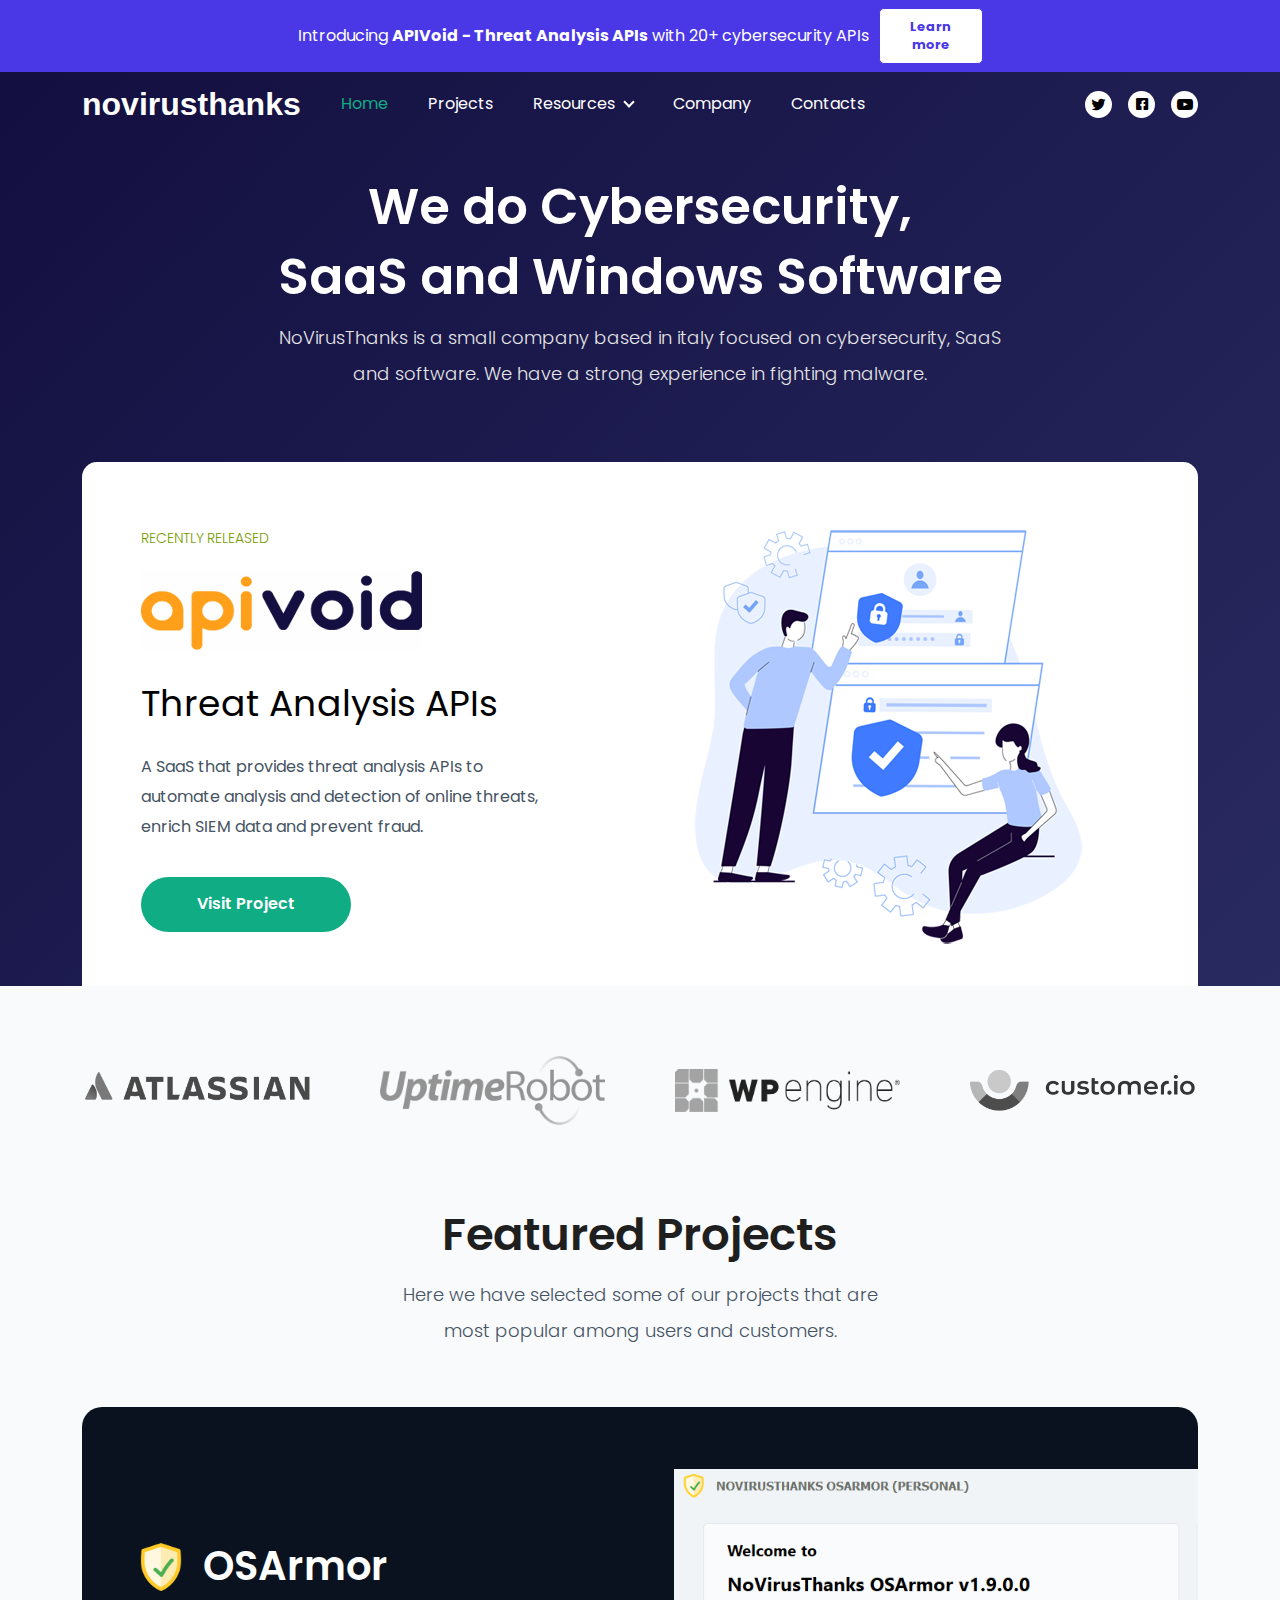
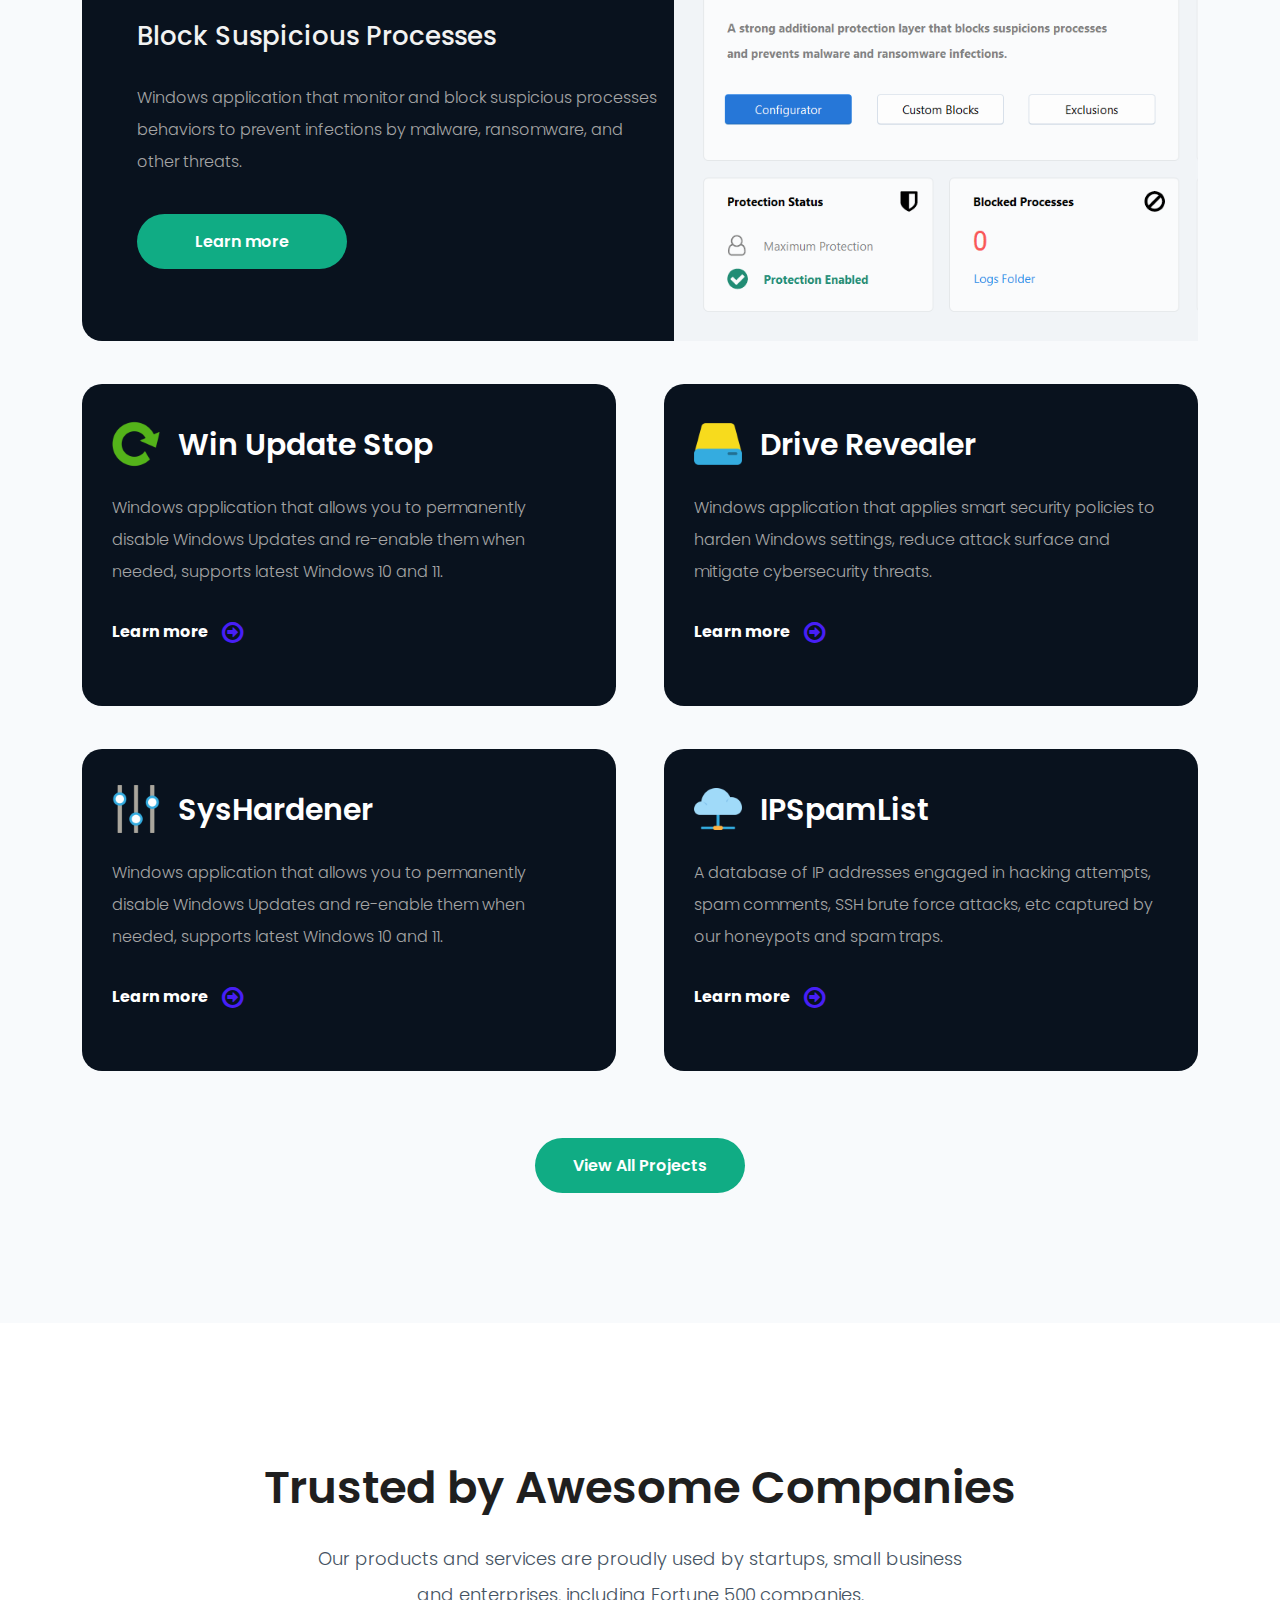
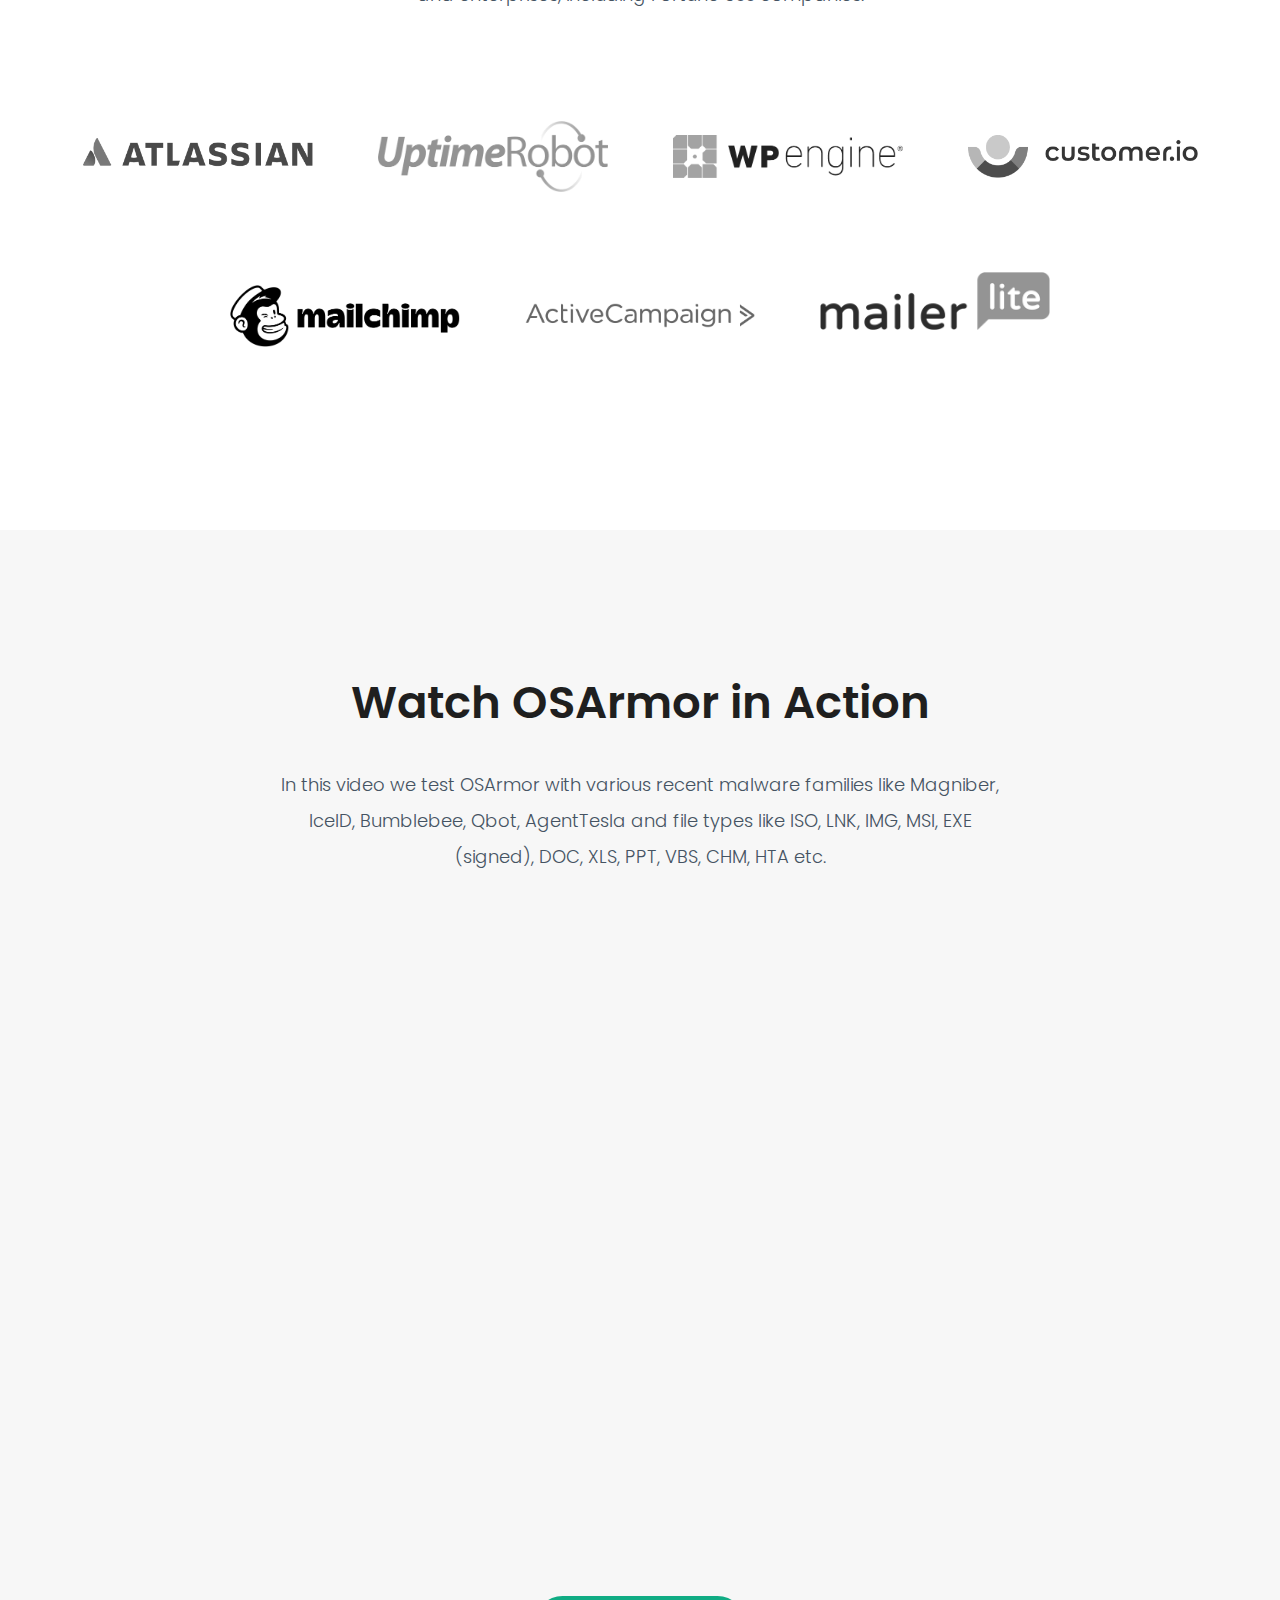
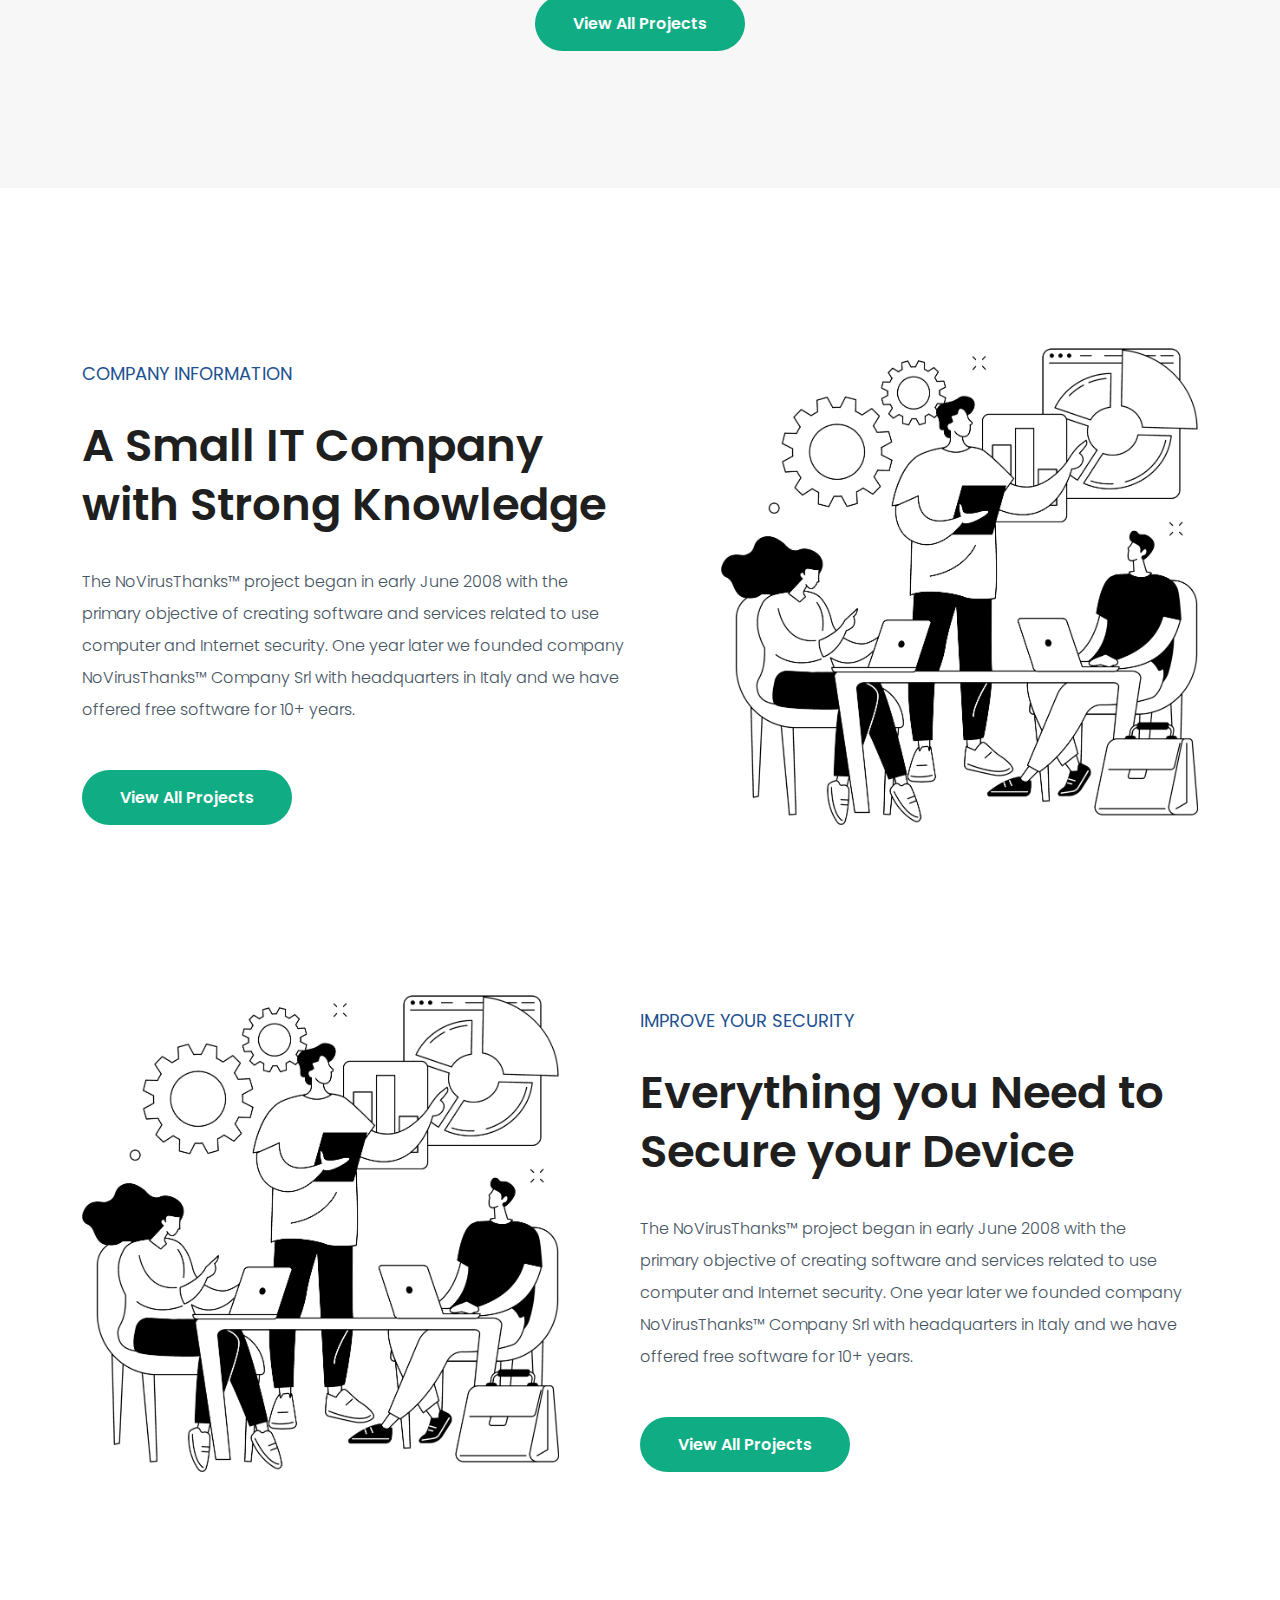
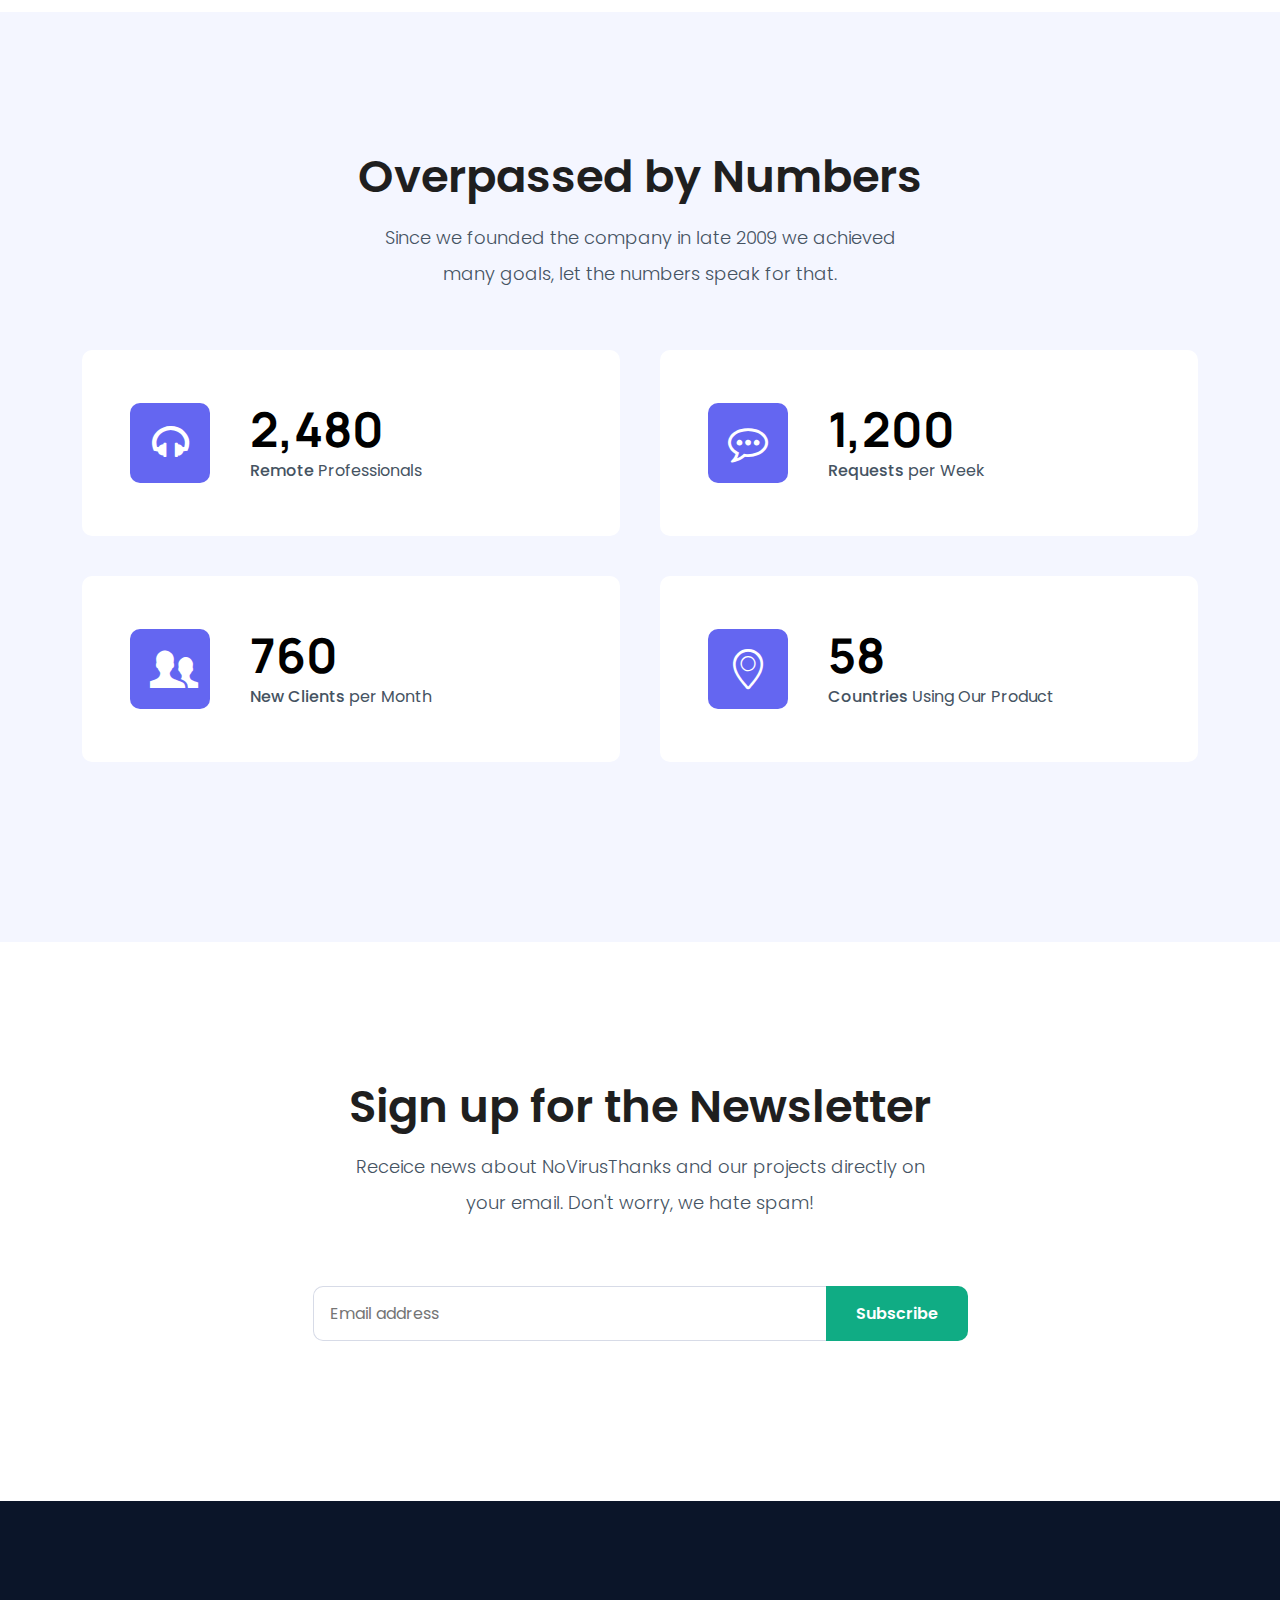
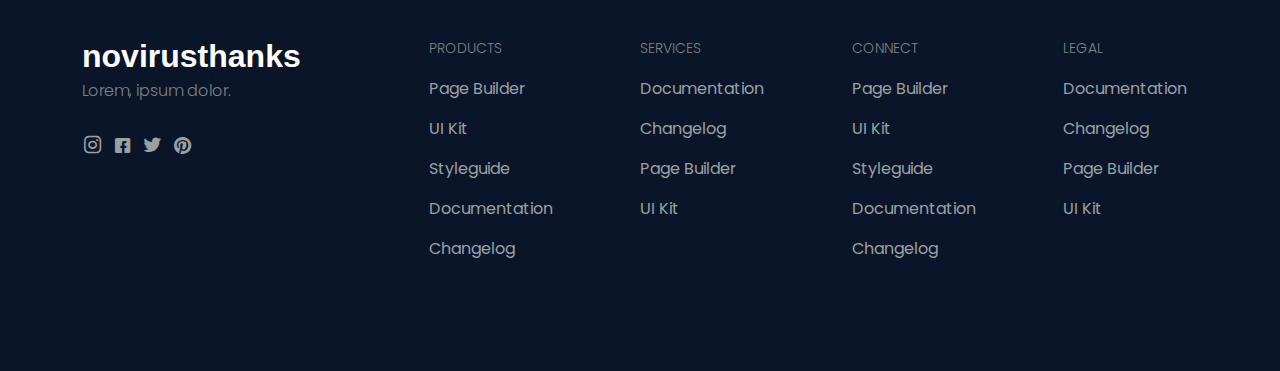
==== index.html @ 5b79ff04 "Initial commit" ====
<!DOCTYPE html>
<html lang="en">
  <head>
    <meta charset="utf-8" />
    <meta
      name="viewport"
      content="width=device-width, initial-scale=1, shrink-to-fit=no" />
    <title>NoVirusThanks</title>
    <link rel="preconnect" href="https://fonts.googleapis.com">
    <link rel="preconnect" href="https://fonts.gstatic.com" crossorigin>
    <link
      href="https://fonts.googleapis.com/css2?family=Poppins:wght@300;400;500;600;700&display=swap"
      rel="stylesheet">
    <link
      href="https://fonts.googleapis.com/css2?family=Manrope:wght@200;300;400;500;600;700;800&display=swap"
      rel="stylesheet">
    <link rel="stylesheet" href="assets/css/main.css" />
  </head>
  <body>
    <div class="top-bar">
      <p>Introducing <strong>APIVoid - Threat Analysis APIs</strong> with 20+
        cybersecurity APIs</p>
      <a href="#" class="btn">Learn more</a>
    </div>
    <nav class="navbar position-absolute">
      <div class="container">
        <a class="navbar-brand" href="#">novirusthanks</a>
        <button class="navbar-toggler" type="button"
          data-bs-toggle="collapse" id="navbar-toggler">
          <span></span>
          <span></span>
          <span></span>
        </button>
        <div class="collapse navbar-collapse">
          <div class="navbar-collapse-header">
            <h3 class="navbar-collapse-heading">Menu</h3>
            <div class="navbar-toggler">
              <span></span>
              <span></span>
            </div>
          </div>
          <ul class="navbar-nav">
            <li class="nav-item">
              <a class="nav-link active" aria-current="page" href="#">Home</a>
            </li>
            <li class="nav-item">
              <a class="nav-link" href="#">Projects</a>
            </li>
            <li class="nav-item dropdown">
              <a class="nav-link dropdown-toggle" href="#" role="button"
                data-bs-toggle="dropdown" aria-expanded="false">
                Resources
              </a>
              <ul class="dropdown-menu">
                <li><a class="dropdown-item" href="#">Action</a></li>
                <li><a class="dropdown-item" href="#">Another action</a></li>
                <li><a class="dropdown-item" href="#">Something else here</a></li>
              </ul>
            </li>
            <li class="nav-item">
              <a class="nav-link">Company</a>
            </li>
            <li class="nav-item">
              <a class="nav-link">Contacts</a>
            </li>
          </ul>
          <div class="social-icons">
            <a href="#" class="social-icon"><i class="icon icon-twitter">&#xf099;</i></a>
            <a href="#" class="social-icon"><i class="icon icon-facebook-rect">&#xf301;</i></a>
            <a href="#" class="social-icon"><i
                class="icon icon-youtube-play">&#xf16a;</i></a>
          </div>
        </div>
      </div>
    </nav>
    <section class="hero">
      <div class="container">
        <div class="hero-info">
          <h1 class="section-title">We do Cybersecurity,<br> SaaS and Windows
            Software</h1>
          <p class="section-description">NoVirusThanks is a small company based
            in italy focused on
            cybersecurity, SaaS and software. We have a strong experience in
            fighting malware.</p>
        </div>
        <div class="apivoid-box">
          <div class="apivoid-box-info">
            <span class="apivoid-box-top-text">Recently Released</span>
            <h2 class="apivoid-box-title">
              <img src="assets/images/projects-logos/apivoid.png" alt="apivoid">
            </h2>
            <h3 class="apivoid-box-subtitle">Threat Analysis APIs</h3>
            <p class="apivoid-box-description">A SaaS that provides threat
              analysis APIs to
              automate analysis and detection of online threats,
              enrich SIEM data and prevent fraud.</p>
            <a href="#" class="btn-view-projects">Visit Project</a>
          </div>
          <div class="apivoid-box-image">
            <img src="assets/images/illustration02.png"
              alt="apivoid image">
          </div>
        </div>
      </div>
    </section>
    <section class="logos">
      <div class="container">
        <div class="logos-images">
          <img src="assets/images/trusted-by/atlassian.png" alt>
          <img src="assets/images/trusted-by/uptimerobot.png" alt>
          <img src="assets/images/trusted-by/wpengine.png" alt>
          <img src="assets/images/trusted-by/customer-io.png" alt>
        </div>
      </div>
    </section>
    <section class="featured-projects">
      <div class="container">
        <h2 class="section-title">Featured Projects</h2>
        <p class="section-description">Here we have selected some of our
          projects that are most popular
          among users and customers.</p>
        <div class="projects">
          <div class="project big-project">
            <div class="project-info">
              <h3 class="project-title"><span class="project-title-icon"><img
                    src="assets/images/projects-icons/osarmor.png"
                    alt></span> OSArmor</h3>
              <h4 class="project-subtitle">Block Suspicious Processes</h4>
              <p class="project-description">Windows application that monitor
                and block suspicious
                processes behaviors to prevent infections by malware,
                ransomware, and other threats.</p>
              <a href="#" class="btn-learn-more">Learn more</a>
            </div>
            <div class="project-image">
              <img src="assets/images/apps-screenshots/osarmor.png"
                alt="osarmor">
            </div>
          </div>
          <div class="project">
            <h3 class="project-title"><span class="project-title-icon"><img
                  src="assets/images/projects-icons/refresh.png"
                  alt></span> Win Update Stop</h3>
            <p class="project-description">Windows application that allows you
              to permanently disable Windows Updates and re-enable them when
              needed, supports latest Windows 10 and 11.</p>
            <a href="#" class="btn-learn-more">Learn more <span
                class="arrow-icon">
                <i class="icon icon-right-circled2">&#xf18e;</i></span></a>
          </div>
          <div class="project">
            <h3 class="project-title"><span class="project-title-icon"><img
                  src="assets/images/projects-icons/hard-disk.png"
                  alt></span> Drive Revealer</h3>
            <p class="project-description">Windows application that applies
              smart security policies to harden Windows settings, reduce attack
              surface and mitigate cybersecurity threats.</p>
            <a href="#" class="btn-learn-more">Learn more <span
                class="arrow-icon">
                <i class="icon icon-right-circled2">&#xf18e;</i></span></a>
          </div>
          <div class="project">
            <h3 class="project-title"><span class="project-title-icon"><img
                  src="assets/images/projects-icons/syshardener.png"
                  alt></span> SysHardener</h3>
            <p class="project-description">Windows application that allows you
              to permanently disable Windows Updates and re-enable them when
              needed, supports latest Windows 10 and 11.</p>
            <a href="#" class="btn-learn-more">Learn more <span
                class="arrow-icon">
                <i class="icon icon-right-circled2">&#xf18e;</i></span></a>
          </div>
          <div class="project">
            <h3 class="project-title"><span class="project-title-icon"><img
                  src="assets/images/projects-icons/ipspamlist.png"
                  alt></span> IPSpamList</h3>
            <p class="project-description">A database of IP addresses engaged in
              hacking attempts, spam comments, SSH brute force attacks, etc
              captured by our honeypots and spam traps.</p>
            <a href="#" class="btn-learn-more">Learn more <span
                class="arrow-icon">
                <i class="icon icon-right-circled2">&#xf18e;</i></span></a>
          </div>
        </div>
        <div class="btn-wrapper">
          <a href="#" class="btn-view-projects">View All Projects</a>
        </div>
      </div>
    </section>
    <section class="trusted-by">
      <div class="container">
        <h2 class="section-title">Trusted by Awesome Companies</h2>
        <p class="section-description">Our products and services are proudly
          used by startups, small business and enterprises, including Fortune
          500 companies.</p>
        <div class="trusted-by-images">
          <div class="image"><img
              src="assets/images/trusted-by/atlassian.png" alt></div>
          <div class="image"><img
              src="assets/images/trusted-by/uptimerobot.png" alt></div>
          <div class="image"><img
              src="assets/images/trusted-by/wpengine.png" alt></div>
          <div class="image"><img
              src="assets/images/trusted-by/customer-io.png" alt></div>
          <div class="image"><img
              src="assets/images/trusted-by/mailchimp.png" alt></div>
          <div class="image"><img
              src="assets/images/trusted-by/active-campaign.png" alt></div>
          <div class="image mailer-image"><img
              src="assets/images/trusted-by/mailerlite.png" alt></div>
        </div>
      </div>
    </section>
    <section class="watch-osarmor">
      <div class="container">
        <h2 class="section-title">Watch OSArmor in Action</h2>
        <p class="section-description">In this video we test OSArmor with
          various recent malware families like Magniber, IceID, Bumblebee, Qbot,
          AgentTesla and file types like ISO, LNK, IMG, MSI, EXE (signed), DOC,
          XLS, PPT, VBS, CHM, HTA etc.</p>
        <div class="video">
          <iframe width="560" height="315"
            src="https://www.youtube.com/embed/kdtHxUqDNMc?si=26BjaUyqpzTuBvZC"
            title="YouTube video player" frameborder="0"
            allow="accelerometer; autoplay; clipboard-write; encrypted-media; gyroscope; picture-in-picture; web-share"
            allowfullscreen></iframe>
        </div>
        <div class="btn-wrapper">
          <a href="#" class="btn-view-projects">View All Projects</a>
        </div>
      </div>
    </section>
    <section class="company-information">
      <div class="container">
        <div class="company-information-row">
          <div class="company-info">
            <span class="company-info-top-text">Company Information</span>
            <h3 class="company-info-title">A Small IT Company with Strong
              Knowledge</h3>
            <p class="company-info-description">The NoVirusThanks&trade; project
              began in early June 2008 with
              the
              primary
              objective of creating software and services related to use
              computer
              and Internet security. One year later we founded company
              NoVirusThanks&trade; Company Srl with headquarters in Italy and we
              have
              offered free software for 10+ years.</p>
            <a href="#" class="btn-view-projects">View All Projects</a>
          </div>
          <div class="company-info-image">
            <img src="assets/images/company-information-image.png"
              alt="Company Information">
          </div>
        </div>
        <div class="company-information-row">
          <div class="company-info-image">
            <img src="assets/images/company-information-image.png"
              alt="Company Information">
          </div>
          <div class="company-info">
            <span class="company-info-top-text">Improve your security</span>
            <h3 class="company-info-title">Everything you Need to Secure your
              Device</h3>
            <p class="company-info-description">The NoVirusThanks&trade; project
              began in early June 2008 with
              the
              primary
              objective of creating software and services related to use
              computer
              and Internet security. One year later we founded company
              NoVirusThanks&trade; Company Srl with headquarters in Italy and we
              have
              offered free software for 10+ years.</p>
            <a href="#" class="btn-view-projects">View All Projects</a>
          </div>
        </div>
      </div>
    </section>
    <section class="overpassed">
      <div class="container">
        <h2 class="section-title">Overpassed by Numbers</h2>
        <p class="section-description">Since we founded the company in late 2009
          we achieved many goals, let the numbers speak for that.</p>
        <div class="overpassed-numbers">
          <div class="overpassed-number">
            <div class="overpassed-number-icon"><i class="icon icon-headphones">&#xe801;</i></div>
            <div class="overpassed-number-info">
              <div class="overpassed-number-title">2,480</div>
              <div class="overpassed-number-subtitle"><strong>Remote</strong>
                Professionals</div>
            </div>
          </div>
          <div class="overpassed-number">
            <div class="overpassed-number-icon"><i
                class="icon icon-commenting-o">&#xf27b;</i></div>
            <div class="overpassed-number-info">
              <div class="overpassed-number-title">1,200</div>
              <div class="overpassed-number-subtitle"><strong>Requests</strong>
                per Week</div>
            </div>
          </div>
          <div class="overpassed-number">
            <div class="overpassed-number-icon"><i class="icon icon-users">&#xf064;</i></div>
            <div class="overpassed-number-info">
              <div class="overpassed-number-title">760</div>
              <div class="overpassed-number-subtitle"><strong>New Clients</strong>
                per Month</div>
            </div>
          </div>
          <div class="overpassed-number">
            <div class="overpassed-number-icon"><i class="icon icon-location">&#xe800;</i></div>
            <div class="overpassed-number-info">
              <div class="overpassed-number-title">58</div>
              <div class="overpassed-number-subtitle"><strong>Countries</strong>
                Using Our Product</div>
            </div>
          </div>
        </div>
      </div>
    </section>
    <section class="newsletter">
      <div class="container">
        <h2 class="section-title">Sign up for the Newsletter</h2>
        <p class="section-description">Receice news about NoVirusThanks and our
          projects directly on your email. Don't worry, we hate spam!</p>
        <form novalidate>
          <div class="input-group">
            <input type="email" placeholder="Email address">
            <button type="submit" class="btn-subscribe">Subscribe</button>
          </div>
        </form>
      </div>
    </section>
    <footer>
      <div class="container">
        <div class="footer-cols">
          <div class="footer-col about-footer">
            <a href="#" class="about-footer-logo">novirusthanks</a>
            <p class="about-footer-description">Lorem, ipsum dolor.</p>
            <div class="social-icons">
              <a href="#" class="social-icon"><i class="icon icon-instagram">&#xf16d;</i></a>
              <a href="#" class="social-icon"><i class="icon icon-facebook-rect">&#xf301;</i></a>
              <a href="#" class="social-icon"><i class="icon icon-twitter">&#xf099;</i></a>
              <a href="#" class="social-icon"><i
                  class="icon icon-pinterest-circled">&#xf0d2;</i></a>
            </div>
          </div>
          <div class="footer-col">
            <h4 class="footer-col-title">Products</h4>
            <ul>
              <li><a href="#">Page Builder</a></li>
              <li><a href="#">UI Kit</a></li>
              <li><a href="#">Styleguide</a></li>
              <li><a href="#">Documentation</a></li>
              <li><a href="#">Changelog</a></li>
            </ul>
          </div>
          <div class="footer-col">
            <h4 class="footer-col-title">Services</h4>
            <ul>
              <li><a href="#">Documentation</a></li>
              <li><a href="#">Changelog</a></li>
              <li><a href="#">Page Builder</a></li>
              <li><a href="#">UI Kit</a></li>
            </ul>
          </div>
          <div class="footer-col">
            <h4 class="footer-col-title">Connect</h4>
            <ul>
              <li><a href="#">Page Builder</a></li>
              <li><a href="#">UI Kit</a></li>
              <li><a href="#">Styleguide</a></li>
              <li><a href="#">Documentation</a></li>
              <li><a href="#">Changelog</a></li>
            </ul>
          </div>
          <div class="footer-col">
            <h4 class="footer-col-title">Legal</h4>
            <ul>
              <li><a href="#">Documentation</a></li>
              <li><a href="#">Changelog</a></li>
              <li><a href="#">Page Builder</a></li>
              <li><a href="#">UI Kit</a></li>
            </ul>
          </div>
        </div>
      </div>
    </footer>
    <script src="assets/js/main.js"></script>
  </body>
</html>
---- assets/css/main.css ----
:root {
  --main-color: #10ac84;
  --main-color-hover: #0d7158;
}

.container {
  width: 100%;
  padding-right: 0.75rem;
  padding-left: 0.75rem;
  margin-right: auto;
  margin-left: auto;
}

@media (min-width: 576px) {
  .container {
    max-width: 540px;
  }
}
@media (min-width: 768px) {
  .container {
    max-width: 720px;
  }
}
@media (min-width: 992px) {
  .container {
    max-width: 960px;
  }
}
@media (min-width: 1200px) {
  .container {
    max-width: 1140px;
  }
}
.top-bar {
  text-align: center;
  display: flex;
  justify-content: center;
  align-items: center;
  flex-wrap: wrap;
  padding: 8px 0;
  background-color: #4a37e5;
  color: #fff;
  gap: 10px;
}
.top-bar p {
  margin: 0;
}
.top-bar a {
  text-decoration: none !important;
  padding: 9px 12px;
  background-color: #fff;
  color: #4a37e5 !important;
  border-radius: 5px;
  font-weight: 700;
  line-height: 18px;
  font-size: 13px;
  width: 104px;
  border: 1px solid;
  transition: all 0.3s ease-in-out;
}
.top-bar a:hover {
  border-color: #fff;
  background-color: transparent;
  color: #fff !important;
}
@media (max-width: 992px) {
  .top-bar {
    padding: 10px 0;
  }
  .top-bar p {
    font-size: 14px;
  }
}
@media (max-width: 768px) {
  .top-bar {
    flex-direction: column;
  }
}

.navbar {
  position: relative;
  display: flex;
  flex-wrap: nowrap;
  align-items: center;
  justify-content: flex-start;
  padding: 16px 0;
  background-color: transparent;
  width: 100%;
  left: 0;
}
.navbar.position-absolute {
  position: absolute;
}
.navbar.navbar-stuck {
  background-color: #0c1620;
  position: sticky;
  top: 0;
  z-index: 9999999;
}
.navbar .container {
  display: flex;
  flex-wrap: inherit;
  align-items: center;
  justify-content: space-between;
}
.navbar .navbar-brand {
  display: block;
  font-family: "Corbel", sans-serif;
  font-weight: bold;
  font-size: 32px;
  color: #fff !important;
  text-decoration: none !important;
  white-space: nowrap;
  line-height: 32px;
  margin-right: 40px;
}
.navbar .navbar-toggler {
  width: 40px;
  height: 28px;
  position: relative;
  cursor: pointer;
  z-index: 100;
  background-color: transparent;
  border: none;
  display: none;
}
.navbar .navbar-toggler span {
  background: #fff;
  display: block;
  position: absolute;
  height: 2px;
  transform: rotate(0deg);
  transition: all 0.25s cubic-bezier(0.22, 0.61, 0.36, 1);
  opacity: 1;
  width: 100%;
  left: 0;
  cursor: pointer;
}
.navbar .navbar-toggler span:nth-child(1) {
  top: 0px;
}
.navbar .navbar-toggler span:nth-child(2) {
  top: 12px;
}
.navbar .navbar-toggler span:nth-child(3) {
  top: 24px;
}
@media (prefers-reduced-motion: reduce) {
  .navbar .navbar-toggler {
    transition: none;
  }
}
.navbar .navbar-collapse {
  display: flex !important;
  flex-basis: auto;
  flex-grow: 1;
  align-items: center;
}
.navbar .navbar-collapse .navbar-collapse-header {
  display: none;
}
.navbar .navbar-collapse .navbar-nav {
  display: flex;
  padding-left: 0;
  margin-bottom: 0;
  list-style: none;
  gap: 40px;
  flex-direction: row;
}
.navbar .navbar-collapse .navbar-nav .nav-item {
  display: flex;
  align-items: center;
  justify-content: center;
  position: relative;
}
.navbar .navbar-collapse .navbar-nav .nav-item.dropdown .dropdown-menu {
  display: none;
  min-width: 10rem;
  padding: 0.5rem 0;
  position: absolute;
  left: 0;
  top: 100%;
  margin-top: 0.125rem;
  font-size: 0;
  list-style-type: none;
  overflow: hidden;
  border-radius: 0.375rem;
  background-color: #0b1529;
  background-clip: padding-box;
  border: 1px solid rgba(255, 255, 255, 0.15);
  transition: all 0.2s ease-in-out;
}
.navbar .navbar-collapse .navbar-nav .nav-item.dropdown .dropdown-menu li .dropdown-item {
  padding: 0.25rem 1rem;
  clear: both;
  font-weight: 400;
  color: #dee2e6 !important;
  text-align: inherit;
  white-space: nowrap;
  background-color: transparent;
  border: 0;
  display: inline-block;
  text-decoration: none !important;
  width: 100%;
  font-size: 1rem;
}
.navbar .navbar-collapse .navbar-nav .nav-item.dropdown .dropdown-menu li .dropdown-item:hover {
  background-color: rgb(32, 50, 73) !important;
  color: #dee2e6;
}
.navbar .navbar-collapse .navbar-nav .nav-item.dropdown:hover .dropdown-menu {
  display: block;
}
.navbar .navbar-collapse .navbar-nav .nav-item .nav-link {
  display: block;
  line-height: 1.4;
  color: #fff !important;
  font-size: 16px;
  text-decoration: none !important;
  background: none;
  transition: color 0.15s ease-in-out, background-color 0.15s ease-in-out, border-color 0.15s ease-in-out;
}
.navbar .navbar-collapse .navbar-nav .nav-item .nav-link.active, .navbar .navbar-collapse .navbar-nav .nav-item .nav-link.show, .navbar .navbar-collapse .navbar-nav .nav-item .nav-link:hover {
  color: var(--main-color) !important;
}
@media (prefers-reduced-motion: reduce) {
  .navbar .navbar-collapse .navbar-nav .nav-item .nav-link {
    transition: none;
  }
}
.navbar .navbar-collapse .navbar-nav .nav-item .nav-link.dropdown-toggle {
  position: relative;
  display: inline-flex;
  padding-right: 18px;
  align-items: center;
  justify-content: space-between;
}
.navbar .navbar-collapse .navbar-nav .nav-item .nav-link.dropdown-toggle:hover::after {
  transform: rotate(-135deg);
  top: 9px;
}
.navbar .navbar-collapse .navbar-nav .nav-item .nav-link.dropdown-toggle::after {
  content: "";
  border-bottom-style: solid;
  border-bottom-width: 2px;
  border-right-style: solid;
  border-right-width: 2px;
  display: inline-block;
  height: 8px;
  right: 0px;
  position: absolute;
  top: 5.5px;
  width: 8px;
  transform: rotate(45deg);
  transition: all 0.2s ease-in-out;
}
.navbar .navbar-collapse .social-icons {
  display: flex;
  justify-content: center;
  align-items: center;
  margin-left: auto;
  gap: 16px;
}
.navbar .navbar-collapse .social-icons .social-icon {
  display: flex;
  justify-content: center;
  align-items: center;
  width: 27px;
  height: 27px;
  background-color: #ffffff;
  border-radius: 50%;
  text-decoration: none !important;
  color: #000 !important;
  transition: all 0.2s ease-in-out;
}
.navbar .navbar-collapse .social-icons .social-icon:hover {
  color: var(--main-color) !important;
}
@media (max-width: 992px) {
  .navbar .navbar-brand {
    font-size: 26px;
  }
  .navbar .navbar-toggler {
    width: 30px;
  }
  .navbar .navbar-collapse {
    flex-basis: 100%;
    flex-direction: column;
    background-color: #000;
    position: fixed;
    right: -100%;
    top: 0px;
    bottom: 0;
    width: 300px;
    max-width: 350px;
    padding: 30px 0;
    animation: slide-out-right 200ms forwards;
    z-index: 99999;
  }
  .navbar .navbar-collapse .navbar-collapse-header {
    display: flex;
    align-items: center;
    justify-content: space-between;
    padding: 0px 30px 16px 30px;
    border-bottom: 1px solid;
  }
  .navbar .navbar-collapse .navbar-collapse-header .navbar-collapse-heading {
    margin-bottom: 0;
    color: #fff;
  }
  .navbar .navbar-collapse .navbar-collapse-header .navbar-toggler {
    width: 25px;
  }
  .navbar .navbar-collapse .navbar-collapse-header .navbar-toggler span:nth-child(1) {
    top: 12px;
    transform: rotate(135deg);
  }
  .navbar .navbar-collapse .navbar-collapse-header .navbar-toggler span:nth-child(2) {
    top: 12px;
    transform: rotate(-135deg);
  }
  .navbar .navbar-collapse .navbar-nav {
    flex-direction: column;
    align-items: flex-start !important;
    gap: 25px;
    margin: 40px 0;
    padding: 0 30px;
  }
  .navbar .navbar-collapse .navbar-nav .nav-item {
    width: 100%;
    justify-content: flex-start;
  }
  .navbar .navbar-collapse .navbar-nav .nav-item.dropdown {
    flex-direction: column;
    justify-content: flex-start !important;
    align-items: flex-start !important;
  }
  .navbar .navbar-collapse .navbar-nav .nav-item.dropdown .dropdown-menu {
    position: static !important;
    border-radius: 0;
    border: none;
    width: 100%;
    background-color: transparent;
  }
  .navbar .navbar-collapse .navbar-nav .nav-item.dropdown .dropdown-menu li .dropdown-item {
    padding: 0;
  }
  .navbar .navbar-collapse .navbar-nav .nav-item.dropdown .dropdown-menu li .dropdown-item:hover {
    background-color: transparent !important;
    color: var(--main-color) !important;
  }
  .navbar .navbar-collapse .navbar-nav .nav-item.dropdown:hover .dropdown-menu {
    display: block;
  }
  .navbar .navbar-collapse .navbar-nav .nav-item .nav-link.active, .navbar .navbar-collapse .navbar-nav .nav-item .nav-link.show, .navbar .navbar-collapse .navbar-nav .nav-item .nav-link:hover {
    color: var(--main-color) !important;
  }
  .navbar .navbar-collapse .navbar-nav .nav-item .nav-link.dropdown-toggle {
    position: relative;
    display: inline-flex;
    padding-right: 18px;
    align-items: center;
    justify-content: space-between;
  }
  .navbar .navbar-collapse .navbar-nav .nav-item .nav-link.dropdown-toggle:hover::after {
    transform: rotate(-135deg);
    top: 9px;
  }
  .navbar .navbar-collapse .social-icons {
    justify-content: flex-start;
    padding: 0 30px;
  }
  .navbar .navbar-collapse.show {
    animation: slide-in-right 200ms forwards;
    display: block !important;
    overflow-y: auto;
  }
  .navbar .navbar-toggler {
    display: block;
  }
}

@keyframes slide-in-right {
  0% {
    right: -100%;
  }
  100% {
    right: 0px;
  }
}
@keyframes slide-out-right {
  0% {
    right: 0px;
  }
  100% {
    right: -100%;
  }
}
footer {
  background-color: #0b1529;
  color: #fff;
  padding: 140px 0 90px 0;
}
footer .footer-cols {
  display: flex;
  justify-content: space-between;
  flex-wrap: wrap;
  gap: 60px;
}
footer .footer-cols .footer-col {
  flex: 0 0 135px;
  max-width: 135px;
  width: 100%;
}
footer .footer-cols .footer-col.about-footer {
  flex: 0 0 270px;
  max-width: 270px;
}
footer .footer-cols .footer-col.about-footer .about-footer-logo {
  display: block;
  font-family: "Corbel", sans-serif;
  font-weight: bold;
  font-size: 32px;
  color: #fff !important;
  text-decoration: none !important;
  margin-bottom: 4px;
  line-height: 30px;
}
footer .footer-cols .footer-col.about-footer .about-footer-description {
  font-size: 16px;
  font-weight: 300;
  color: #7d8388;
  margin-bottom: 18px;
}
footer .footer-cols .footer-col.about-footer .social-icons {
  display: flex;
  align-items: center;
  gap: 10px;
}
footer .footer-cols .footer-col.about-footer .social-icons .social-icon {
  color: #99a1a5 !important;
  text-decoration: none !important;
  font-size: 20px;
}
footer .footer-cols .footer-col.about-footer .social-icons .social-icon:hover {
  color: var(--main-color) !important;
}
footer .footer-cols .footer-col-title {
  font-size: 14px;
  font-weight: 300;
  color: #7d8388;
  text-transform: uppercase;
  margin-bottom: 16px;
}
footer .footer-cols .footer-col ul {
  list-style: none;
  padding: 0;
  display: flex;
  justify-content: center;
  flex-direction: column;
  gap: 8px;
}
footer .footer-cols .footer-col ul li a {
  font-size: 16px;
  font-weight: 400;
  color: #99a1a5 !important;
  text-decoration: none !important;
}
footer .footer-cols .footer-col ul li a:hover {
  color: var(--main-color) !important;
}
@media (max-width: 1200px) {
  footer .footer-cols .footer-col.about-footer {
    flex: 0 0 100%;
    max-width: 100%;
  }
}
@media (max-width: 768px) {
  footer .footer-cols {
    justify-content: flex-start;
  }
}

.icon {
  font-family: "fontello";
  font-style: normal;
  font-weight: normal;
  speak: never;
  display: inline-block;
  text-decoration: inherit;
  width: 1em;
  text-align: center;
  font-variant: normal;
  text-transform: none;
  line-height: 1em;
  -webkit-font-smoothing: antialiased;
  -moz-osx-font-smoothing: grayscale;
}

@font-face {
  font-family: "fontello";
  src: url("../fonts/fontello.eot");
  src: url("../fonts/fontello.eot#iefix") format("embedded-opentype"), url("../fonts/fontello.woff") format("woff"), url("../fonts/fontello.ttf") format("truetype"), url("../fonts/fontello.svg#fontello") format("svg");
  font-weight: normal;
  font-style: normal;
}
@font-face {
  font-family: "Corbel";
  src: url("../fonts/CORBEL.ttf");
  src: url("../fonts/CORBELB.ttf") format("truetype");
  font-weight: normal;
  font-style: normal;
}
*,
::after,
::before {
  box-sizing: border-box;
}

[role=button] {
  cursor: pointer;
}

article,
aside,
dialog,
figcaption,
figure,
footer,
header,
hgroup,
main,
nav,
section {
  display: block;
}

ol ol,
ol ul,
ul ol,
ul ul {
  margin-bottom: 0;
}

dl,
ol,
ul {
  margin-top: 0;
  margin-bottom: 1rem;
}

ol,
ul {
  padding-left: 2rem;
}

h1,
h2,
h3,
h4,
h5,
h6,
.h1,
.h2,
.h3,
.h4,
.h5,
.h6 {
  margin-bottom: 0.5rem;
  font-family: inherit;
  font-weight: 500;
  line-height: 1.1;
  color: inherit;
}

h1,
h2,
h3,
h4,
h5,
h6 {
  margin-top: 0;
  margin-bottom: 0.5rem;
}

.h5,
h5 {
  font-size: 1.25rem;
}

img {
  vertical-align: middle;
  border-style: none;
}

p {
  margin-top: 0;
  margin-bottom: 1rem;
}

a {
  color: #3939d0 !important;
  text-decoration: underline !important;
  cursor: pointer;
}

a,
area,
button,
[role=button],
input,
label,
select,
summary,
textarea {
  touch-action: manipulation;
}

body {
  margin: 0;
  font-family: "Poppins", sans-serif;
  font-size: 1rem;
  font-weight: normal;
  line-height: 2;
  color: #575757;
  background-color: #fff;
  overflow-x: hidden;
}

[type=button]:not(:disabled),
[type=reset]:not(:disabled),
[type=submit]:not(:disabled),
button:not(:disabled) {
  cursor: pointer;
}

[type=button],
[type=reset],
[type=submit],
button {
  -webkit-appearance: button;
}

button,
select {
  text-transform: none;
}

button,
input,
optgroup,
select,
textarea {
  margin: 0;
  font-family: inherit;
  font-size: inherit;
  line-height: inherit;
}

button {
  border-radius: 0;
}

.btn-wrapper {
  display: flex;
  justify-content: center;
  align-items: center;
}

.btn-view-projects, .newsletter .input-group .btn-subscribe, .featured-projects .projects .project.big-project .project-info .btn-learn-more {
  display: inline-flex;
  align-items: center;
  justify-content: center;
  text-align: center;
  border-radius: 50px;
  width: 210px;
  padding: 8px 20px;
  font-size: 1rem;
  font-weight: 600;
  line-height: 1.25;
  text-decoration: none !important;
  vertical-align: middle;
  height: 55px;
  cursor: pointer;
  -webkit-user-select: none;
     -moz-user-select: none;
          user-select: none;
  transition: color 0.15s ease-in-out, background-color 0.15s ease-in-out, border-color 0.15s ease-in-out, box-shadow 0.15s ease-in-out;
  background-color: var(--main-color);
  color: #fff !important;
  border: none;
}
.btn-view-projects:hover, .newsletter .input-group .btn-subscribe:hover, .featured-projects .projects .project.big-project .project-info .btn-learn-more:hover {
  background-color: var(--main-color-hover);
}

.section-title {
  font-size: 45px;
  font-weight: 600;
  color: #1f1f1f;
  margin-bottom: 18px;
  text-align: center;
}
@media (max-width: 992px) {
  .section-title {
    font-size: 32px;
    line-height: 1.4;
  }
}

.section-description {
  font-size: 18px;
  font-weight: 300;
  color: #455362;
  margin: 0 auto 58px auto;
  max-width: 520px;
  text-align: center;
}
@media (max-width: 992px) {
  .section-description {
    font-size: 15px;
  }
}

.hero {
  background: linear-gradient(-45deg, #0c2461, #0a3d62, #30336b, #130f40);
  background-size: 400% 400%;
  animation: gradient 15s ease infinite;
  color: #fff;
  padding-top: 100px;
}
.hero .hero-info {
  max-width: 725px;
  text-align: center;
  margin: auto;
}
.hero .hero-info h1.section-title {
  font-size: 50px;
  margin-bottom: 8px;
  color: inherit;
  line-height: 1.4;
}
.hero .hero-info p.section-description {
  margin-bottom: 70px;
  color: #e6e6e6;
  max-width: 100%;
}
.hero .apivoid-box {
  display: grid;
  grid-template-columns: repeat(2, 1fr);
  align-items: center;
  justify-content: flex-start;
  background-color: #fff;
  max-width: 1145px;
  border-radius: 15px 15px 0 0;
  padding: 63px 60px 36px 59px;
  color: #000;
  margin: auto;
}
.hero .apivoid-box .apivoid-box-info {
  padding-bottom: 18px;
}
.hero .apivoid-box .apivoid-box-info .apivoid-box-top-text {
  display: block;
  text-transform: uppercase;
  color: #769c02;
  margin-bottom: 28px;
  padding-top: 8px;
  font-size: 14px;
  font-weight: 300;
  line-height: 10px;
}
.hero .apivoid-box .apivoid-box-info .apivoid-box-title {
  margin-bottom: 34px;
}
.hero .apivoid-box .apivoid-box-info .apivoid-box-title img {
  max-width: 100%;
}
.hero .apivoid-box .apivoid-box-info .apivoid-box-subtitle {
  font-size: 36px;
  margin-bottom: 28px;
  font-weight: 400;
  color: #000;
}
.hero .apivoid-box .apivoid-box-info .apivoid-box-description {
  font-size: 16px;
  max-width: 405px;
  margin-bottom: 35px;
  color: #455362;
  line-height: 30px;
}
.hero .apivoid-box .apivoid-box-image {
  display: flex;
  align-items: flex-start;
  justify-content: center;
}
.hero .apivoid-box .apivoid-box-image img {
  max-width: 100%;
}
@media (max-width: 992px) {
  .hero .hero-info h1.section-title {
    font-size: 38px;
  }
  .hero .apivoid-box {
    grid-template-columns: repeat(auto-fit, minmax(300px, 1fr));
    gap: 40px;
    padding: 80px 16px 36px 16px;
  }
  .hero .apivoid-box .apivoid-box-info {
    order: 2;
    position: relative;
  }
  .hero .apivoid-box .apivoid-box-info .apivoid-box-top-text {
    margin-bottom: 14px;
  }
  .hero .apivoid-box .apivoid-box-info .apivoid-box-title {
    margin-bottom: 20px;
  }
  .hero .apivoid-box .apivoid-box-info .apivoid-box-title img {
    max-width: 200px;
  }
  .hero .apivoid-box .apivoid-box-info .apivoid-box-subtitle {
    font-size: 28px;
    margin-bottom: 18px;
  }
  .hero .apivoid-box .apivoid-box-info .apivoid-box-description {
    font-size: 15px;
    margin-bottom: 25px;
  }
  .hero .apivoid-box .apivoid-box-image img {
    max-height: 250px;
  }
}

.logos {
  padding: 70px 0 85px 0;
  background-color: #f8fafc;
}
.logos .logos-images {
  display: flex;
  justify-content: center;
  align-items: center;
  flex-wrap: wrap;
  gap: 70px;
}
.logos img {
  max-width: 225px;
  width: 100%;
  filter: grayscale(1);
  cursor: pointer;
}
.logos img:hover {
  filter: grayscale(0);
}

.featured-projects {
  padding: 0 0 130px 0;
  background-color: #f8fafc;
}
.featured-projects .projects {
  display: grid;
  grid-template-columns: repeat(auto-fit, minmax(350px, 1fr));
  gap: 43px 48px;
  margin-bottom: 67px;
}
.featured-projects .projects .project {
  background-color: #09121e;
  padding: 36px 35px 58px 30px;
  border-radius: 20px;
}
.featured-projects .projects .project .project-title {
  display: flex;
  align-items: center;
  gap: 18px;
  font-size: 30px;
  font-weight: 600;
  color: #fff;
  margin-bottom: 24px;
}
.featured-projects .projects .project .project-title .project-title-icon {
  width: 48px;
  height: 48px;
  display: inline-block;
}
.featured-projects .projects .project .project-title .project-title-icon img {
  max-width: 100% !important;
}
.featured-projects .projects .project .project-description {
  font-size: 16px;
  font-weight: 300;
  color: #a5a5a5;
  margin-bottom: 28px;
}
.featured-projects .projects .project .btn-learn-more {
  font-size: 16px;
  font-weight: bold;
  color: #fff !important;
  text-decoration: none !important;
  display: inline-flex;
  align-items: center;
  gap: 12px;
  position: relative;
}
.featured-projects .projects .project .btn-learn-more .arrow-icon {
  color: #471ff6;
  font-size: 25px;
  display: flex;
  justify-content: center;
  align-items: center;
  transition: all 0.2s ease-in;
}
.featured-projects .projects .project .btn-learn-more:hover .arrow-icon {
  transform: translateX(4px);
}
.featured-projects .projects .project.big-project {
  padding: 62px 0 0 55px;
  display: grid;
  grid-template-columns: repeat(auto-fit, minmax(350px, 1fr));
  grid-column: 1/3;
  gap: 12px;
}
.featured-projects .projects .project.big-project .project-info {
  display: flex;
  flex-direction: column;
  justify-content: center;
}
.featured-projects .projects .project.big-project .project-info .project-title {
  font-size: 40px;
  margin-bottom: 32px;
}
.featured-projects .projects .project.big-project .project-info .project-subtitle {
  font-size: 26px;
  color: #f2f2f2;
  margin-bottom: 32px;
}
.featured-projects .projects .project.big-project .project-info .project-description {
  margin-bottom: 36px;
}
.featured-projects .projects .project.big-project .project-image {
  position: relative;
}
.featured-projects .projects .project.big-project .project-image img {
  max-width: 100%;
  height: 472px;
  -o-object-fit: cover;
     object-fit: cover;
  -o-object-position: left;
     object-position: left;
}
@media (max-width: 992px) {
  .featured-projects .projects .project.big-project {
    padding: 36px 0px 58px 30px;
    grid-column: auto;
    gap: 40px;
  }
  .featured-projects .projects .project.big-project .project-info {
    order: 2;
  }
}

.trusted-by {
  padding: 140px 0 170px 0;
}
.trusted-by .section-title {
  margin-bottom: 28px;
}
.trusted-by .section-description {
  margin-bottom: 108px;
  max-width: 680px;
}
.trusted-by .trusted-by-images {
  display: flex;
  justify-content: center;
  align-items: center;
  flex-wrap: wrap;
  gap: 80px 65px;
}
.trusted-by .trusted-by-images .image {
  display: flex;
  align-items: center;
  justify-content: center;
  max-width: 230px;
  filter: grayscale(1);
  cursor: pointer;
}
.trusted-by .trusted-by-images .image img {
  width: 100%;
}
.trusted-by .trusted-by-images .image.mailer-image {
  padding-bottom: 30px;
}
.trusted-by .trusted-by-images .image:hover {
  filter: grayscale(0);
}

.watch-osarmor {
  padding: 148px 0 137px 0;
  background-color: #f7f7f7;
}
.watch-osarmor .section-title {
  margin-bottom: 40px;
}
.watch-osarmor .section-description {
  margin-bottom: 65px;
  max-width: 720px;
}
.watch-osarmor .video {
  margin-bottom: 65px;
}
.watch-osarmor .video iframe {
  width: 100%;
  height: 580px;
}

.company-information {
  padding: 160px 0 140px 0;
}
.company-information-row {
  display: grid;
  grid-template-columns: repeat(auto-fit, minmax(350px, 1fr));
}
.company-information-row:first-child {
  margin-bottom: 170px;
  justify-items: end;
}
.company-information-row .company-info-top-text {
  display: block;
  font-size: 18px;
  font-weight: 400;
  color: #1d5191;
  text-transform: uppercase;
  margin-bottom: 25px;
  padding-top: 8px;
}
.company-information-row .company-info-title {
  font-size: 45px;
  font-weight: 600;
  color: #1f1f1f;
  margin-bottom: 32px;
  line-height: 1.3;
}
.company-information-row .company-info-description {
  font-size: 16px;
  font-weight: 300;
  color: #455362;
  margin-bottom: 44px;
  max-width: 547px;
}
.company-information-row .company-info-image {
  max-width: 477px;
  max-height: 477px;
}
.company-information-row .company-info-image img {
  width: 100%;
  height: 100%;
}
@media (max-width: 1200px) {
  .company-information-row {
    gap: 50px;
  }
}
@media (max-width: 992px) {
  .company-information-row .company-info-image {
    margin: auto !important;
    max-width: 400px;
  }
  .company-information-row .company-info {
    order: 2;
    position: relative;
  }
  .company-information-row .company-info-top-text {
    font-size: 16px;
  }
  .company-information-row .company-info-title {
    font-size: 33px;
  }
  .company-information-row .company-info-description {
    font-size: 14px;
  }
}

.overpassed {
  background-color: #f4f6ff;
  padding: 140px 0 180px 0;
}
.overpassed .overpassed-numbers {
  display: grid;
  grid-template-columns: repeat(auto-fit, minmax(350px, 1fr));
  gap: 40px;
}
.overpassed .overpassed-numbers .overpassed-number {
  background-color: #fff;
  border-radius: 10px;
  padding: 53px 48px;
  display: flex;
  align-items: center;
  gap: 40px;
}
.overpassed .overpassed-numbers .overpassed-number-info {
  display: flex;
  align-items: flex-start;
  justify-content: center;
  flex-direction: column;
}
.overpassed .overpassed-numbers .overpassed-number-icon {
  display: flex;
  align-items: center;
  justify-content: center;
  width: 80px;
  height: 80px;
  background-color: #6466f1;
  color: #fff;
  border-radius: 10px;
  font-size: 40px;
}
.overpassed .overpassed-numbers .overpassed-number-title {
  font-size: 48px;
  font-weight: bold;
  font-family: "Manrope", sans-serif;
  margin-bottom: 8px;
  line-height: 1;
  color: #000;
}
.overpassed .overpassed-numbers .overpassed-number-subtitle {
  color: #455362;
  line-height: 1.2;
}
.overpassed .overpassed-numbers .overpassed-number-subtitle strong {
  font-weight: 500;
}

.newsletter {
  padding: 140px 0 160px 0;
}
.newsletter .section-description {
  margin-bottom: 65px;
  max-width: 580px;
}
.newsletter .input-group {
  display: flex;
  align-items: center;
  justify-content: center;
  width: 100%;
  max-width: 655px;
  margin: auto;
}
.newsletter .input-group input {
  padding: 16px;
  line-height: 23px;
  border: 1px solid #d7dbe7;
  border-right: 0;
  border-radius: 10px 0 0 10px;
  flex: 1;
  height: 55px;
}
.newsletter .input-group input:focus {
  outline: none;
}
.newsletter .input-group .btn-subscribe {
  border-radius: 0 10px 10px 0;
  width: auto;
  padding: 18px 30px;
}

@keyframes gradient {
  0% {
    background-position: 0% 50%;
  }
  50% {
    background-position: 100% 50%;
  }
  100% {
    background-position: 0% 50%;
  }
}/*# sourceMappingURL=main.css.map */
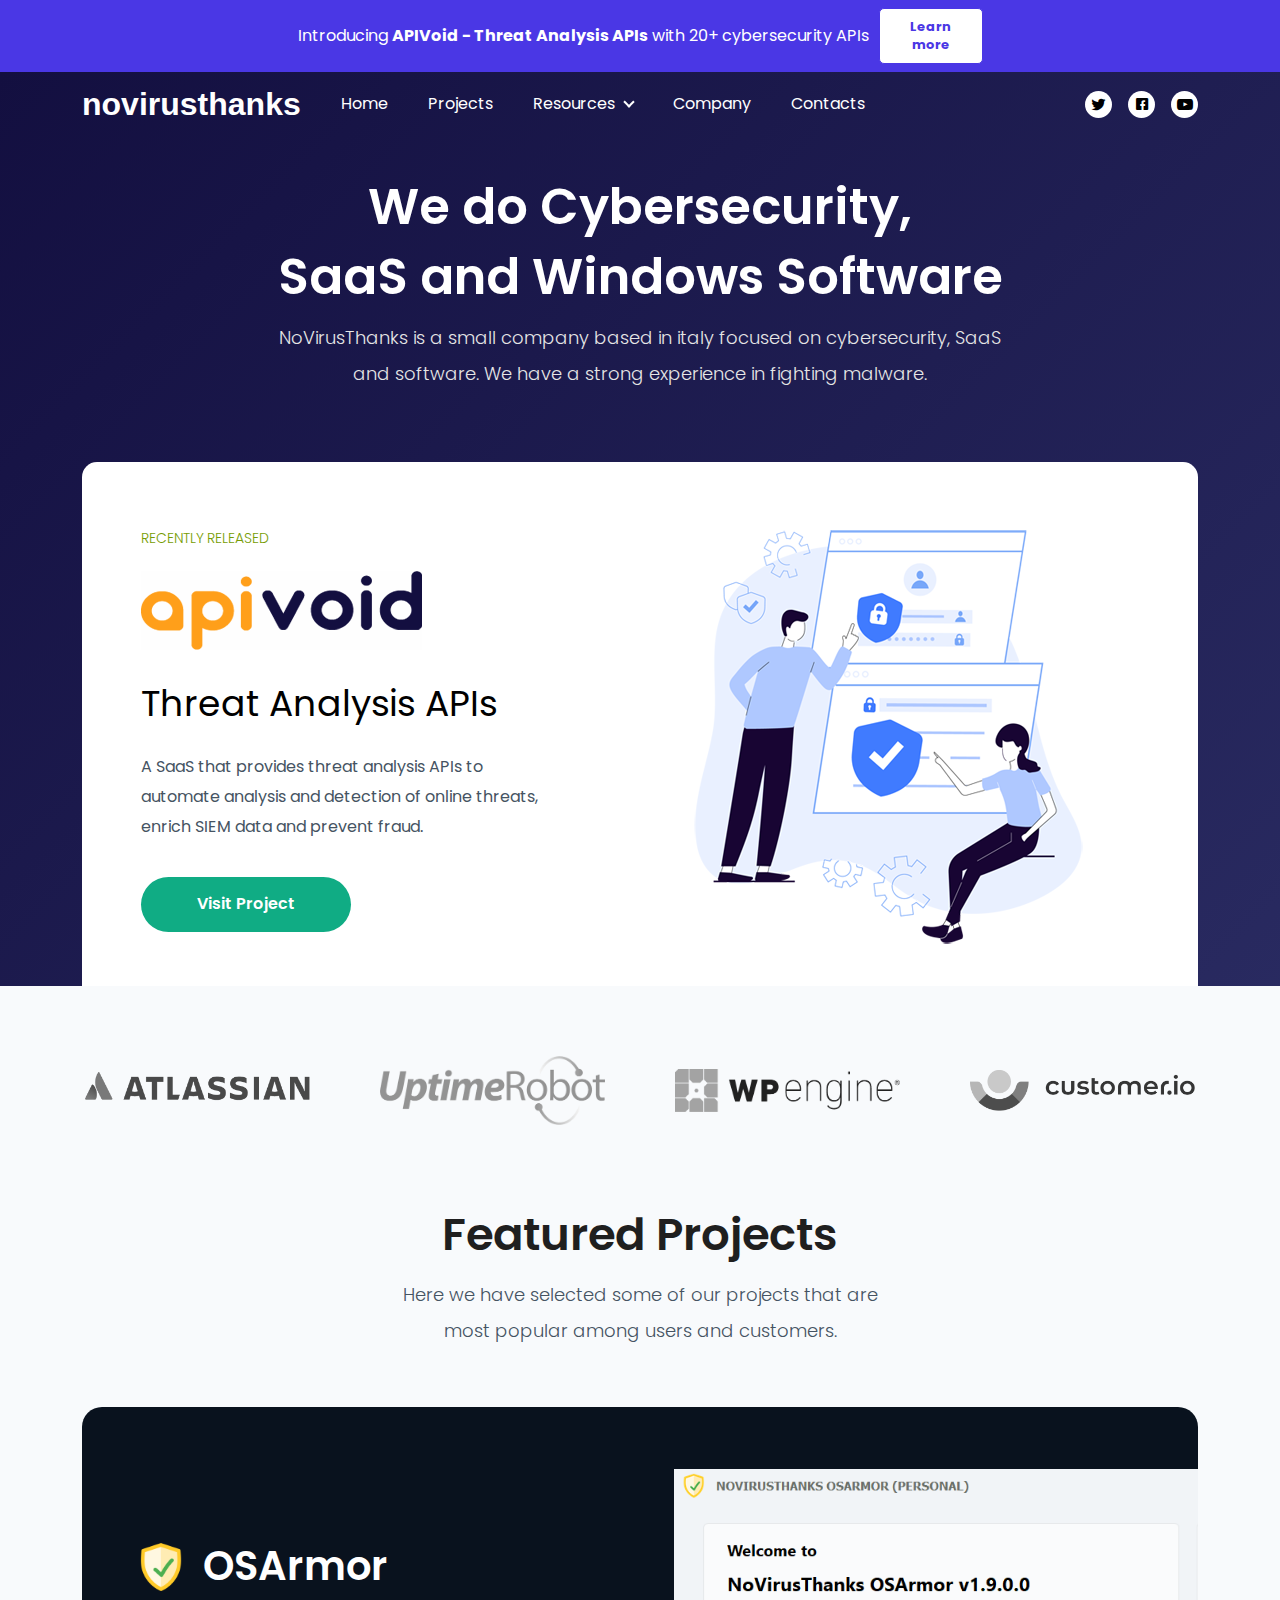
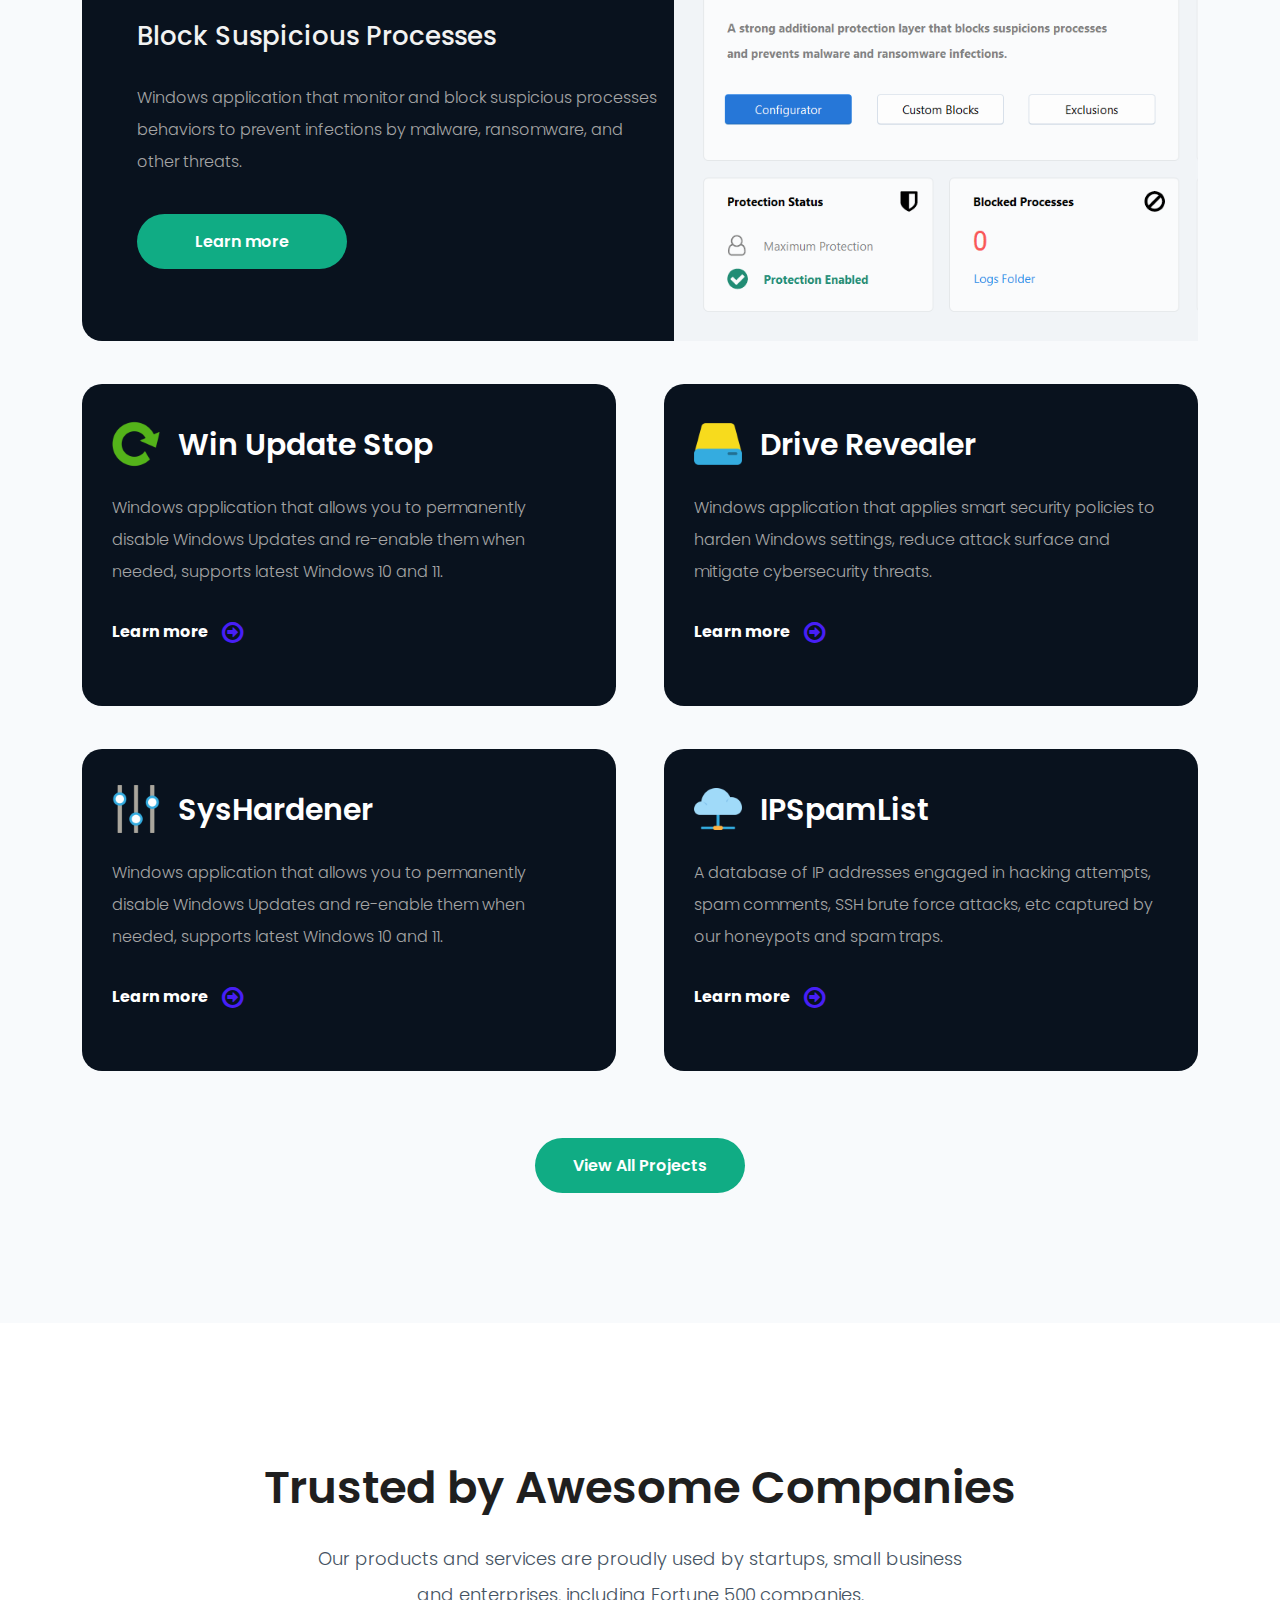
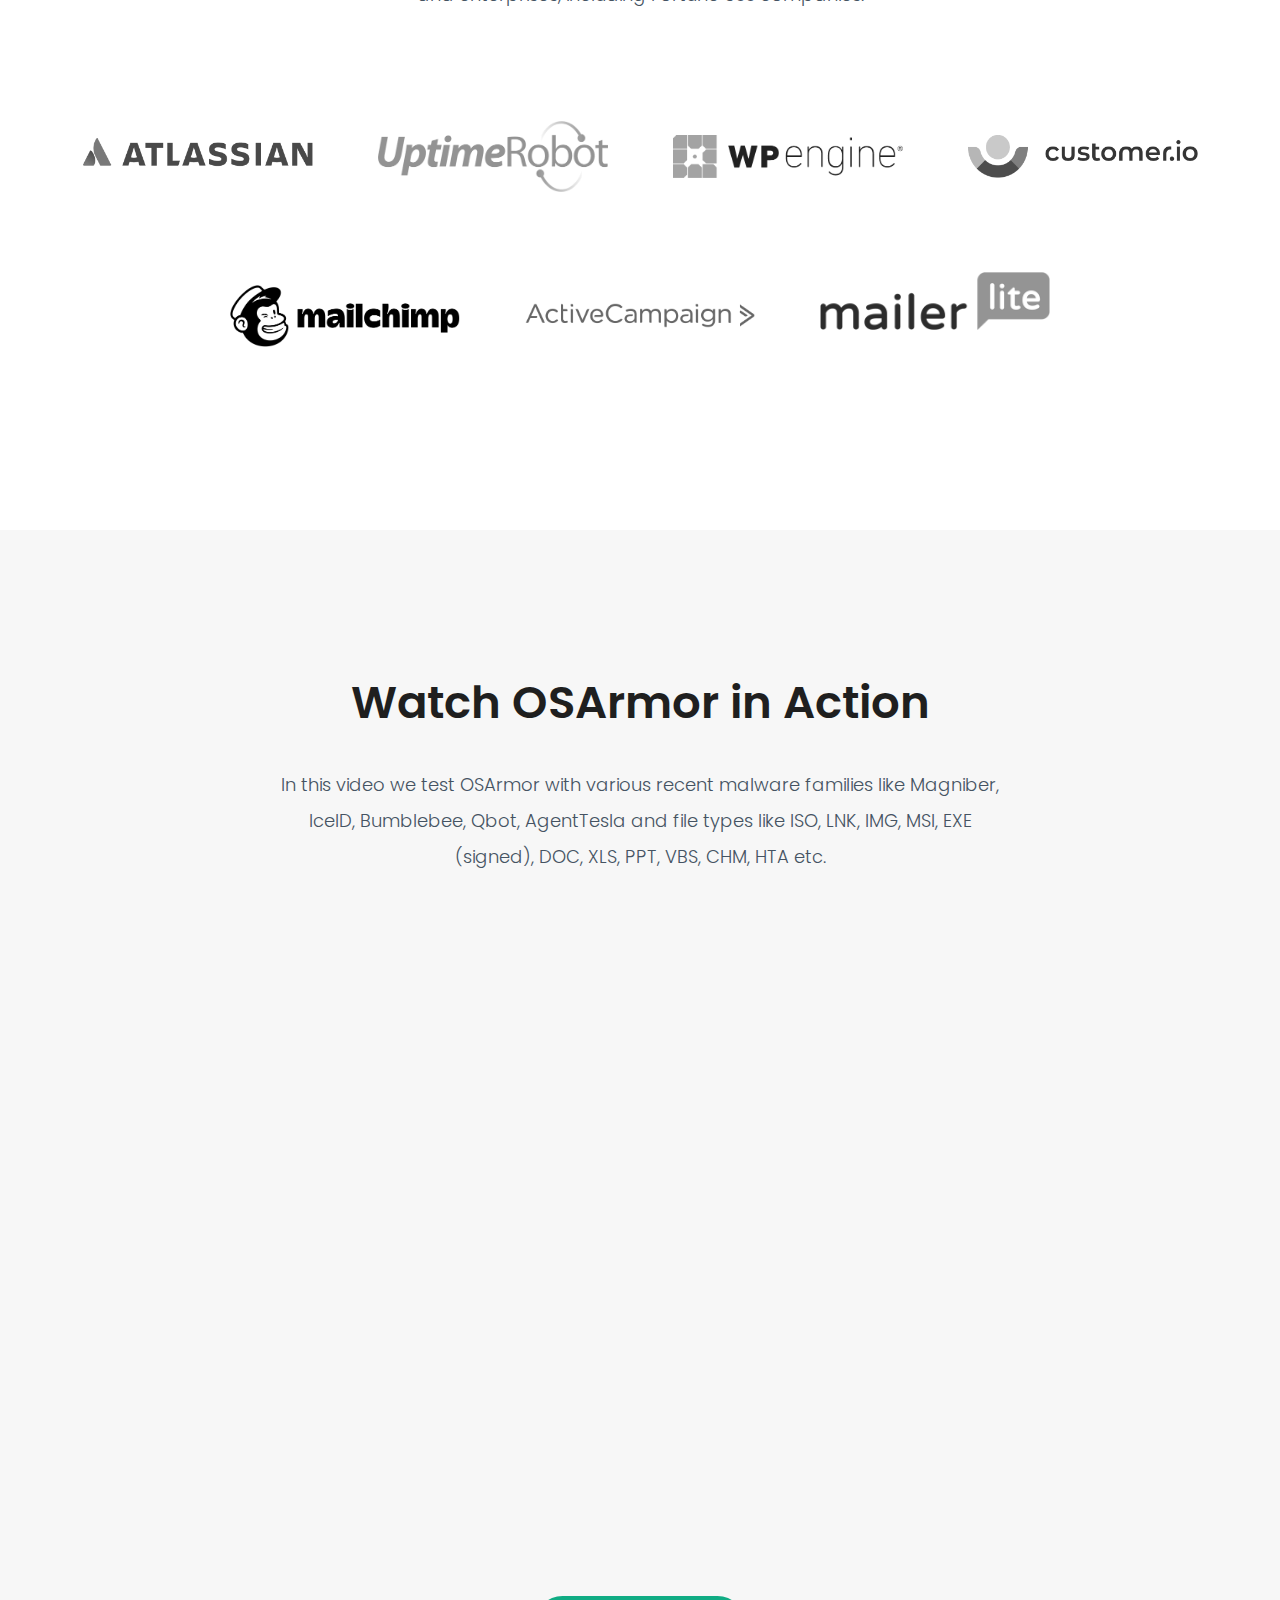
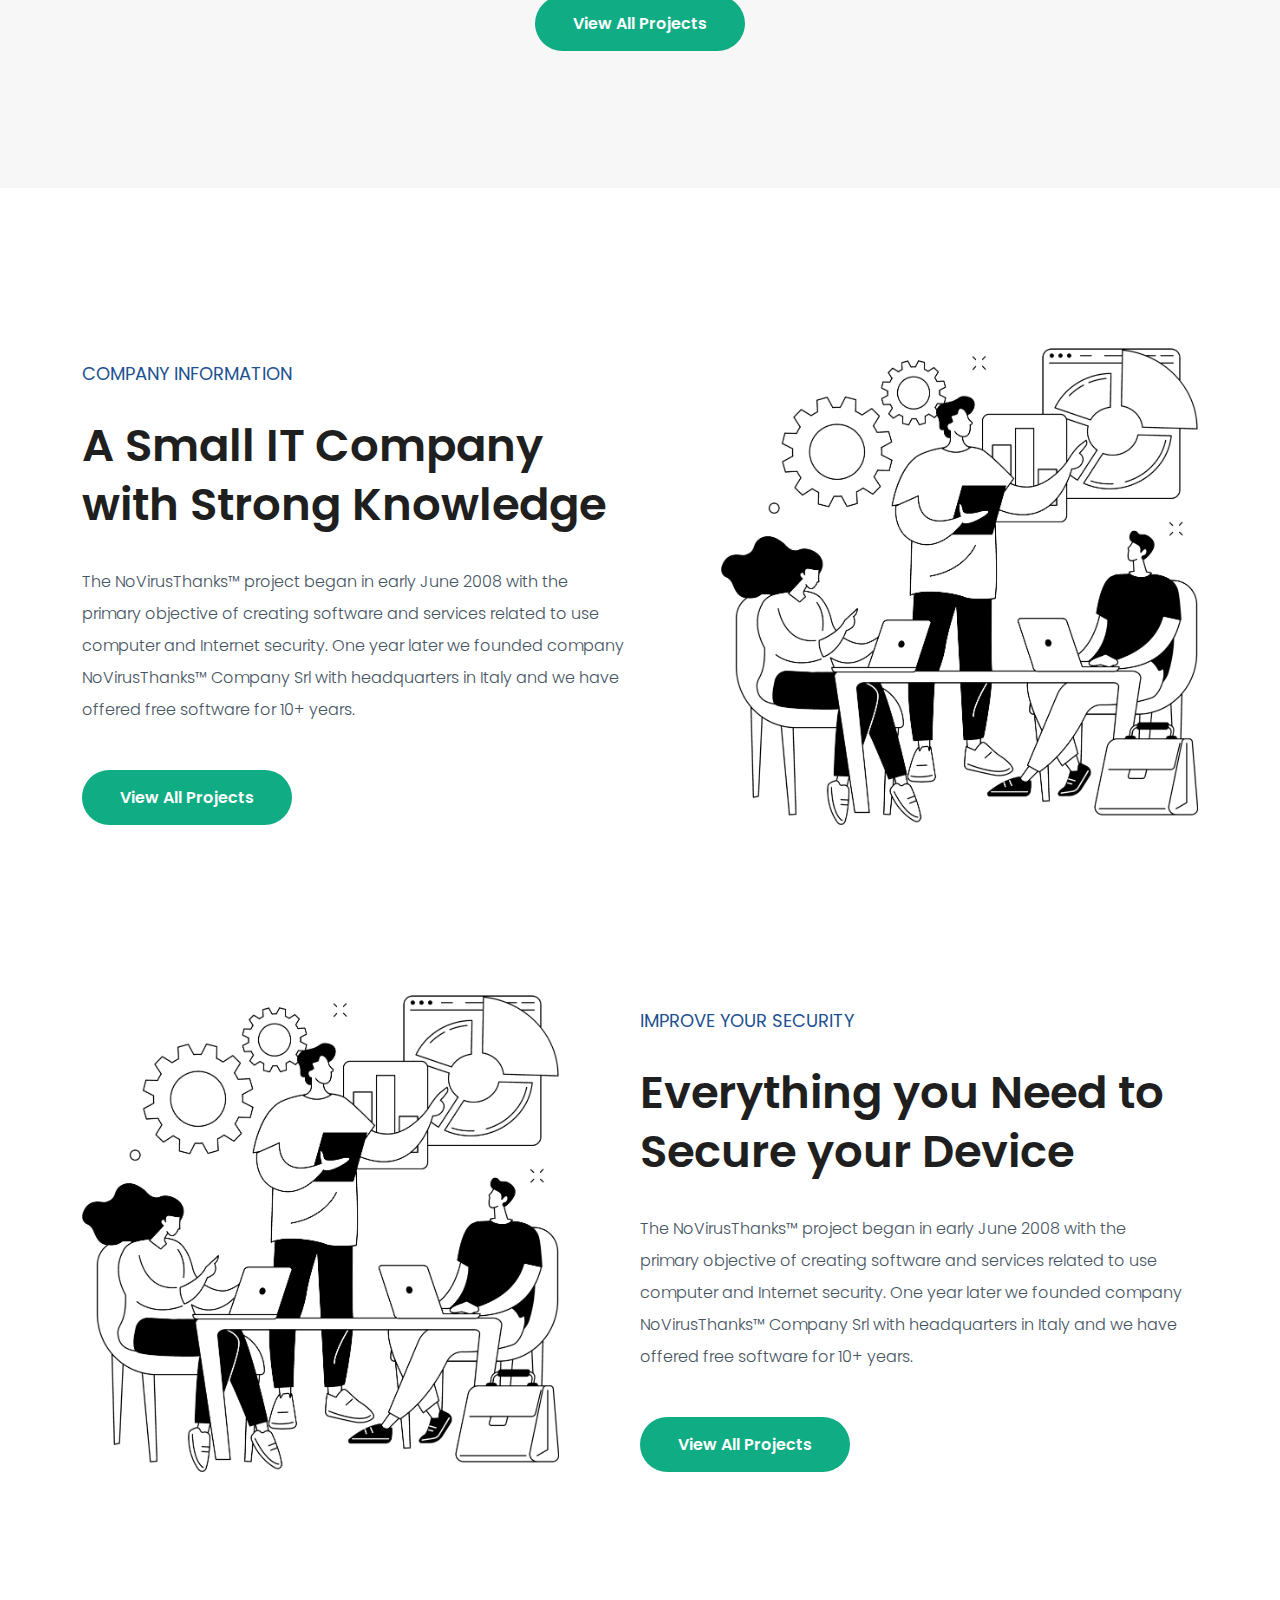
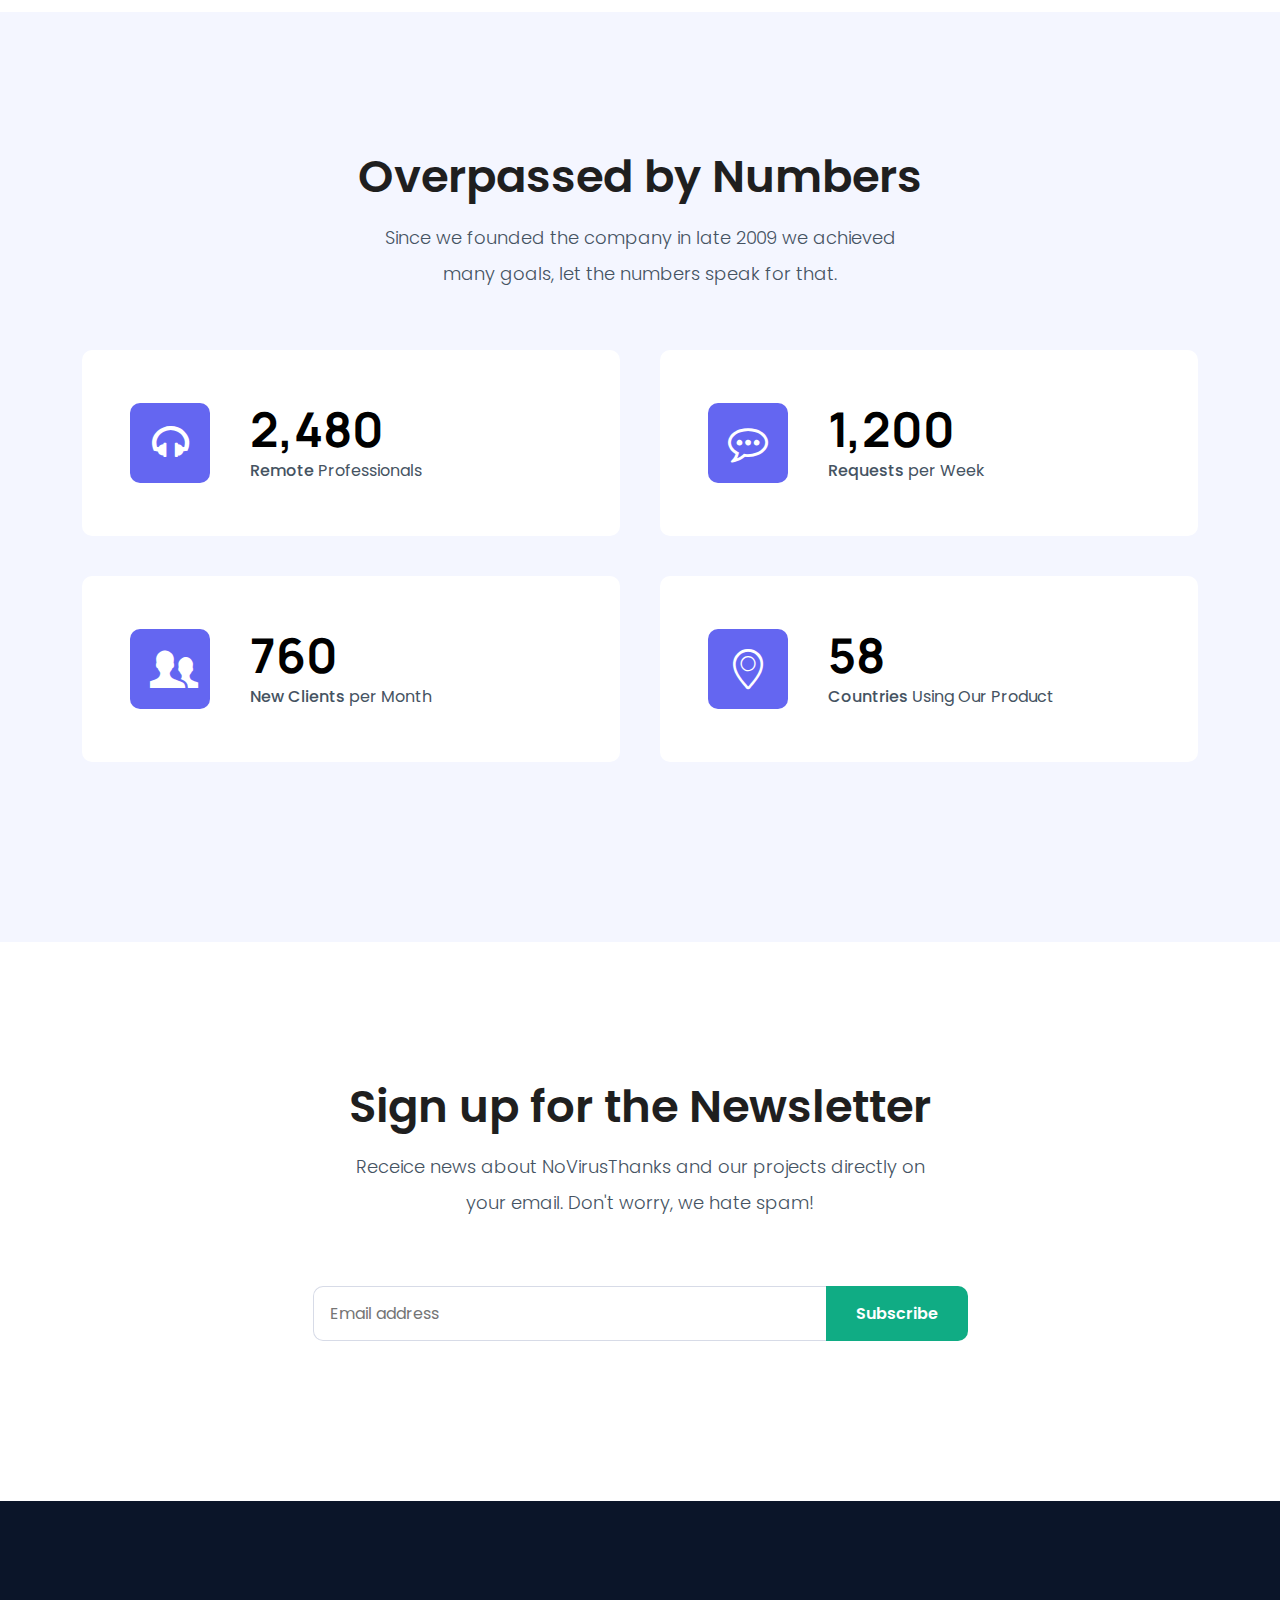
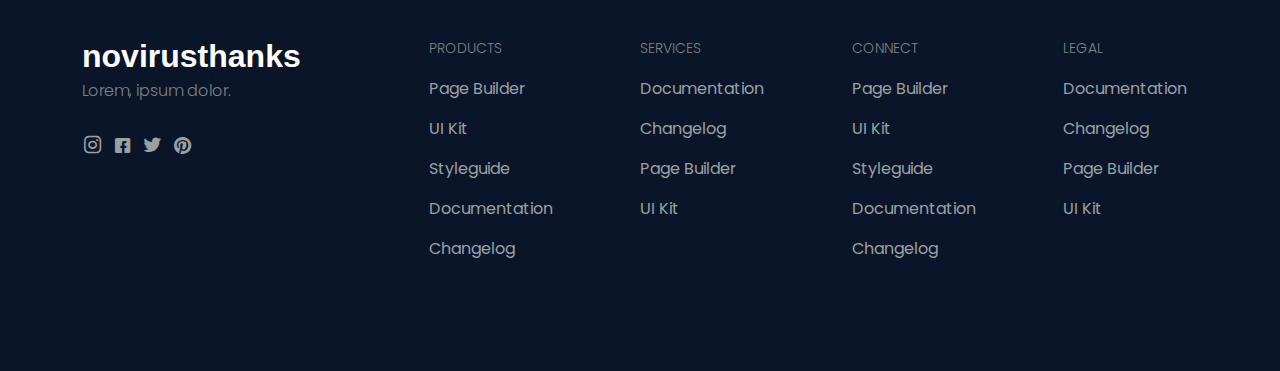
==== commit 9e87a475: "changes" ====
--- a/index.html
+++ b/index.html
@@ -41,7 +41,7 @@
           </div>
           <ul class="navbar-nav">
             <li class="nav-item">
-              <a class="nav-link active" aria-current="page" href="#">Home</a>
+              <a class="nav-link" href="#">Home</a>
             </li>
             <li class="nav-item">
               <a class="nav-link" href="#">Projects</a>
@@ -58,10 +58,10 @@
               </ul>
             </li>
             <li class="nav-item">
-              <a class="nav-link">Company</a>
+              <a class="nav-link" href="#">Company</a>
             </li>
             <li class="nav-item">
-              <a class="nav-link">Contacts</a>
+              <a class="nav-link" href="#">Contacts</a>
             </li>
           </ul>
           <div class="social-icons">
@@ -97,7 +97,7 @@
             <a href="#" class="btn-view-projects">Visit Project</a>
           </div>
           <div class="apivoid-box-image">
-            <img src="assets/images/illustration02.png"
+            <img src="assets/images/apivoid-box.png"
               alt="apivoid image">
           </div>
         </div>
@@ -106,10 +106,10 @@
     <section class="logos">
       <div class="container">
         <div class="logos-images">
-          <img src="assets/images/trusted-by/atlassian.png" alt>
-          <img src="assets/images/trusted-by/uptimerobot.png" alt>
-          <img src="assets/images/trusted-by/wpengine.png" alt>
-          <img src="assets/images/trusted-by/customer-io.png" alt>
+          <img src="assets/images/trusted-by/atlassian.png" alt="atlassian">
+          <img src="assets/images/trusted-by/uptimerobot.png" alt="uptimerobot">
+          <img src="assets/images/trusted-by/wpengine.png" alt="wpengine">
+          <img src="assets/images/trusted-by/customer-io.png" alt="customer-io">
         </div>
       </div>
     </section>
@@ -220,7 +220,7 @@
           XLS, PPT, VBS, CHM, HTA etc.</p>
         <div class="video">
           <iframe width="560" height="315"
-            src="https://www.youtube.com/embed/kdtHxUqDNMc?si=26BjaUyqpzTuBvZC"
+            src
             title="YouTube video player" frameborder="0"
             allow="accelerometer; autoplay; clipboard-write; encrypted-media; gyroscope; picture-in-picture; web-share"
             allowfullscreen></iframe>
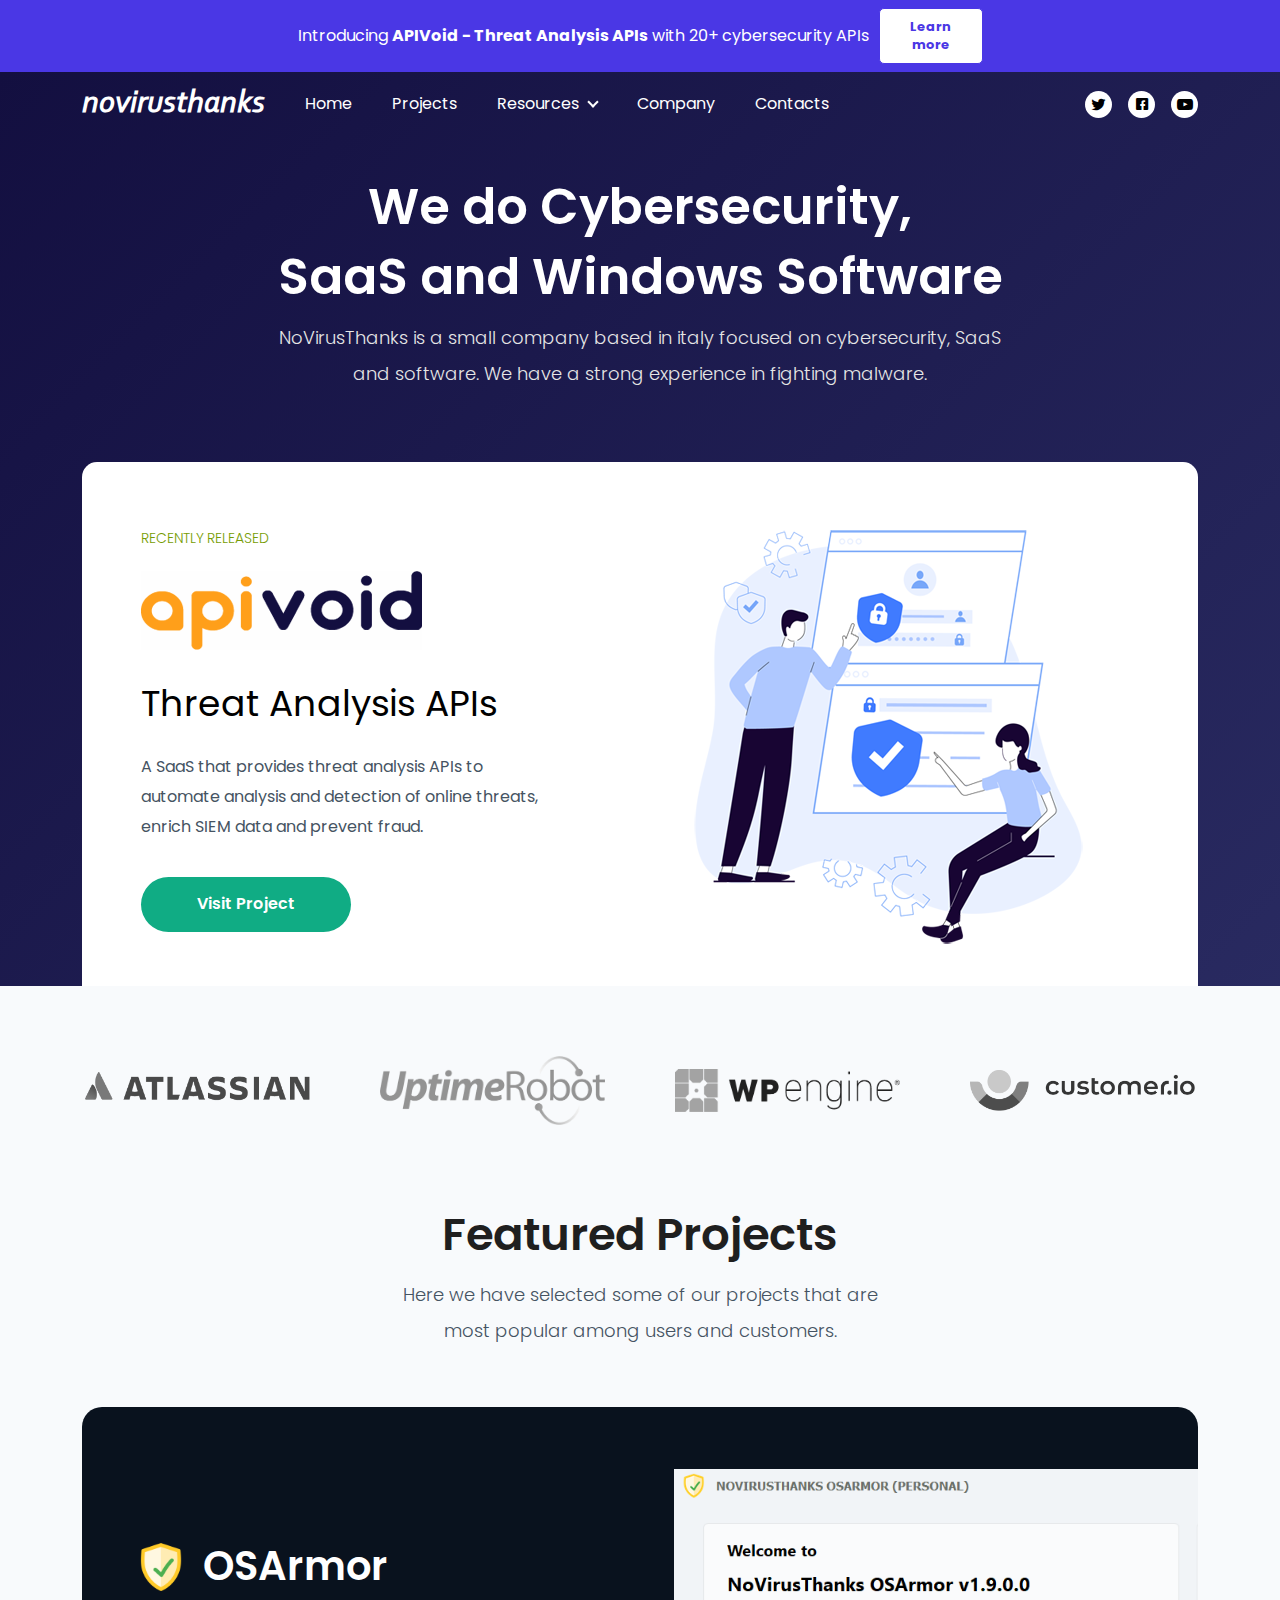
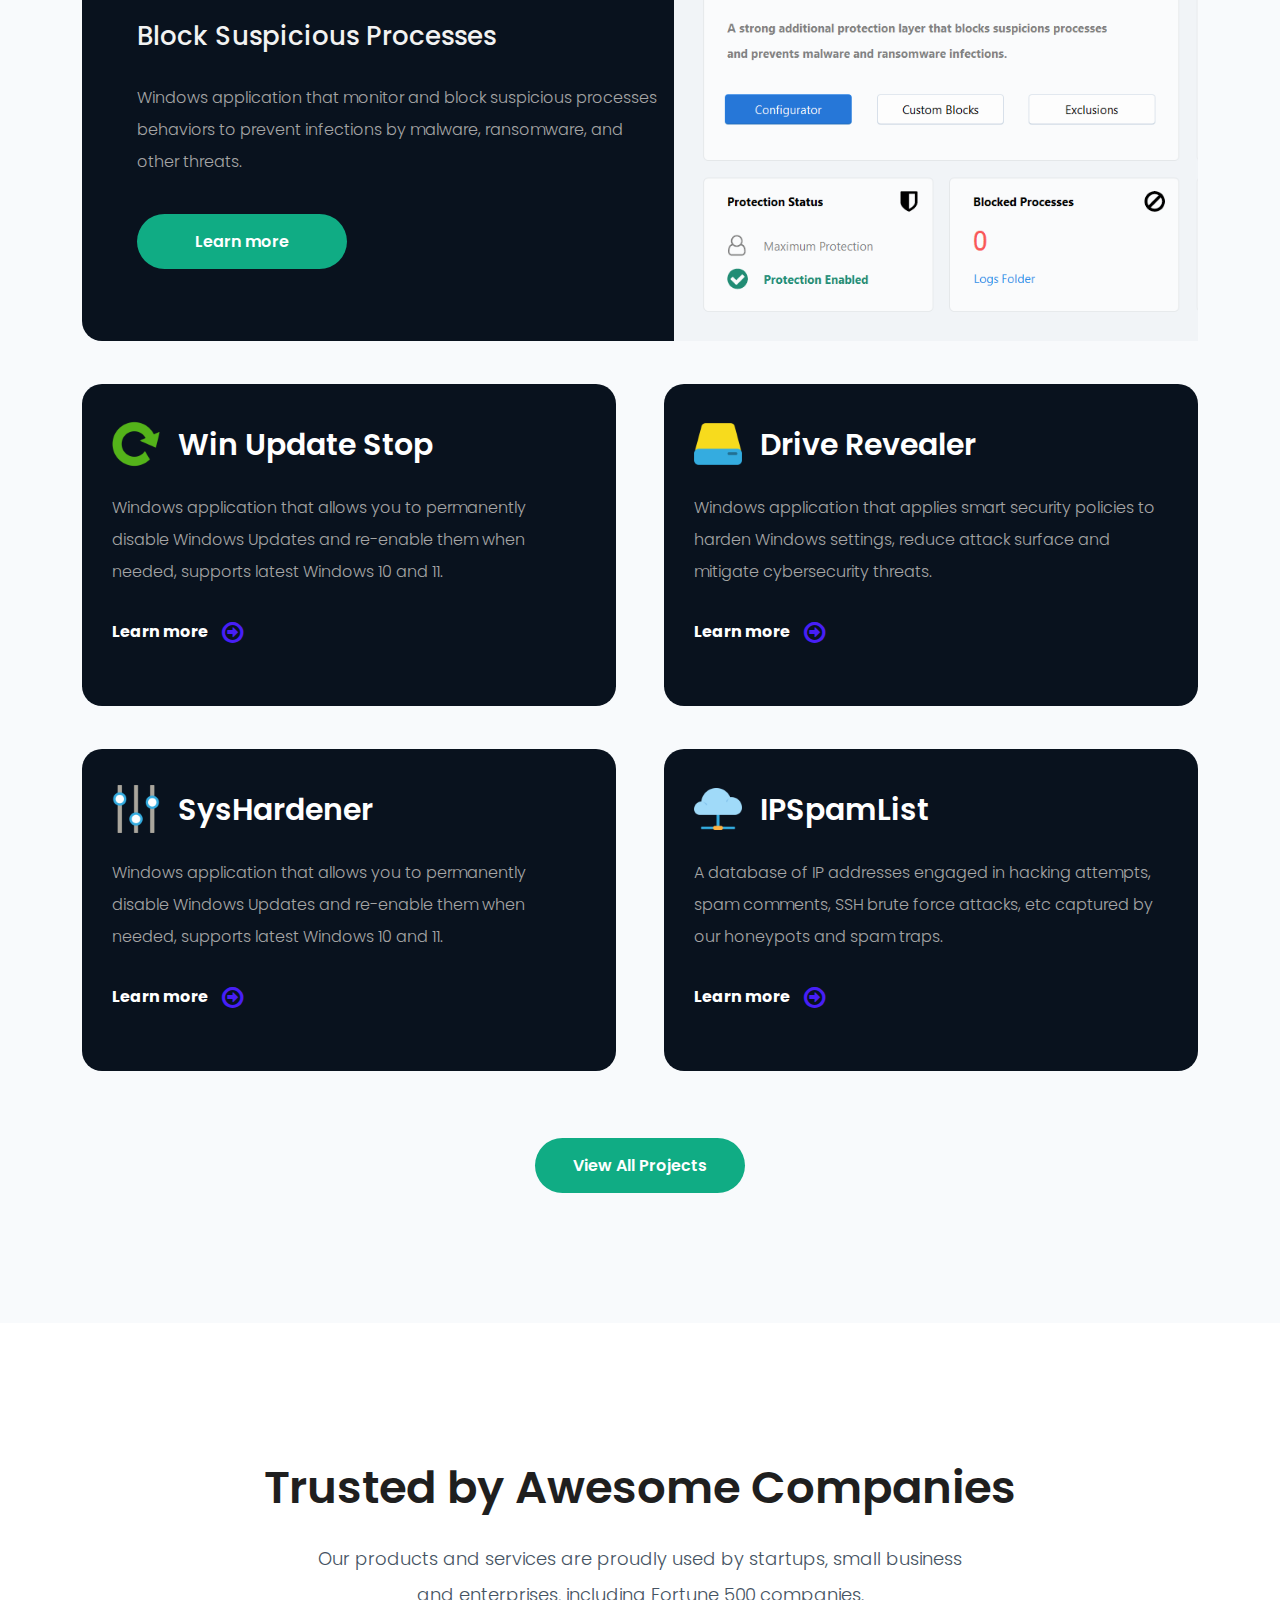
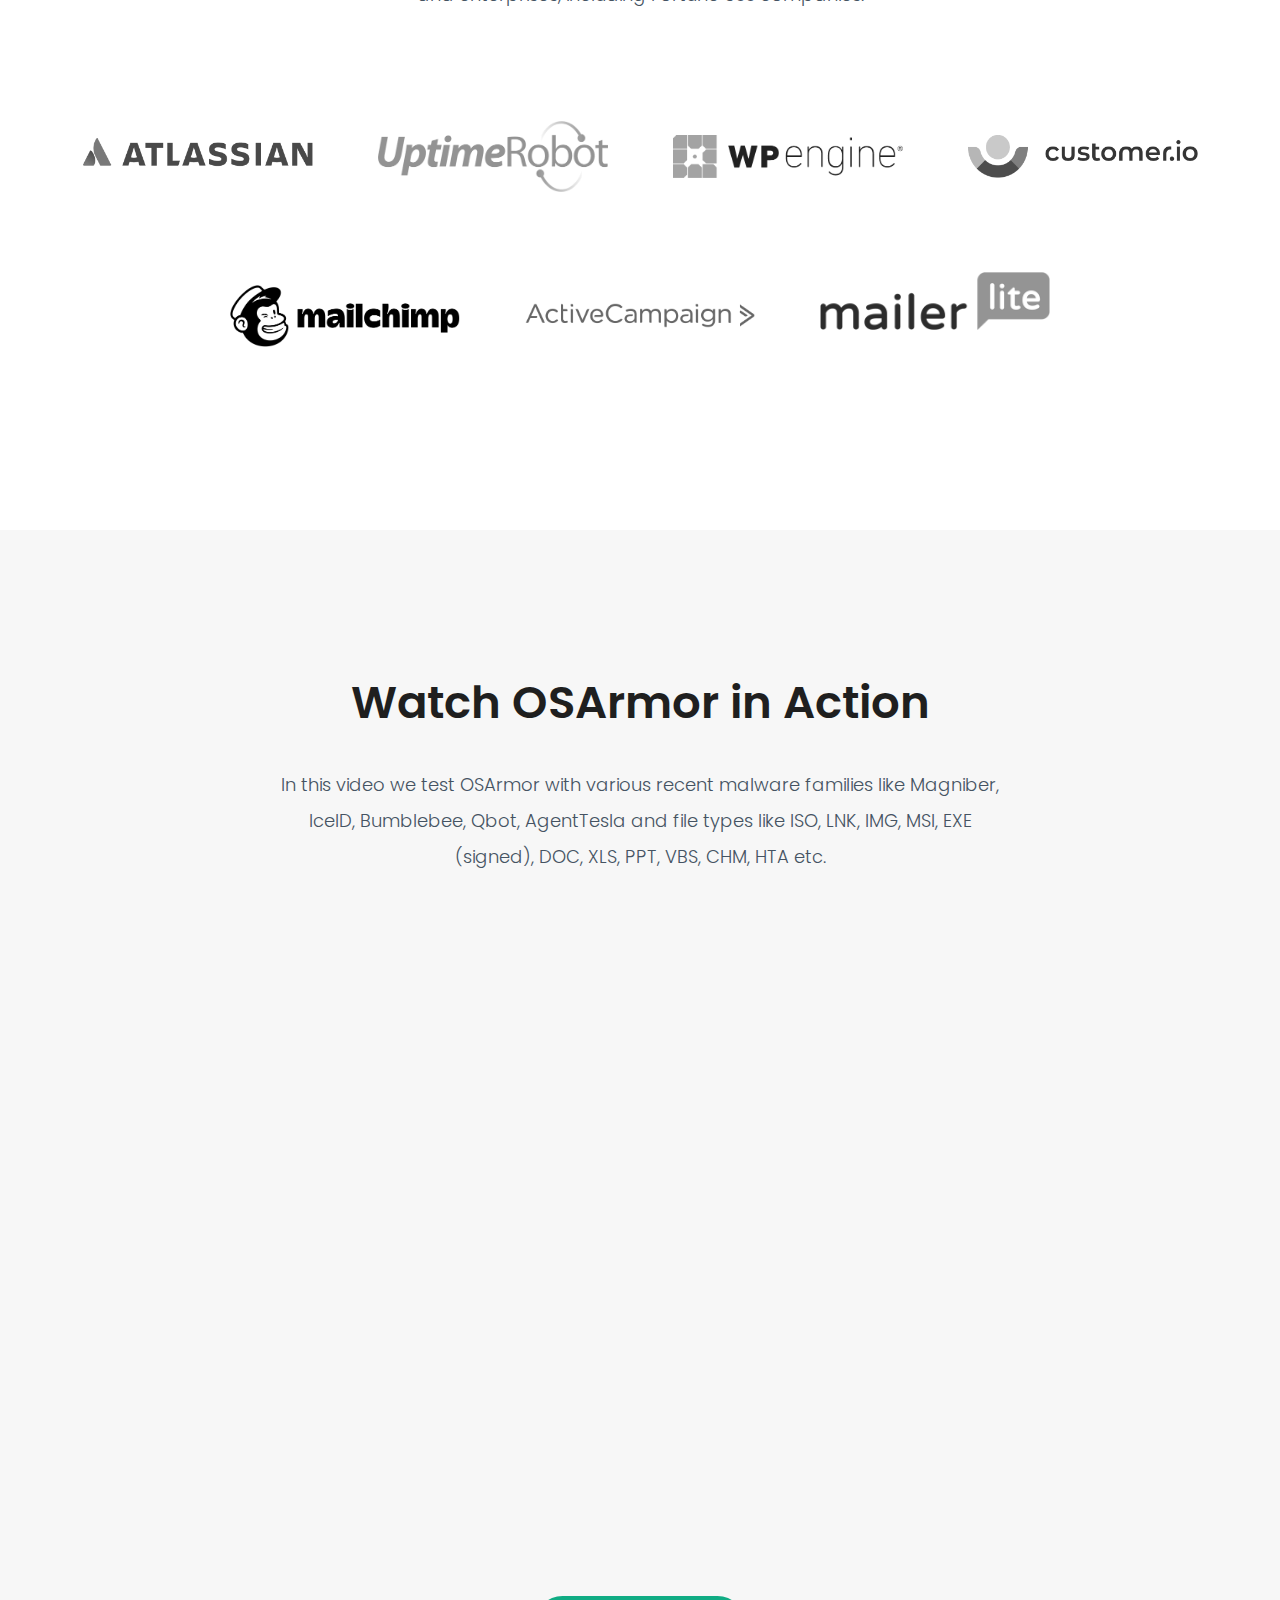
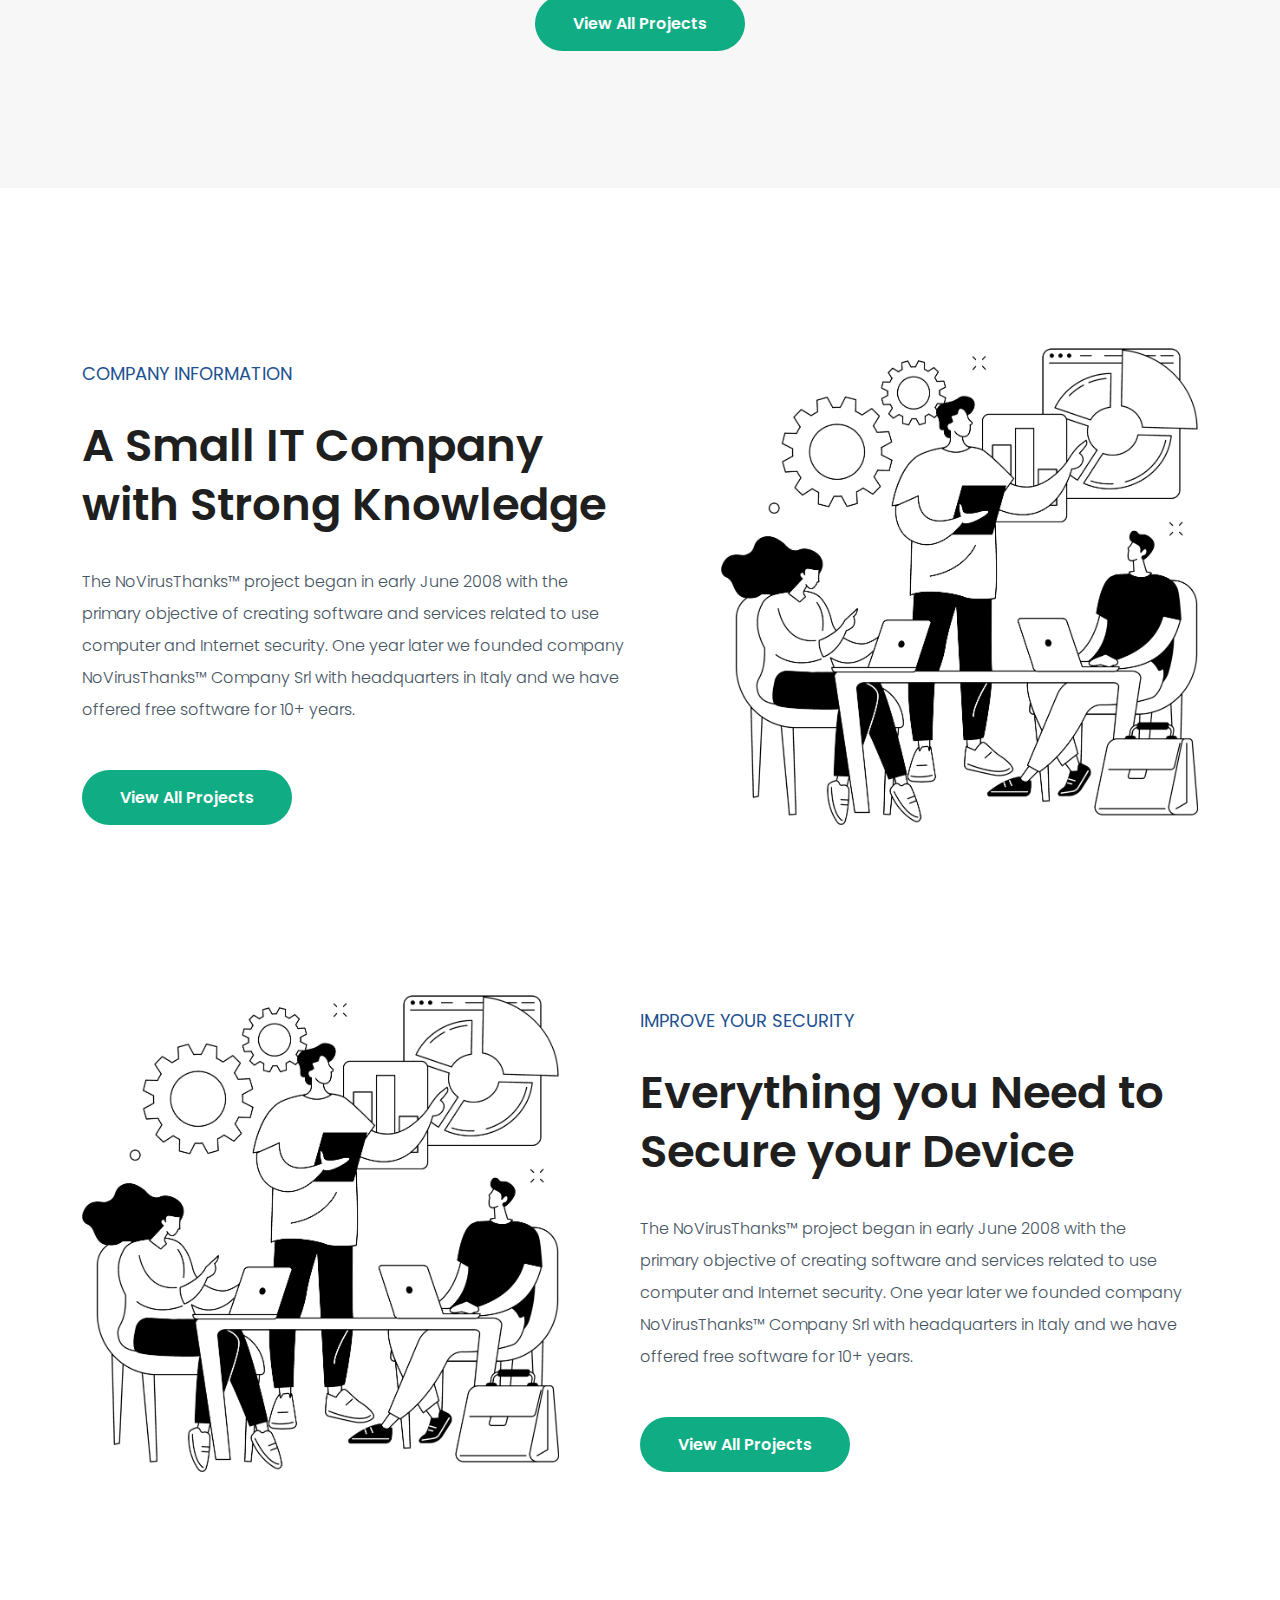
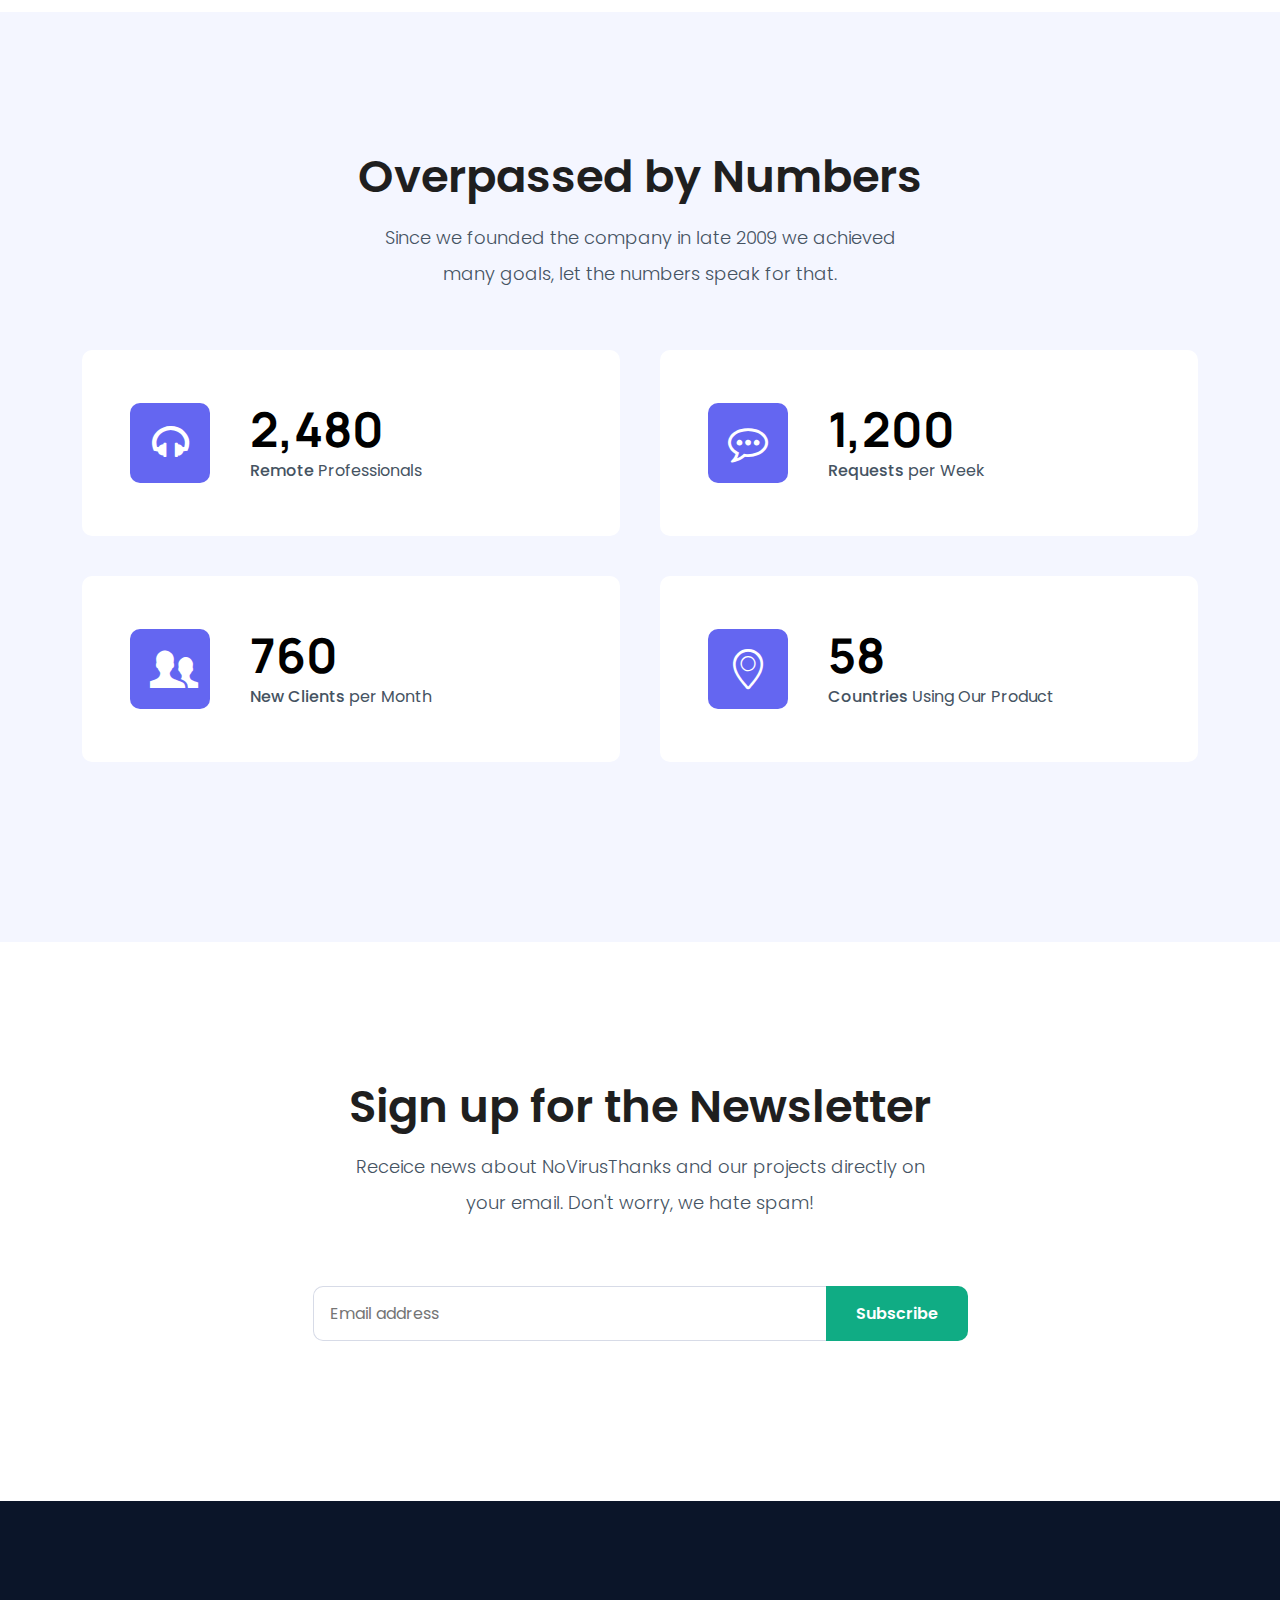
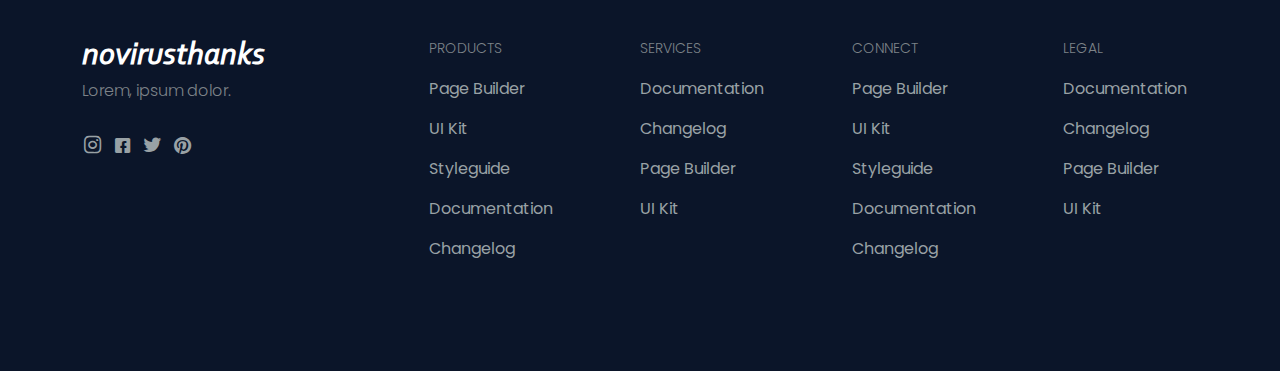
==== commit edb65673: "changes" ====
--- a/index.html
+++ b/index.html
@@ -9,10 +9,7 @@
     <link rel="preconnect" href="https://fonts.googleapis.com">
     <link rel="preconnect" href="https://fonts.gstatic.com" crossorigin>
     <link
-      href="https://fonts.googleapis.com/css2?family=Poppins:wght@300;400;500;600;700&display=swap"
-      rel="stylesheet">
-    <link
-      href="https://fonts.googleapis.com/css2?family=Manrope:wght@200;300;400;500;600;700;800&display=swap"
+      href="https://fonts.googleapis.com/css2?family=Manrope:wght@200;300;400;500;600;700;800&family=Poppins:wght@100;200;300;400;500;600;700;800;900&display=swap"
       rel="stylesheet">
     <link rel="stylesheet" href="assets/css/main.css" />
   </head>
--- a/assets/css/main.css
+++ b/assets/css/main.css
@@ -506,8 +506,7 @@
 }
 @font-face {
   font-family: "Corbel";
-  src: url("../fonts/CORBEL.ttf");
-  src: url("../fonts/CORBELB.ttf") format("truetype");
+  src: url("../fonts/corbeli.ttf");
   font-weight: normal;
   font-style: normal;
 }
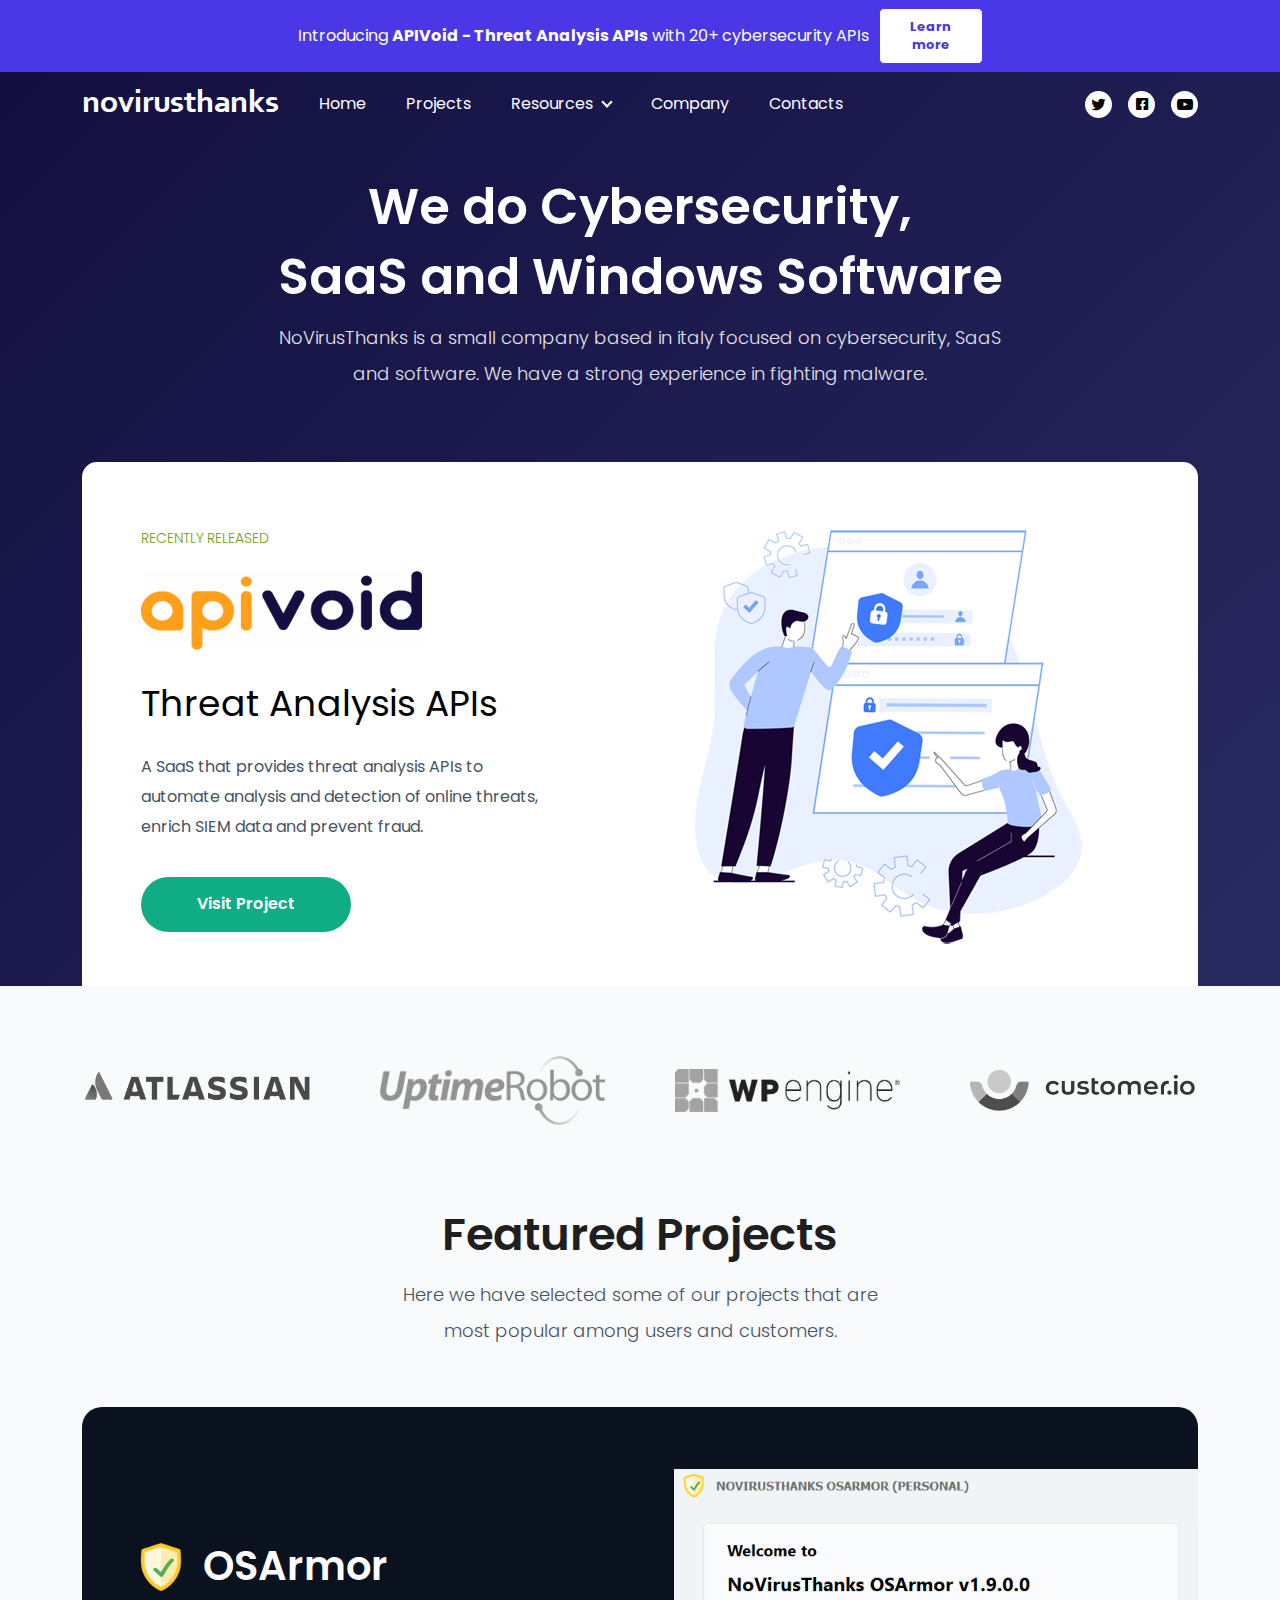
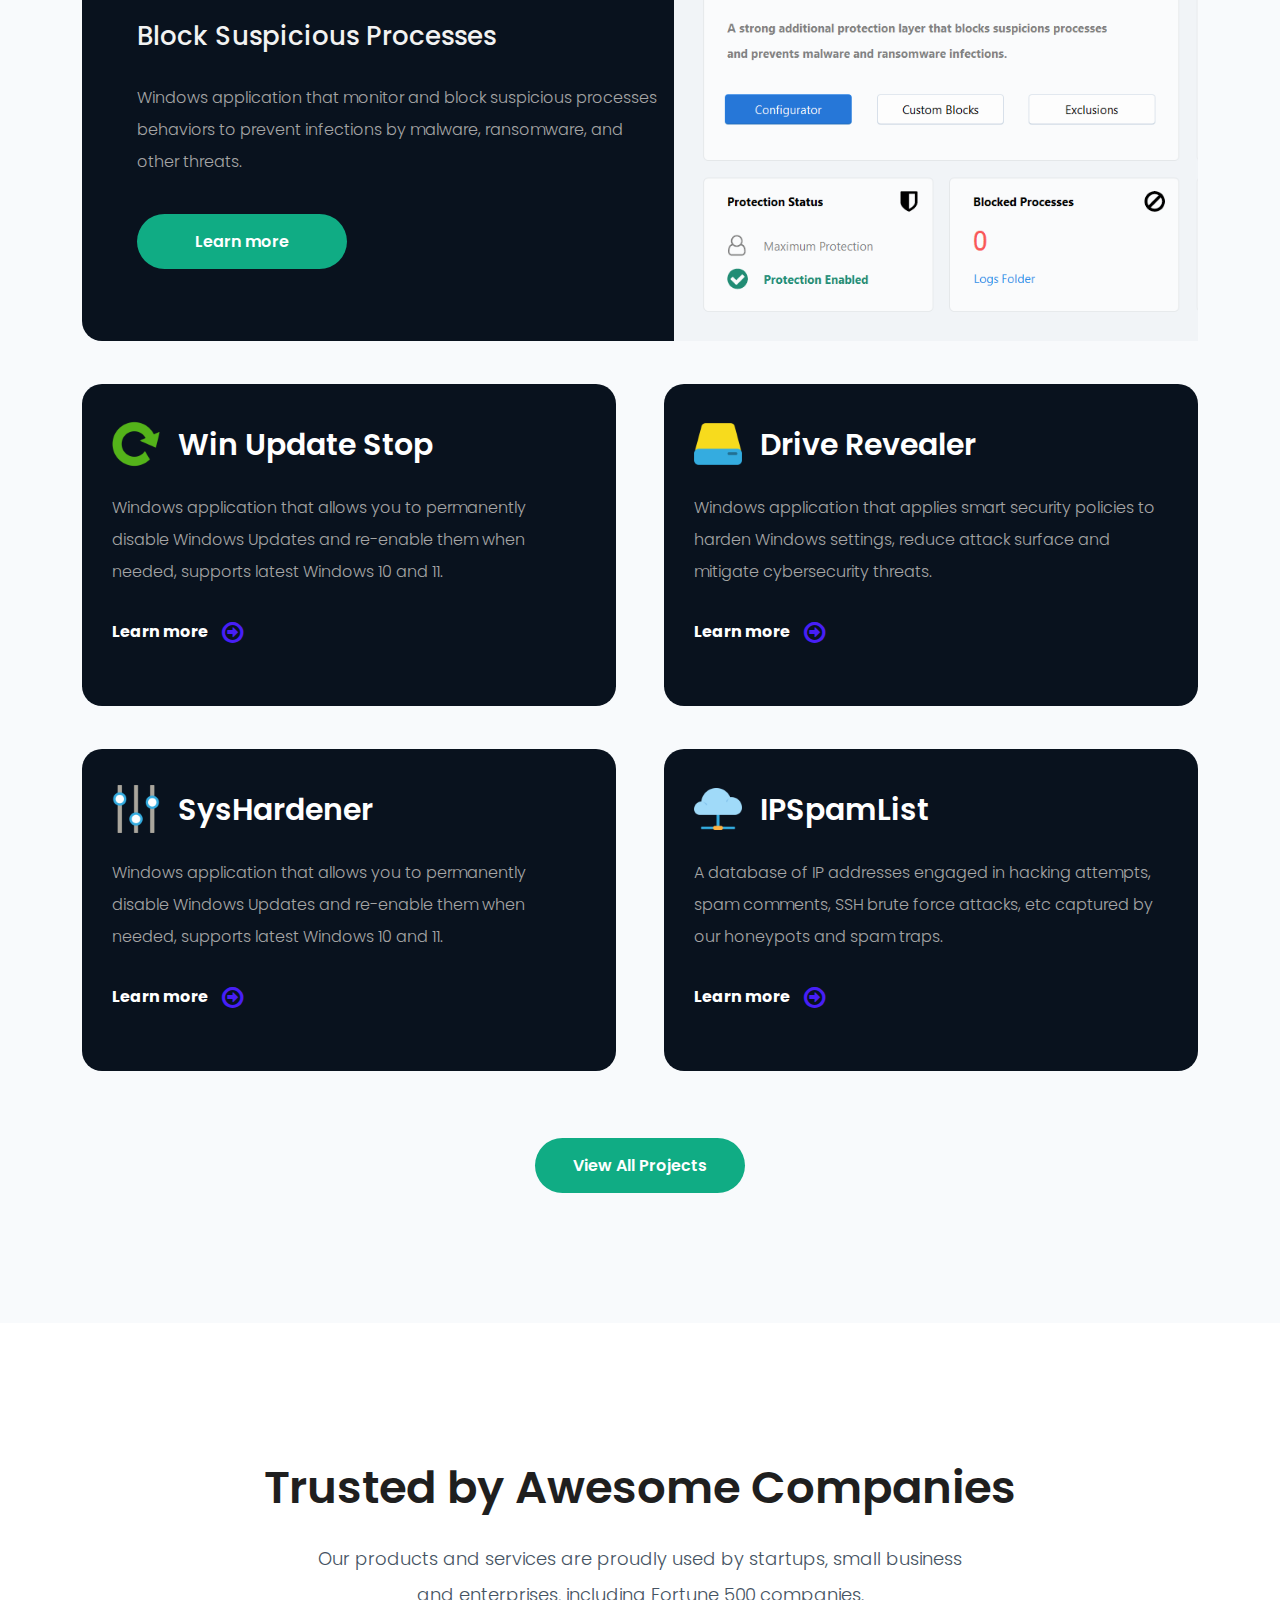
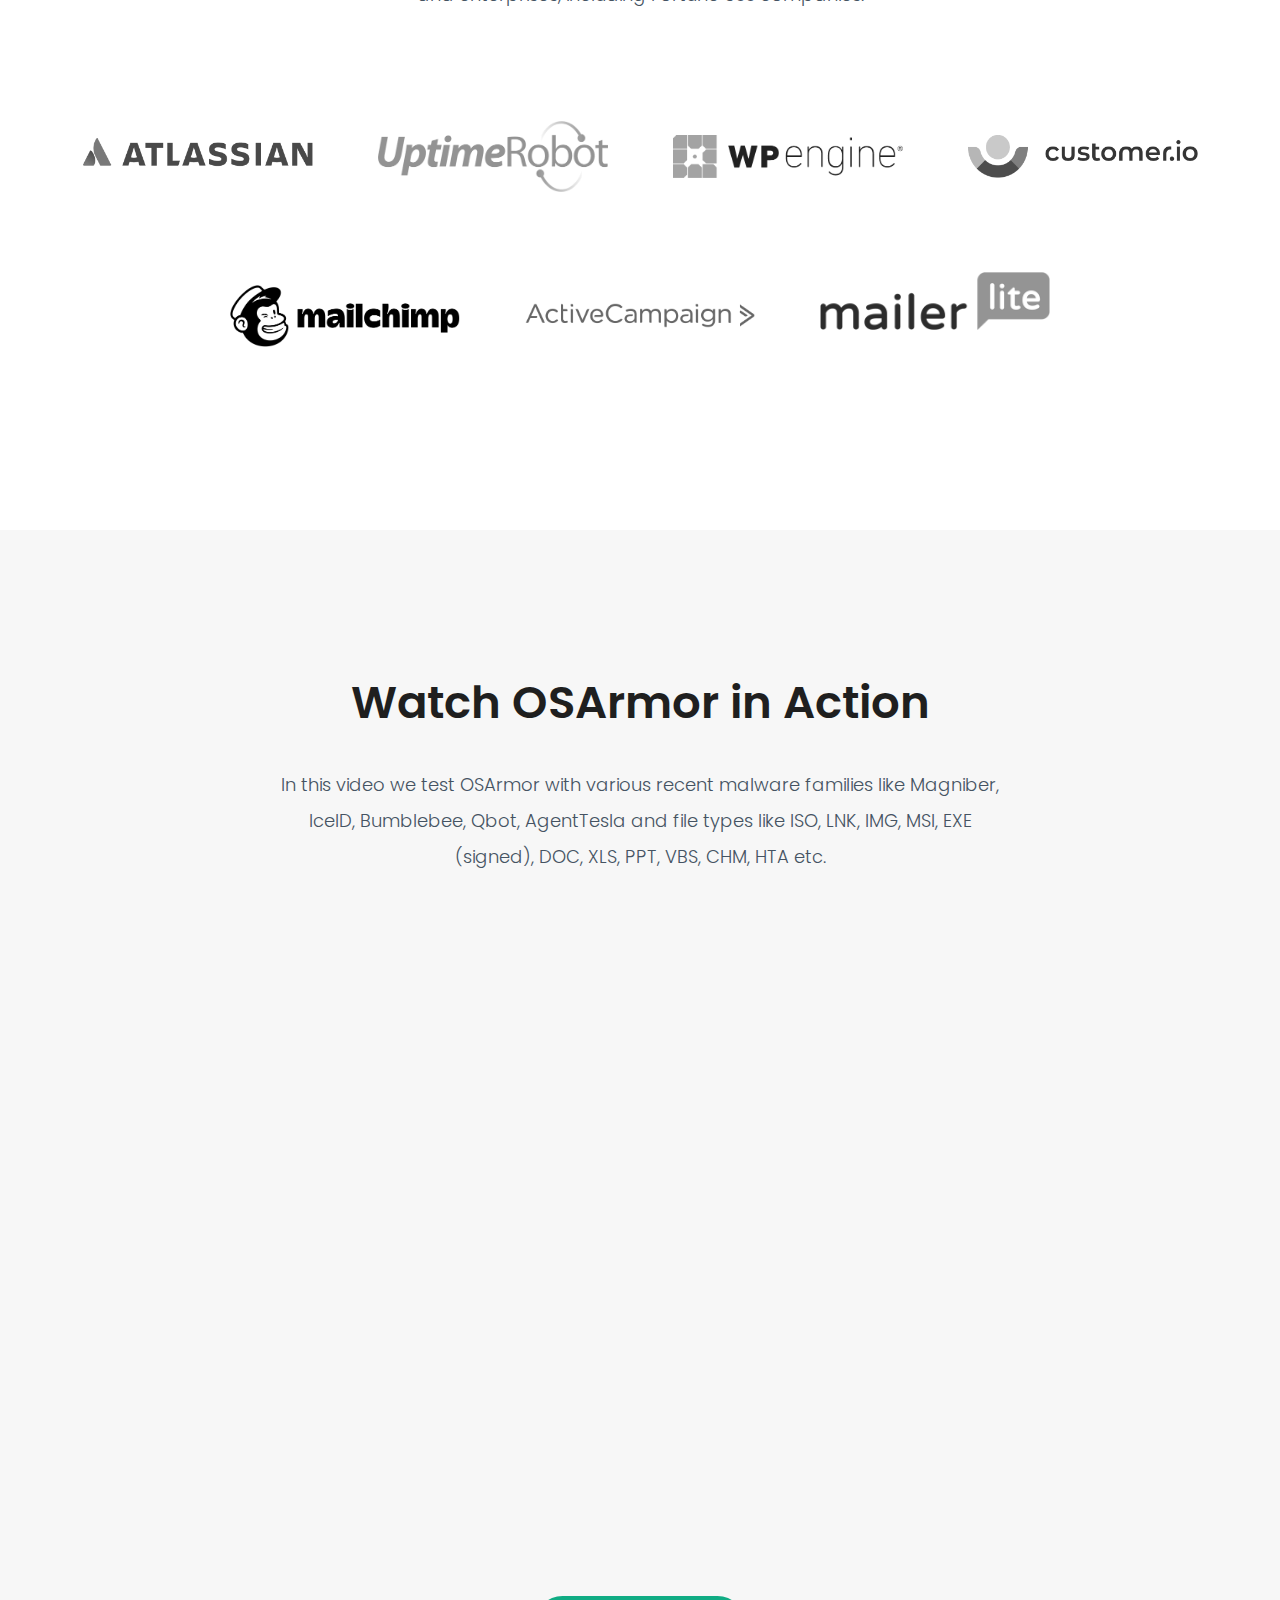
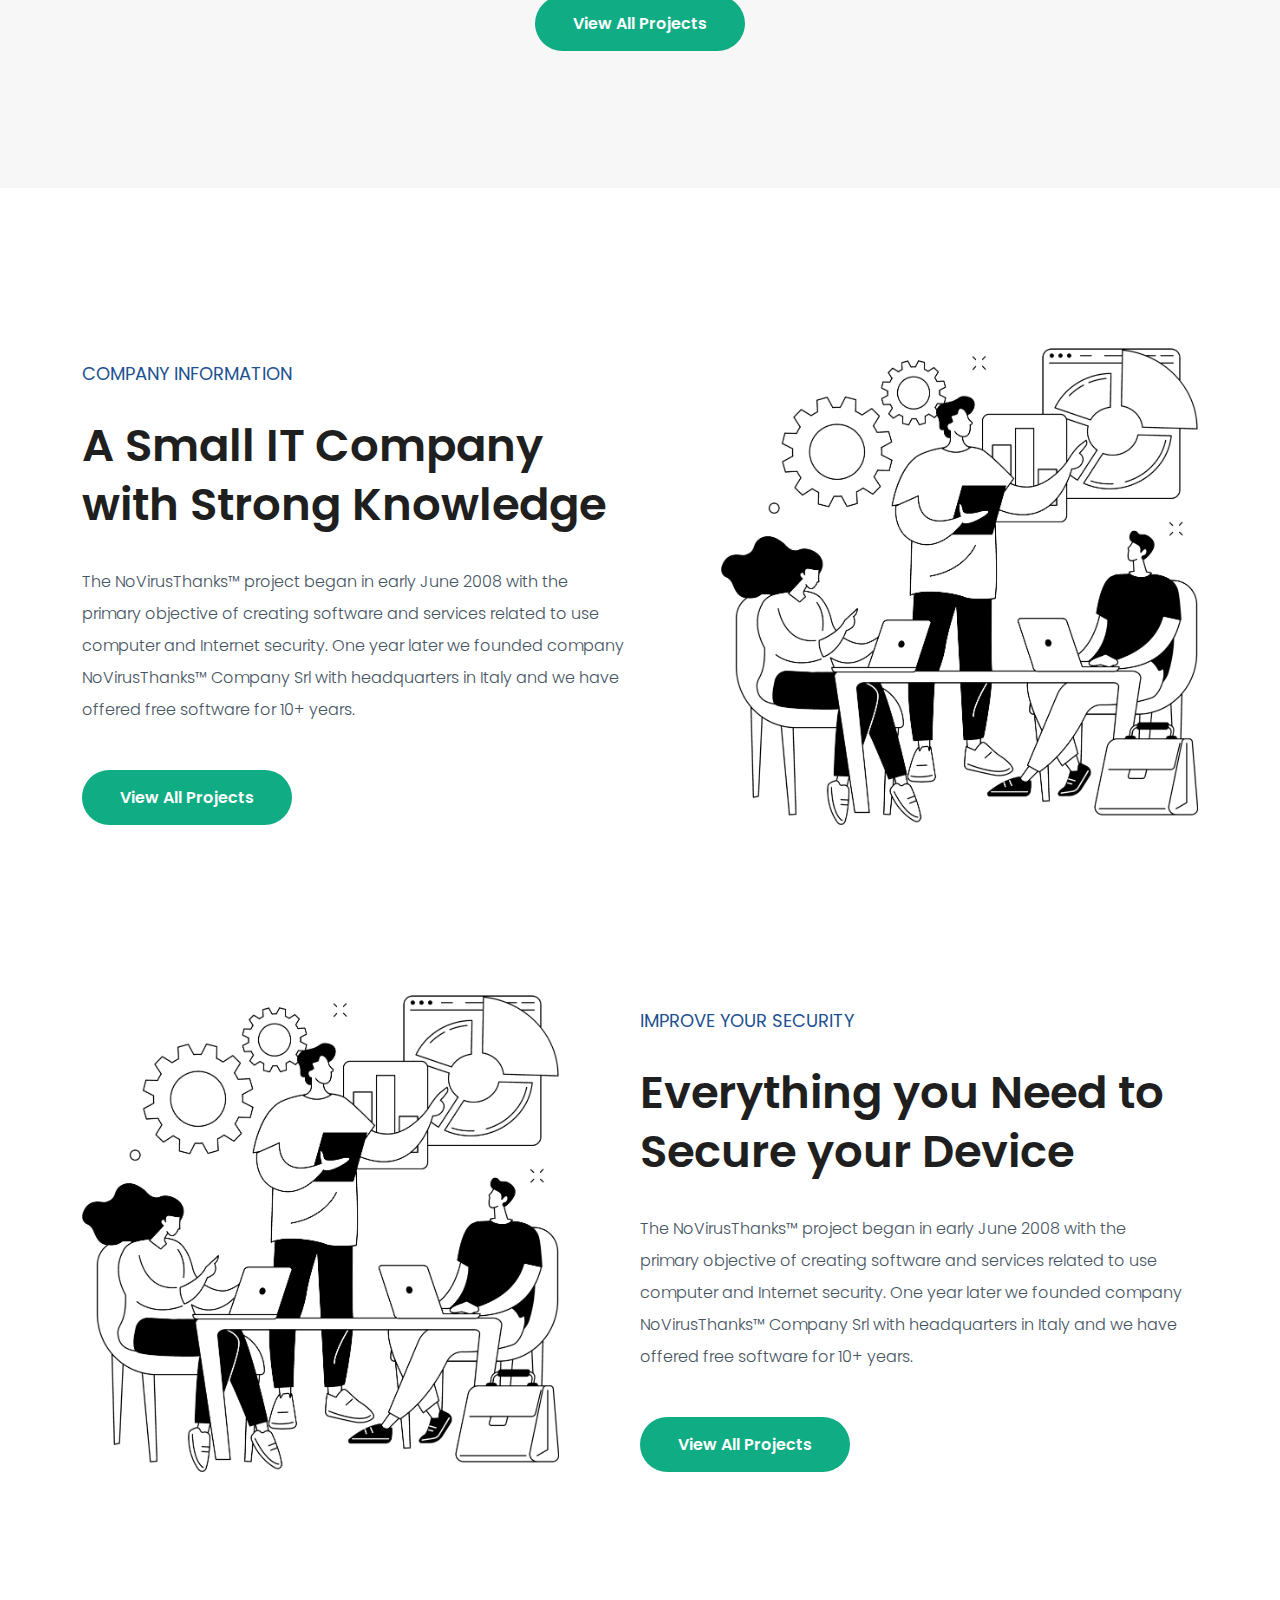
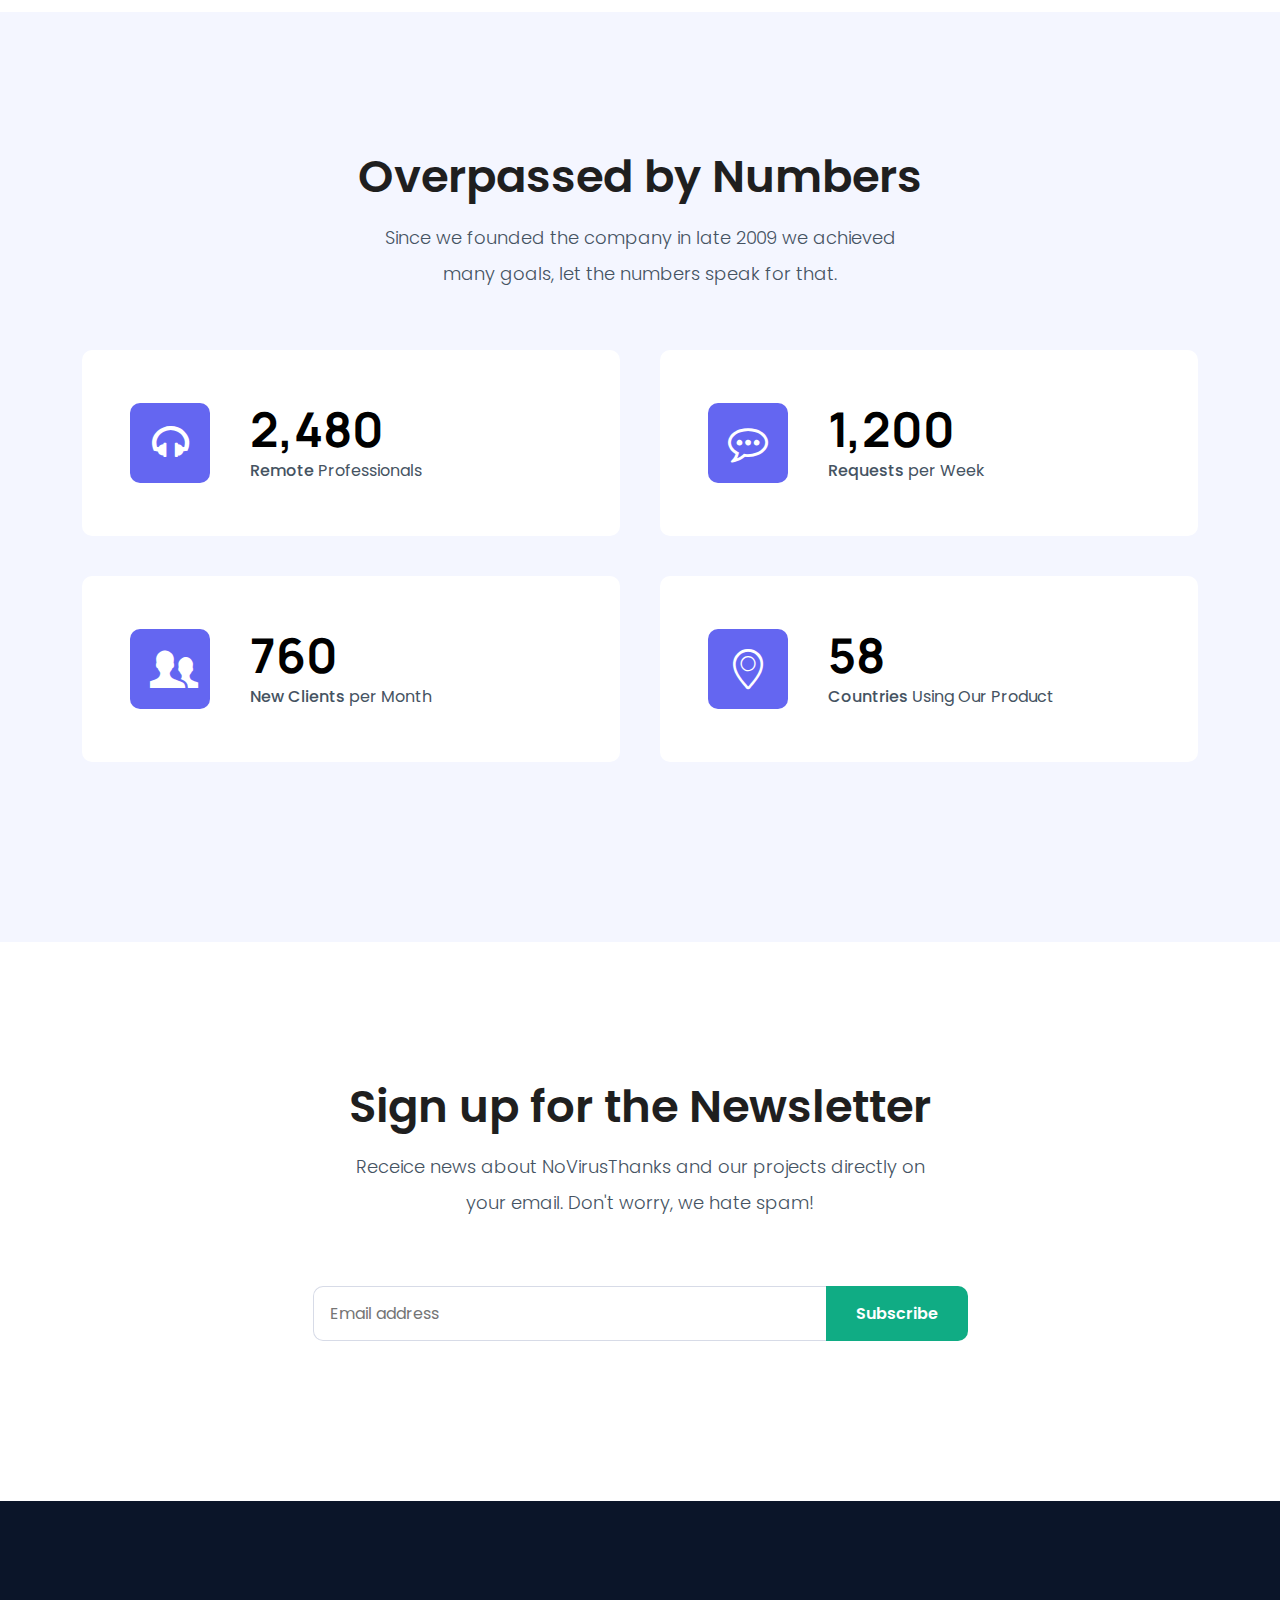
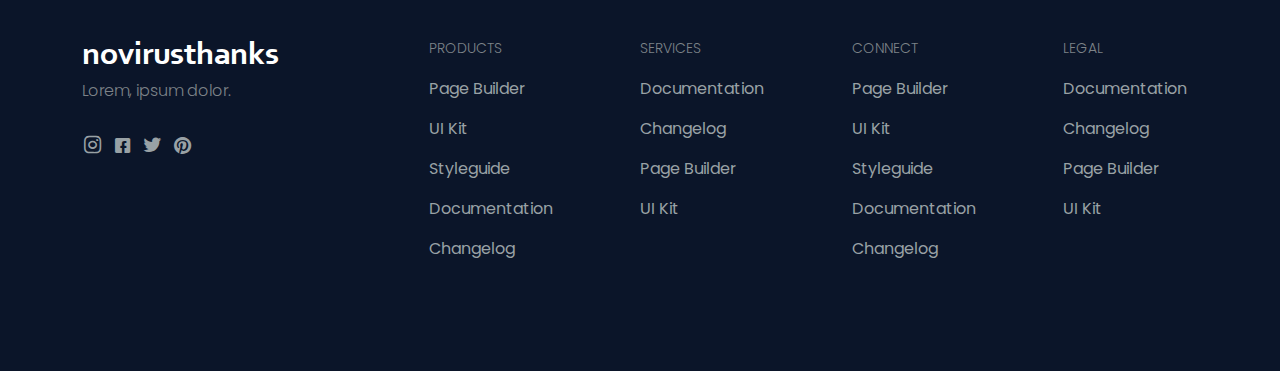
==== commit fc1d3e02: "changes" ====
--- a/index.html
+++ b/index.html
@@ -2,6 +2,8 @@
 <html lang="en">
   <head>
     <meta charset="utf-8" />
+    <meta name="description"
+      content="NoVirusThanks is a small company based in italy focused on cybersecurity, SaaS and software. We have a strong experience in fighting malware..">
     <meta
       name="viewport"
       content="width=device-width, initial-scale=1, shrink-to-fit=no" />
--- a/assets/css/main.css
+++ b/assets/css/main.css
@@ -506,7 +506,8 @@
 }
 @font-face {
   font-family: "Corbel";
-  src: url("../fonts/corbeli.ttf");
+  src: url("../fonts/CORBEL.TTF");
+  src: url("../fonts/Corbel-Bold.ttf") format("truetype");
   font-weight: normal;
   font-style: normal;
 }
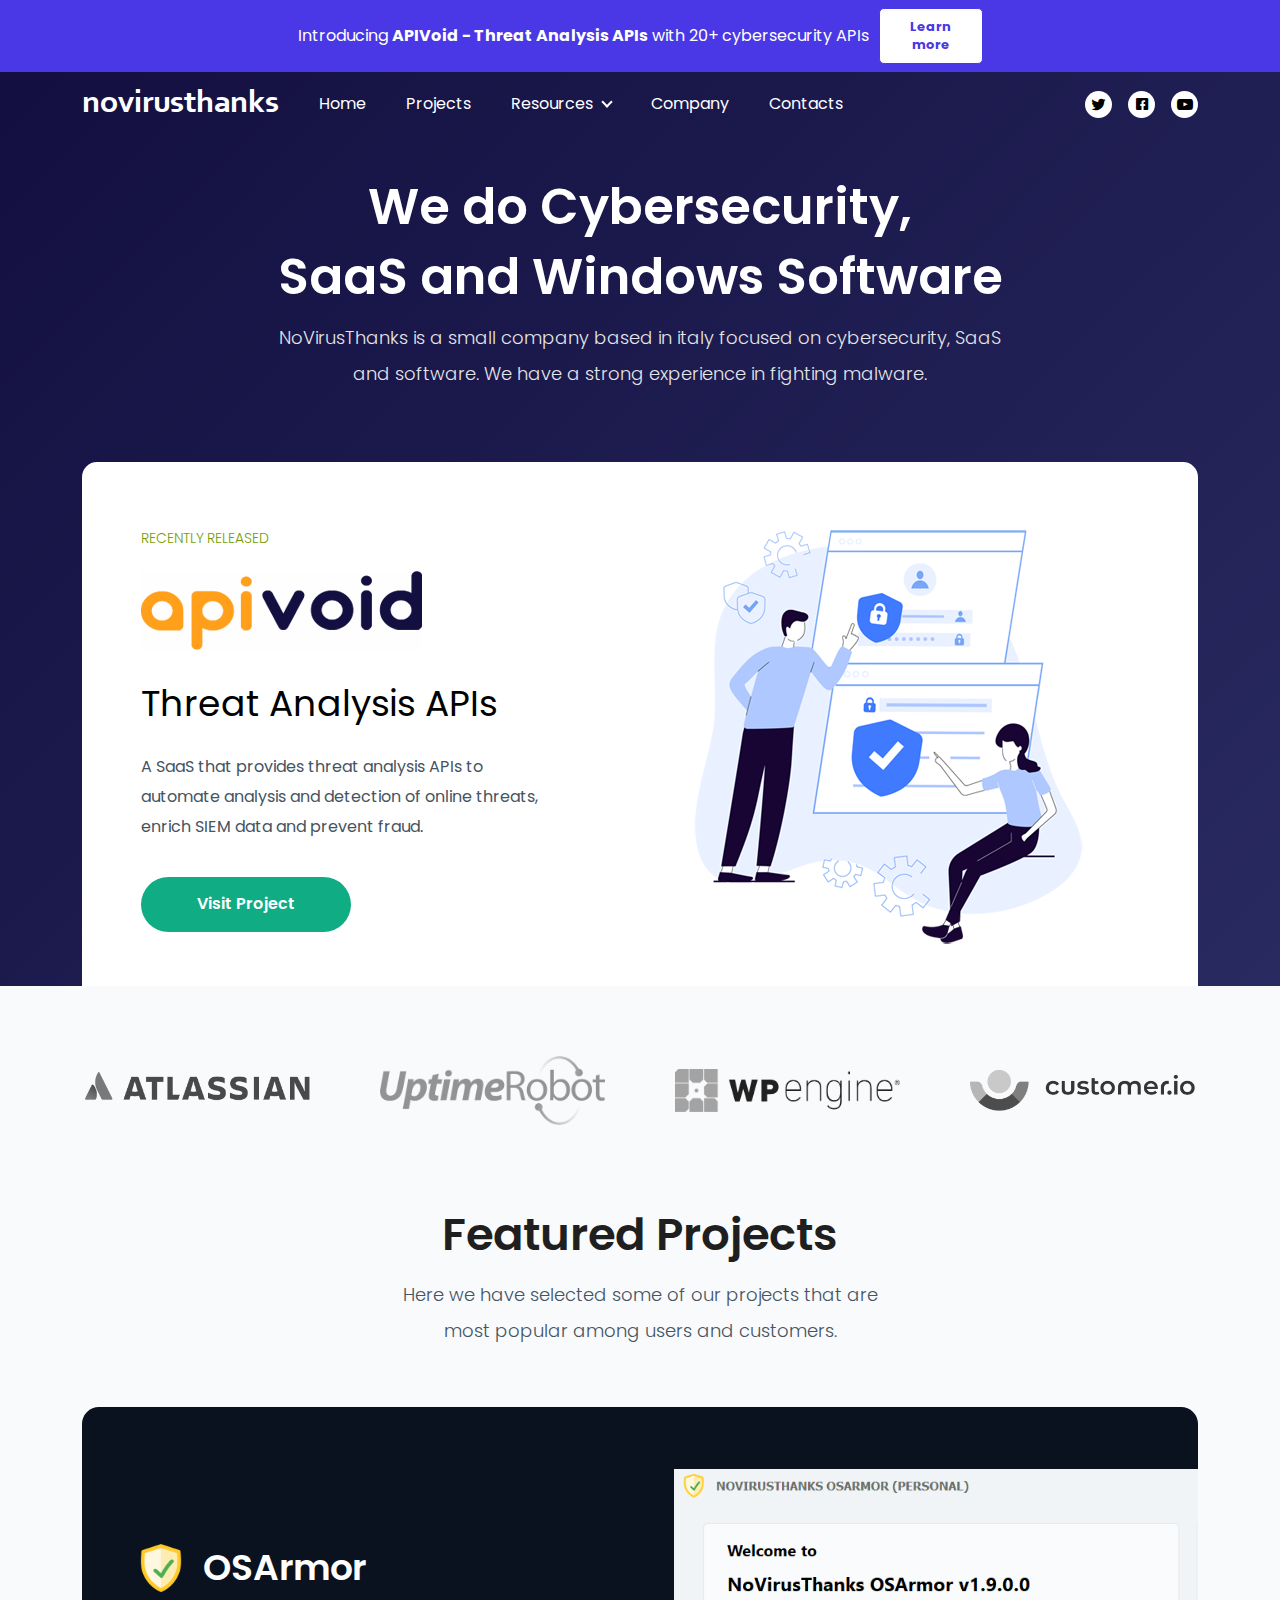
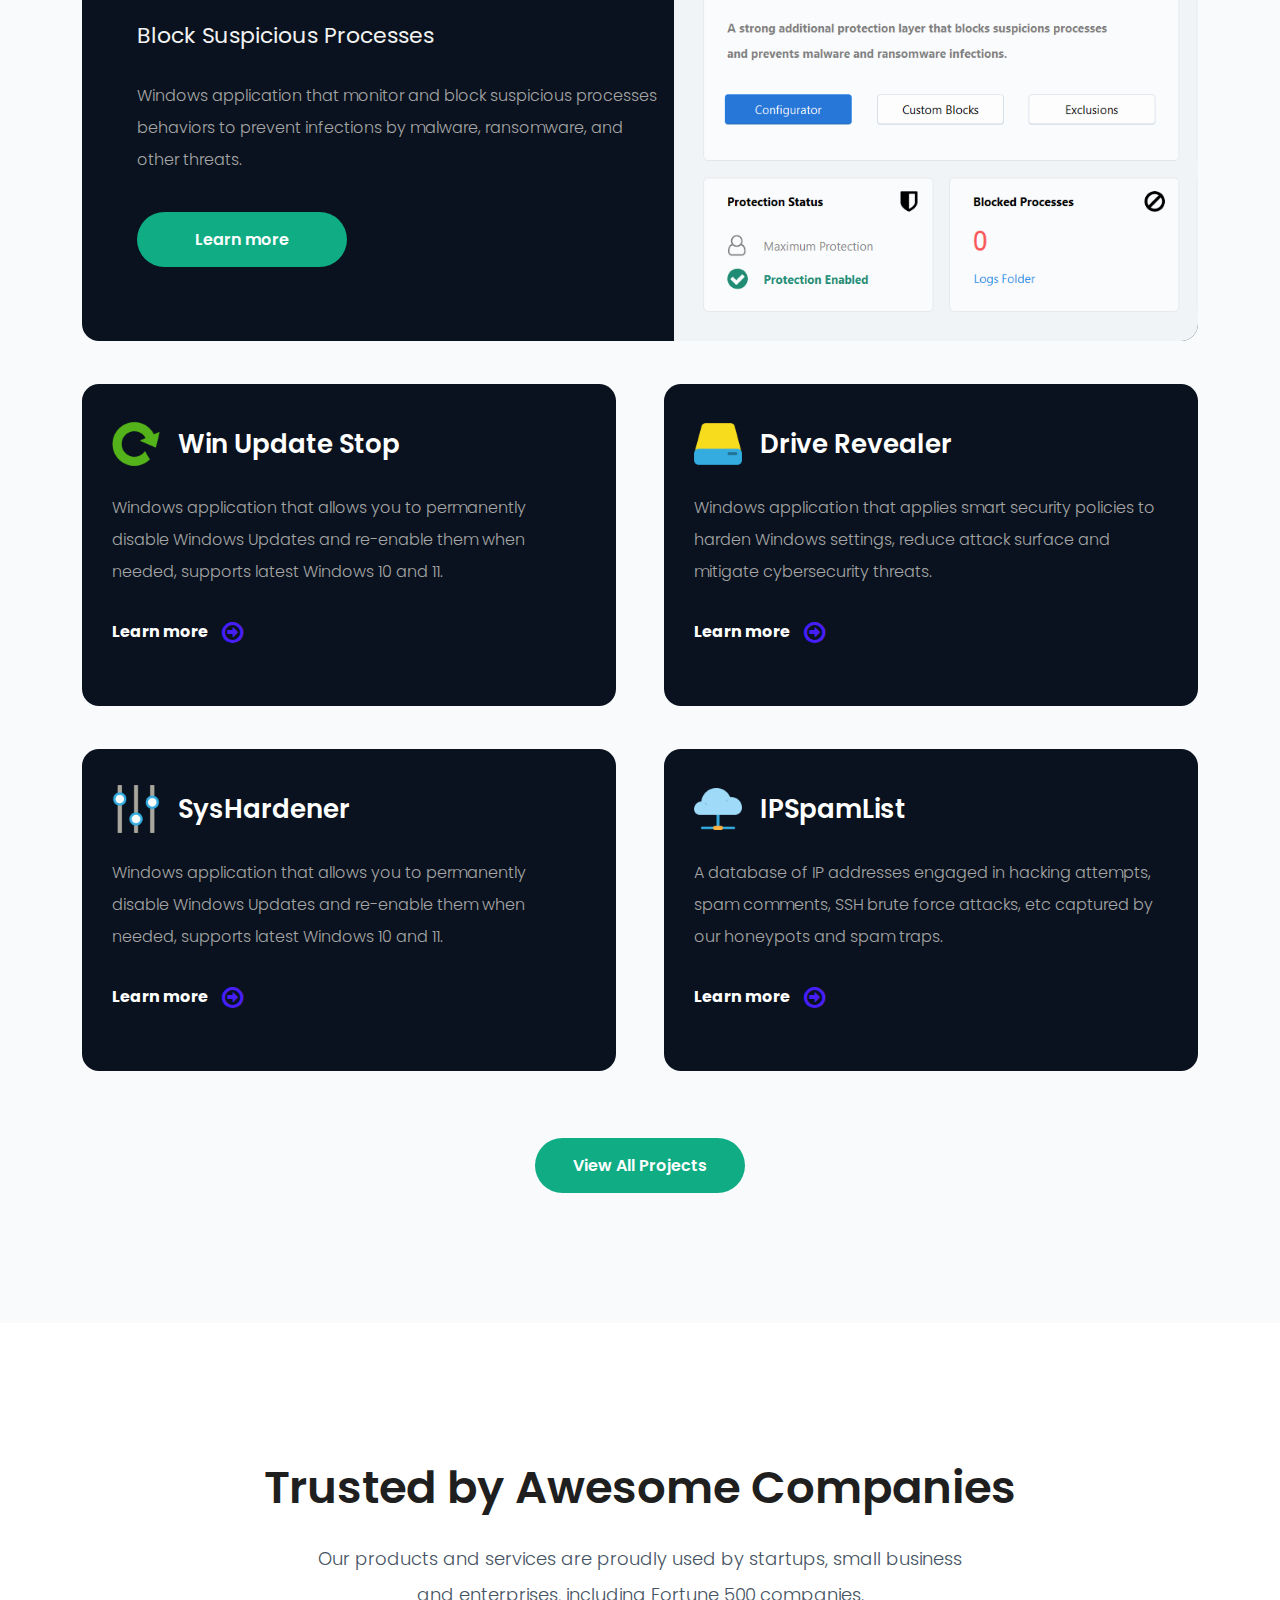
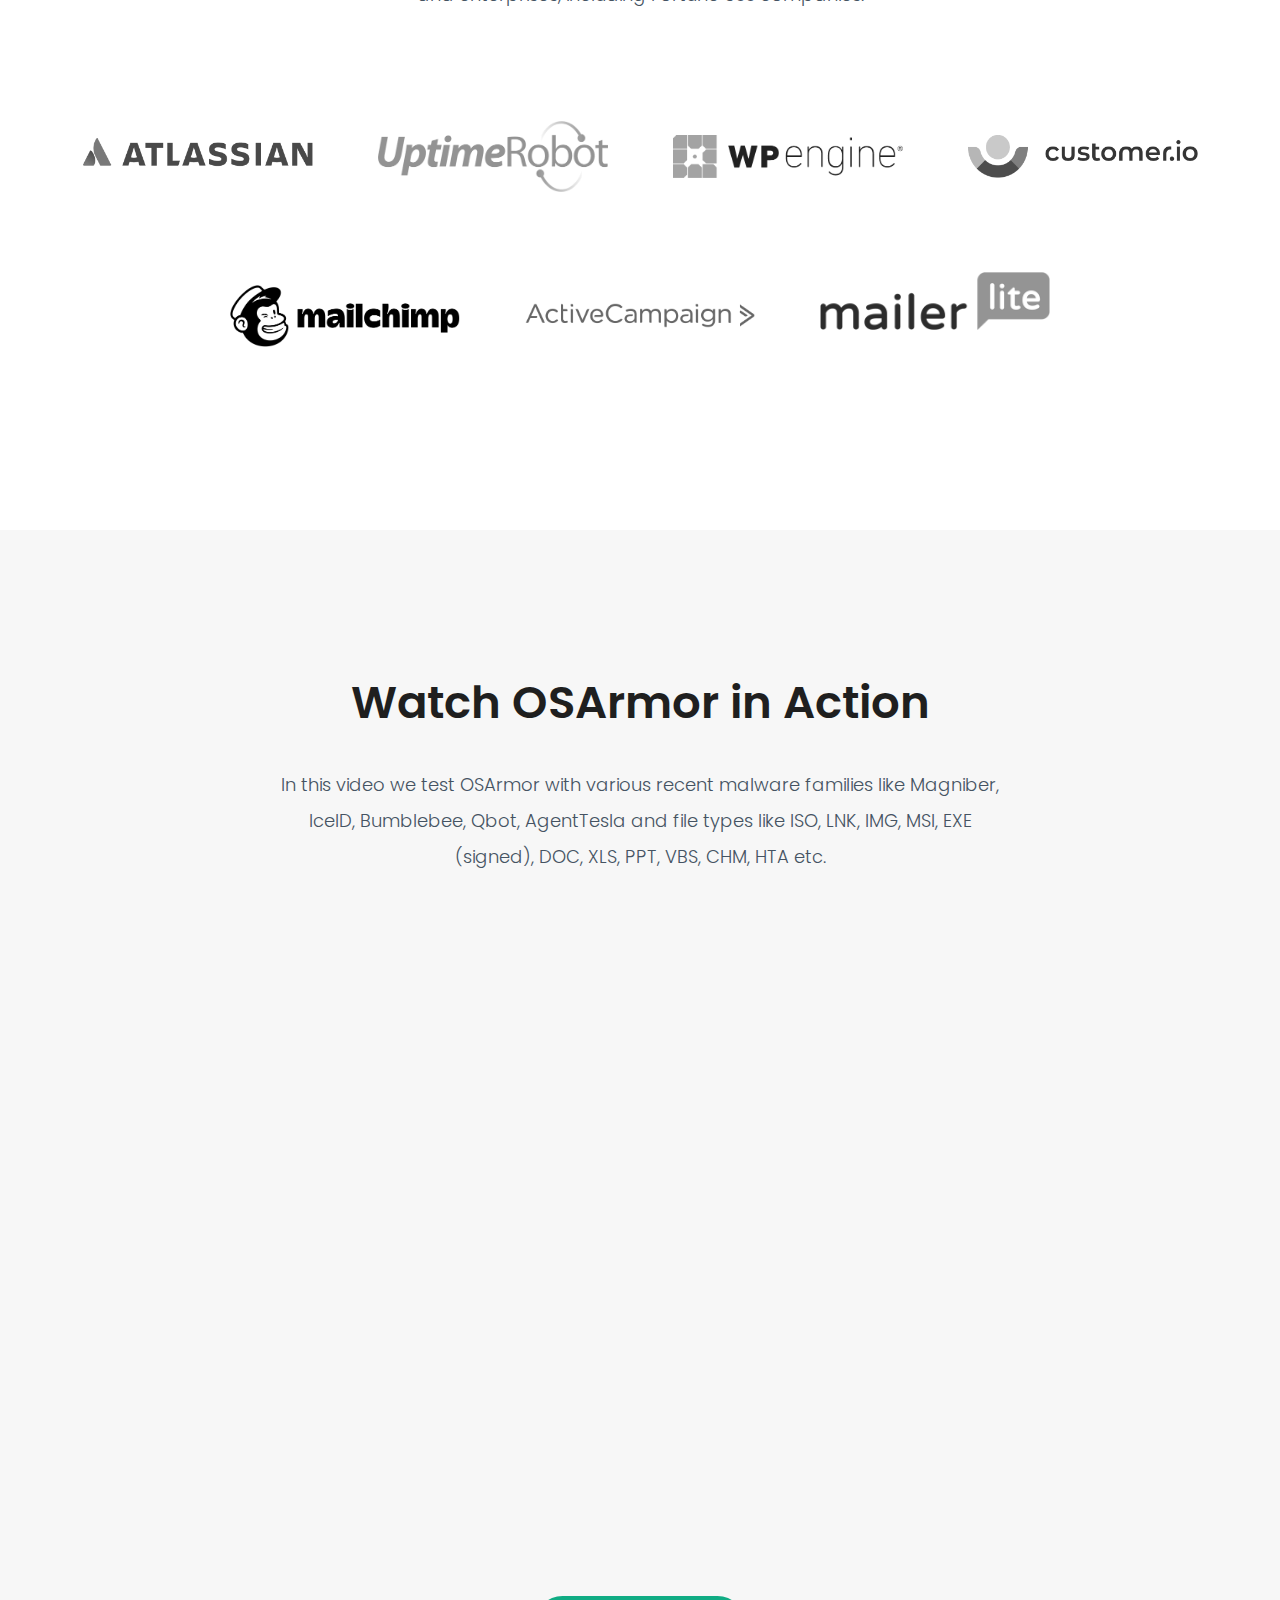
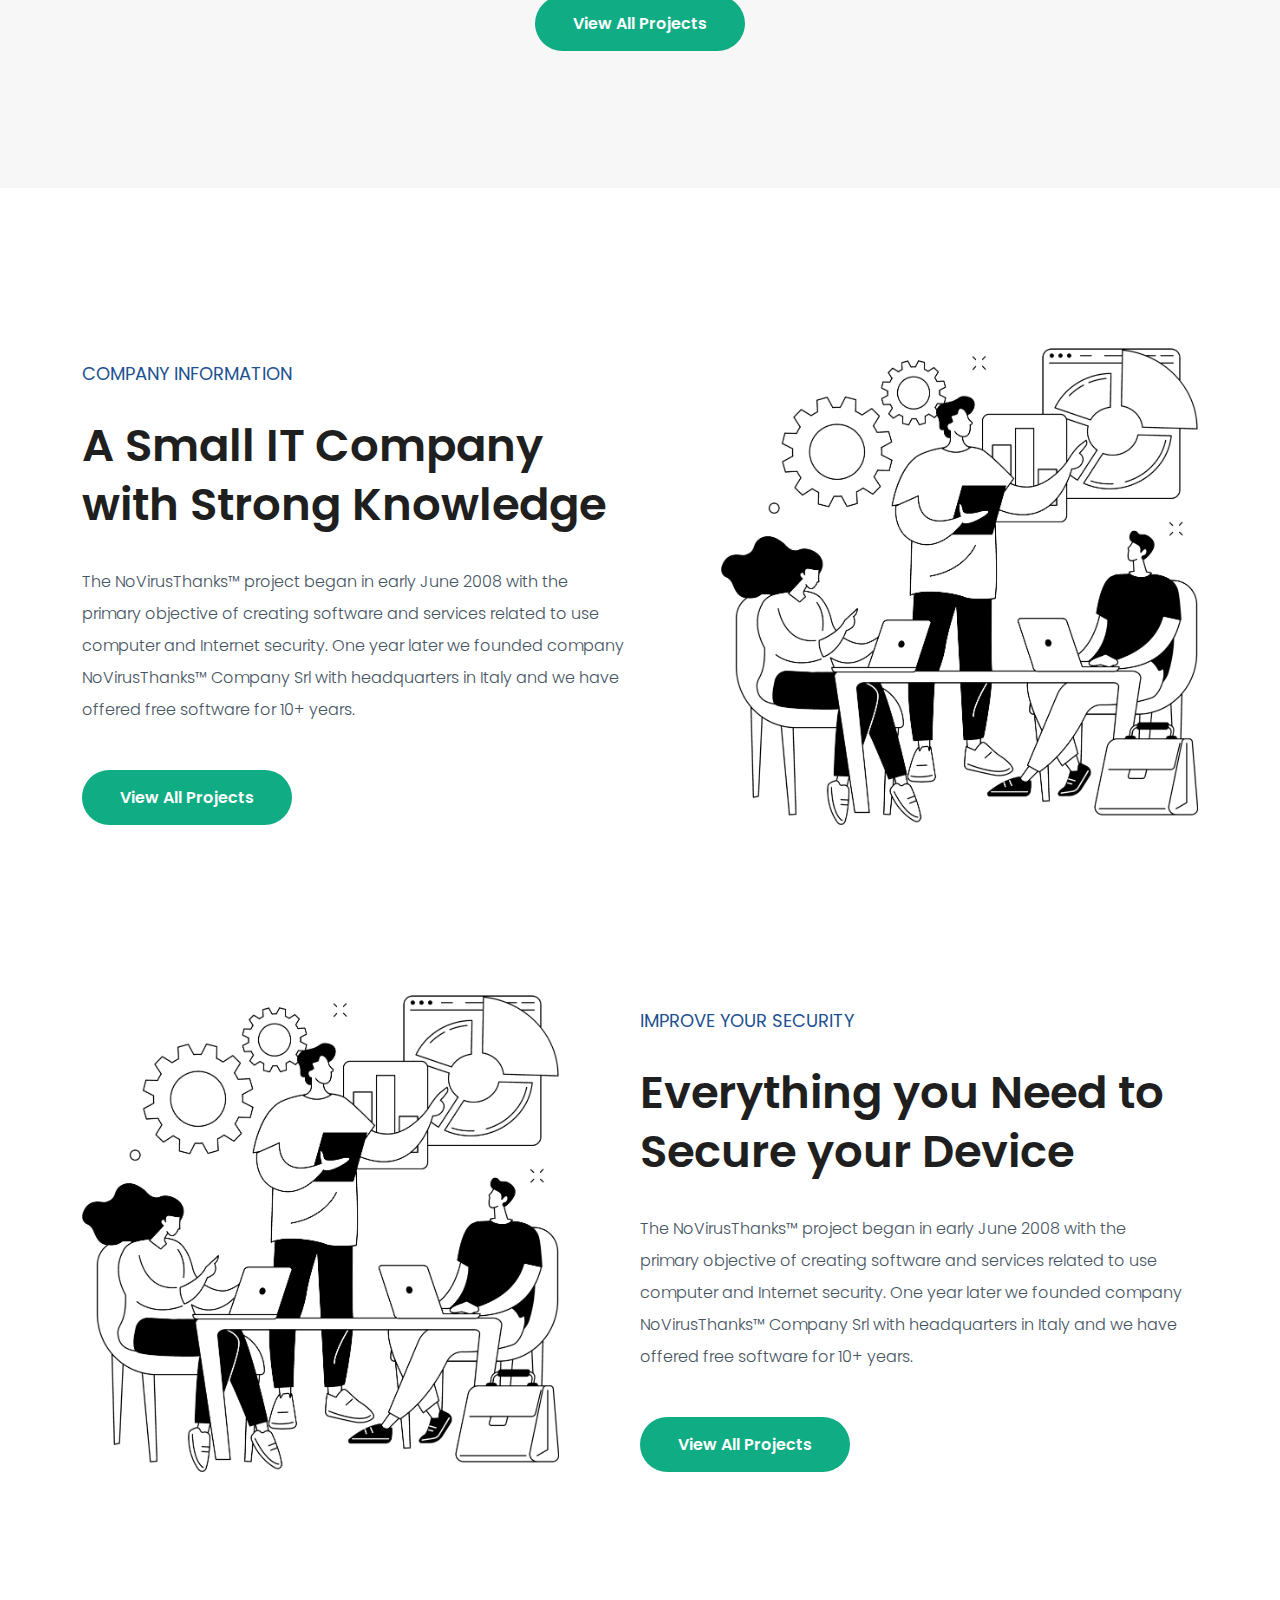
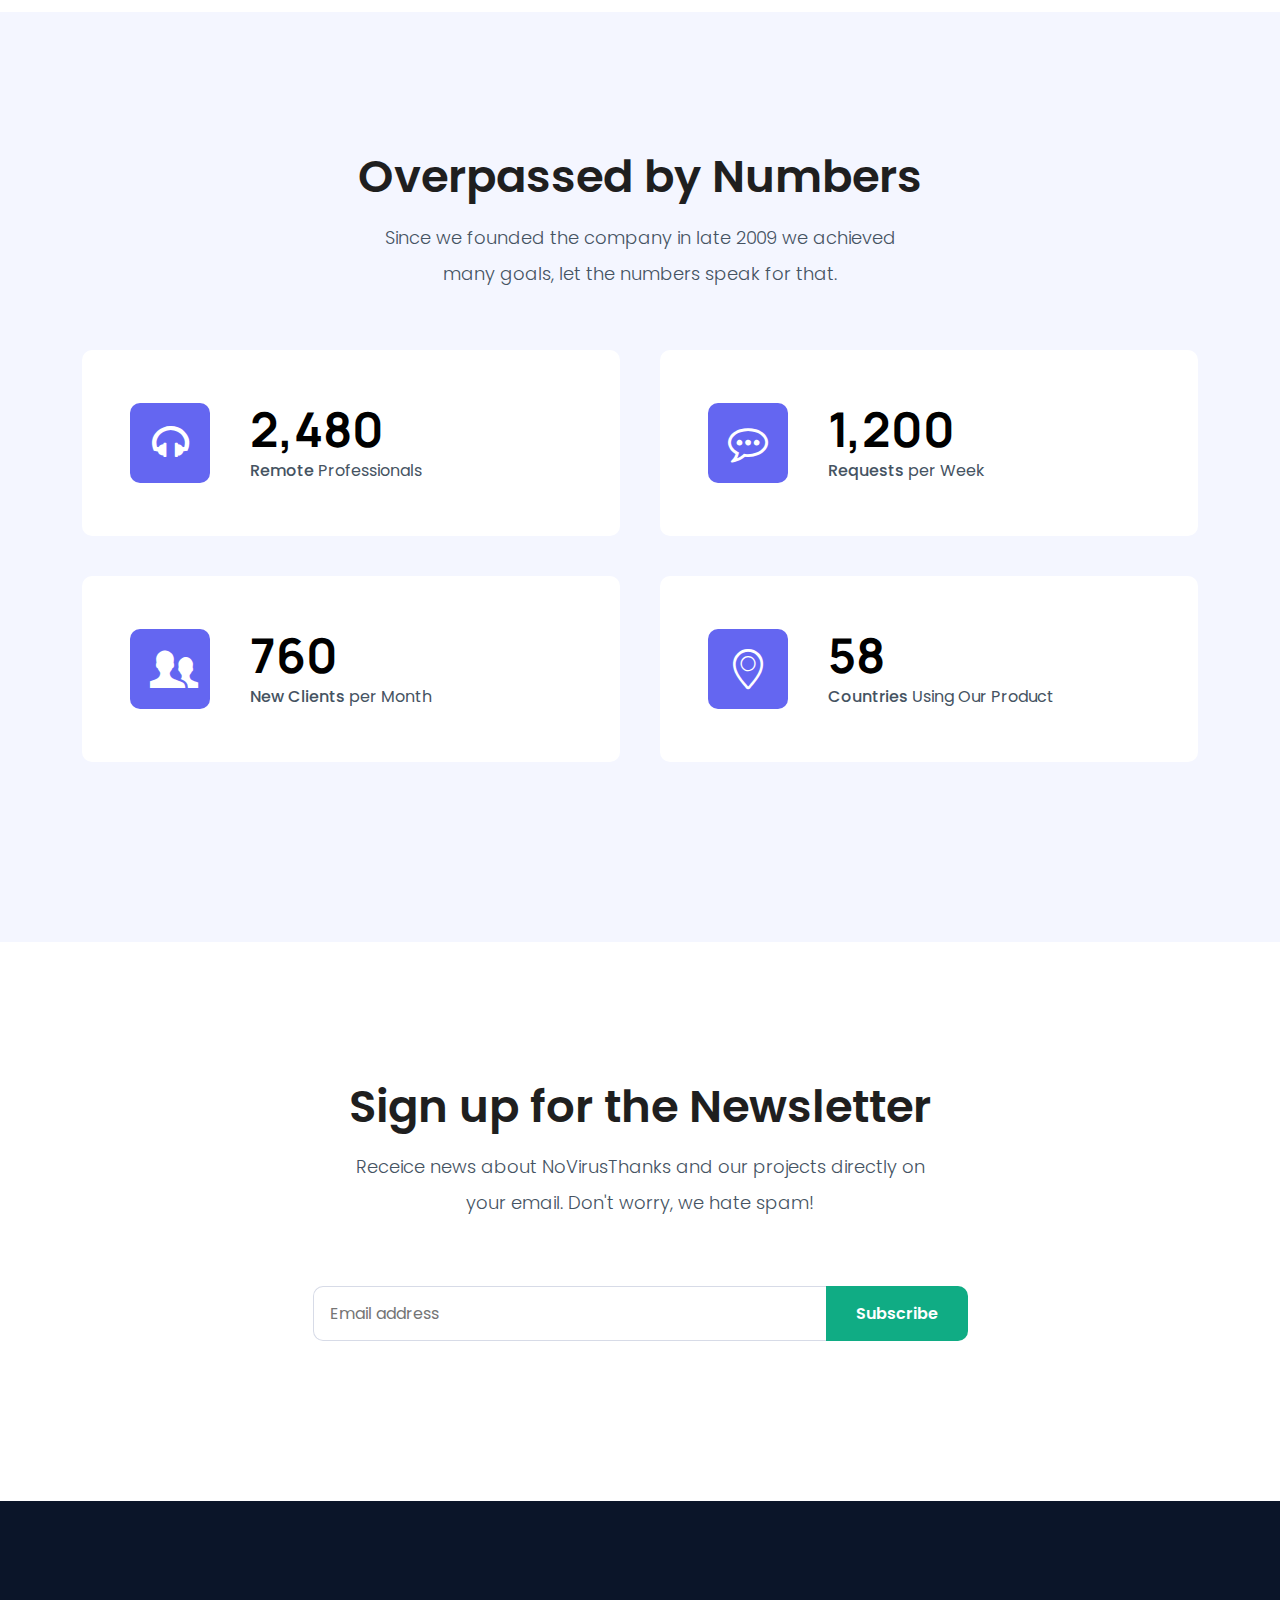
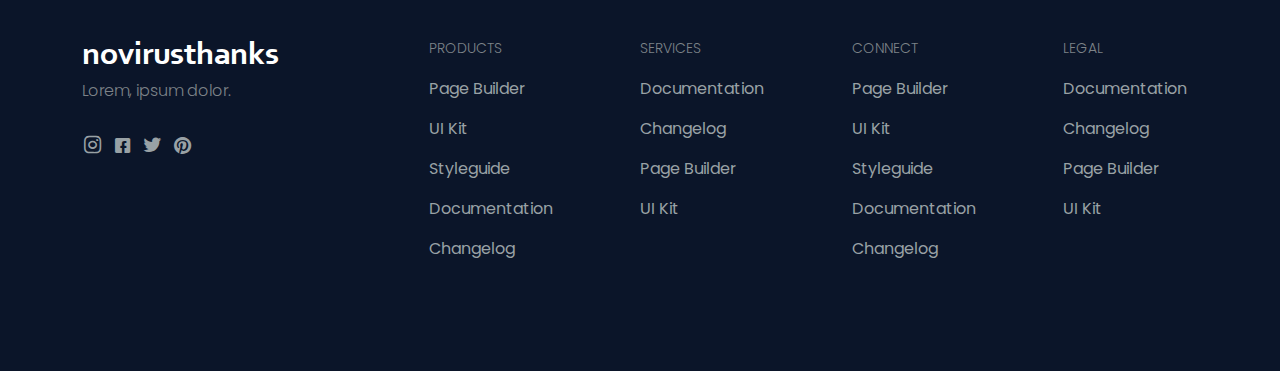
==== commit 077634eb: "Changes" ====
--- a/index.html
+++ b/index.html
@@ -10,9 +10,6 @@
     <title>NoVirusThanks</title>
     <link rel="preconnect" href="https://fonts.googleapis.com">
     <link rel="preconnect" href="https://fonts.gstatic.com" crossorigin>
-    <link
-      href="https://fonts.googleapis.com/css2?family=Manrope:wght@200;300;400;500;600;700;800&family=Poppins:wght@100;200;300;400;500;600;700;800;900&display=swap"
-      rel="stylesheet">
     <link rel="stylesheet" href="assets/css/main.css" />
   </head>
   <body>
@@ -21,7 +18,7 @@
         cybersecurity APIs</p>
       <a href="#" class="btn">Learn more</a>
     </div>
-    <nav class="navbar position-absolute">
+    <nav class="navbar">
       <div class="container">
         <a class="navbar-brand" href="#">novirusthanks</a>
         <button class="navbar-toggler" type="button"
--- a/assets/css/main.css
+++ b/assets/css/main.css
@@ -1,3 +1,4 @@
+@import url("https://fonts.googleapis.com/css2?family=Manrope:wght@200;300;400;500;600;700;800&family=Poppins:wght@100;200;300;400;500;600;700;800;900&display=swap");
 :root {
   --main-color: #10ac84;
   --main-color-hover: #0d7158;
@@ -78,7 +79,7 @@
 }
 
 .navbar {
-  position: relative;
+  position: absolute;
   display: flex;
   flex-wrap: nowrap;
   align-items: center;
@@ -87,15 +88,13 @@
   background-color: transparent;
   width: 100%;
   left: 0;
-}
-.navbar.position-absolute {
-  position: absolute;
+  z-index: 9999999;
+  transition: 0.6s;
 }
 .navbar.navbar-stuck {
   background-color: #0c1620;
-  position: sticky;
+  position: fixed;
   top: 0;
-  z-index: 9999999;
 }
 .navbar .container {
   display: flex;
@@ -208,9 +207,6 @@
   background-color: rgb(32, 50, 73) !important;
   color: #dee2e6;
 }
-.navbar .navbar-collapse .navbar-nav .nav-item.dropdown:hover .dropdown-menu {
-  display: block;
-}
 .navbar .navbar-collapse .navbar-nav .nav-item .nav-link {
   display: block;
   line-height: 1.4;
@@ -234,10 +230,6 @@
   padding-right: 18px;
   align-items: center;
   justify-content: space-between;
-}
-.navbar .navbar-collapse .navbar-nav .nav-item .nav-link.dropdown-toggle:hover::after {
-  transform: rotate(-135deg);
-  top: 9px;
 }
 .navbar .navbar-collapse .navbar-nav .nav-item .nav-link.dropdown-toggle::after {
   content: "";
@@ -254,6 +246,13 @@
   transform: rotate(45deg);
   transition: all 0.2s ease-in-out;
 }
+.navbar .navbar-collapse .navbar-nav .nav-item .nav-link.dropdown-toggle.show + .dropdown-menu {
+  display: block;
+}
+.navbar .navbar-collapse .navbar-nav .nav-item .nav-link.dropdown-toggle.show::after {
+  transform: rotate(-135deg);
+  top: 9px;
+}
 .navbar .navbar-collapse .social-icons {
   display: flex;
   justify-content: center;
@@ -284,8 +283,6 @@
     width: 30px;
   }
   .navbar .navbar-collapse {
-    flex-basis: 100%;
-    flex-direction: column;
     background-color: #000;
     position: fixed;
     right: -100%;
@@ -294,7 +291,6 @@
     width: 300px;
     max-width: 350px;
     padding: 30px 0;
-    animation: slide-out-right 200ms forwards;
     z-index: 99999;
   }
   .navbar .navbar-collapse .navbar-collapse-header {
@@ -319,6 +315,9 @@
     top: 12px;
     transform: rotate(-135deg);
   }
+  .navbar .navbar-collapse.collapsing {
+    animation: slide-out-right 200ms forwards;
+  }
   .navbar .navbar-collapse .navbar-nav {
     flex-direction: column;
     align-items: flex-start !important;
@@ -349,9 +348,6 @@
     background-color: transparent !important;
     color: var(--main-color) !important;
   }
-  .navbar .navbar-collapse .navbar-nav .nav-item.dropdown:hover .dropdown-menu {
-    display: block;
-  }
   .navbar .navbar-collapse .navbar-nav .nav-item .nav-link.active, .navbar .navbar-collapse .navbar-nav .nav-item .nav-link.show, .navbar .navbar-collapse .navbar-nav .nav-item .nav-link:hover {
     color: var(--main-color) !important;
   }
@@ -361,10 +357,6 @@
     padding-right: 18px;
     align-items: center;
     justify-content: space-between;
-  }
-  .navbar .navbar-collapse .navbar-nav .nav-item .nav-link.dropdown-toggle:hover::after {
-    transform: rotate(-135deg);
-    top: 9px;
   }
   .navbar .navbar-collapse .social-icons {
     justify-content: flex-start;
@@ -802,9 +794,9 @@
     font-size: 38px;
   }
   .hero .apivoid-box {
-    grid-template-columns: repeat(auto-fit, minmax(300px, 1fr));
     gap: 40px;
     padding: 80px 16px 36px 16px;
+    grid-template-columns: repeat(auto-fit, minmax(350px, 1fr));
   }
   .hero .apivoid-box .apivoid-box-info {
     order: 2;
@@ -829,6 +821,11 @@
   }
   .hero .apivoid-box .apivoid-box-image img {
     max-height: 250px;
+  }
+}
+@media (max-width: 576px) {
+  .hero .apivoid-box {
+    grid-template-columns: repeat(auto-fit, minmax(250px, 1fr));
   }
 }
 
@@ -866,13 +863,15 @@
 .featured-projects .projects .project {
   background-color: #09121e;
   padding: 36px 35px 58px 30px;
-  border-radius: 20px;
+  border-radius: 17px;
+  overflow: hidden;
 }
 .featured-projects .projects .project .project-title {
   display: flex;
   align-items: center;
+  flex-wrap: wrap;
   gap: 18px;
-  font-size: 30px;
+  font-size: 26px;
   font-weight: 600;
   color: #fff;
   margin-bottom: 24px;
@@ -925,11 +924,12 @@
   justify-content: center;
 }
 .featured-projects .projects .project.big-project .project-info .project-title {
-  font-size: 40px;
+  font-size: 36px;
   margin-bottom: 32px;
 }
 .featured-projects .projects .project.big-project .project-info .project-subtitle {
-  font-size: 26px;
+  font-size: 22px;
+  font-weight: 400;
   color: #f2f2f2;
   margin-bottom: 32px;
 }
@@ -952,9 +952,12 @@
     padding: 36px 0px 58px 30px;
     grid-column: auto;
     gap: 40px;
-  }
-  .featured-projects .projects .project.big-project .project-info {
-    order: 2;
+    grid-template-columns: repeat(auto-fit, minmax(225px, 1fr));
+  }
+}
+@media (max-width: 576px) {
+  .featured-projects .projects {
+    grid-template-columns: repeat(auto-fit, minmax(250px, 1fr));
   }
 }
 
@@ -1060,6 +1063,9 @@
   }
 }
 @media (max-width: 992px) {
+  .company-information-row {
+    grid-template-columns: repeat(auto-fit, minmax(250px, 1fr));
+  }
   .company-information-row .company-info-image {
     margin: auto !important;
     max-width: 400px;
@@ -1095,6 +1101,7 @@
   display: flex;
   align-items: center;
   gap: 40px;
+  flex-wrap: wrap;
 }
 .overpassed .overpassed-numbers .overpassed-number-info {
   display: flex;
@@ -1127,6 +1134,11 @@
 }
 .overpassed .overpassed-numbers .overpassed-number-subtitle strong {
   font-weight: 500;
+}
+@media (max-width: 768px) {
+  .overpassed .overpassed-numbers {
+    grid-template-columns: repeat(auto-fit, minmax(250px, 1fr)) !important;
+  }
 }
 
 .newsletter {
@@ -1152,6 +1164,7 @@
   border-radius: 10px 0 0 10px;
   flex: 1;
   height: 55px;
+  max-width: 100%;
 }
 .newsletter .input-group input:focus {
   outline: none;
@@ -1161,6 +1174,20 @@
   width: auto;
   padding: 18px 30px;
 }
+@media (max-width: 768px) {
+  .newsletter .input-group {
+    max-width: 100% !important;
+  }
+  .newsletter .input-group input {
+    max-width: calc(100% - 110px);
+    height: 50px;
+  }
+  .newsletter .input-group .btn-subscribe {
+    width: 95px;
+    font-size: 14px;
+    height: 50px;
+  }
+}
 
 @keyframes gradient {
   0% {
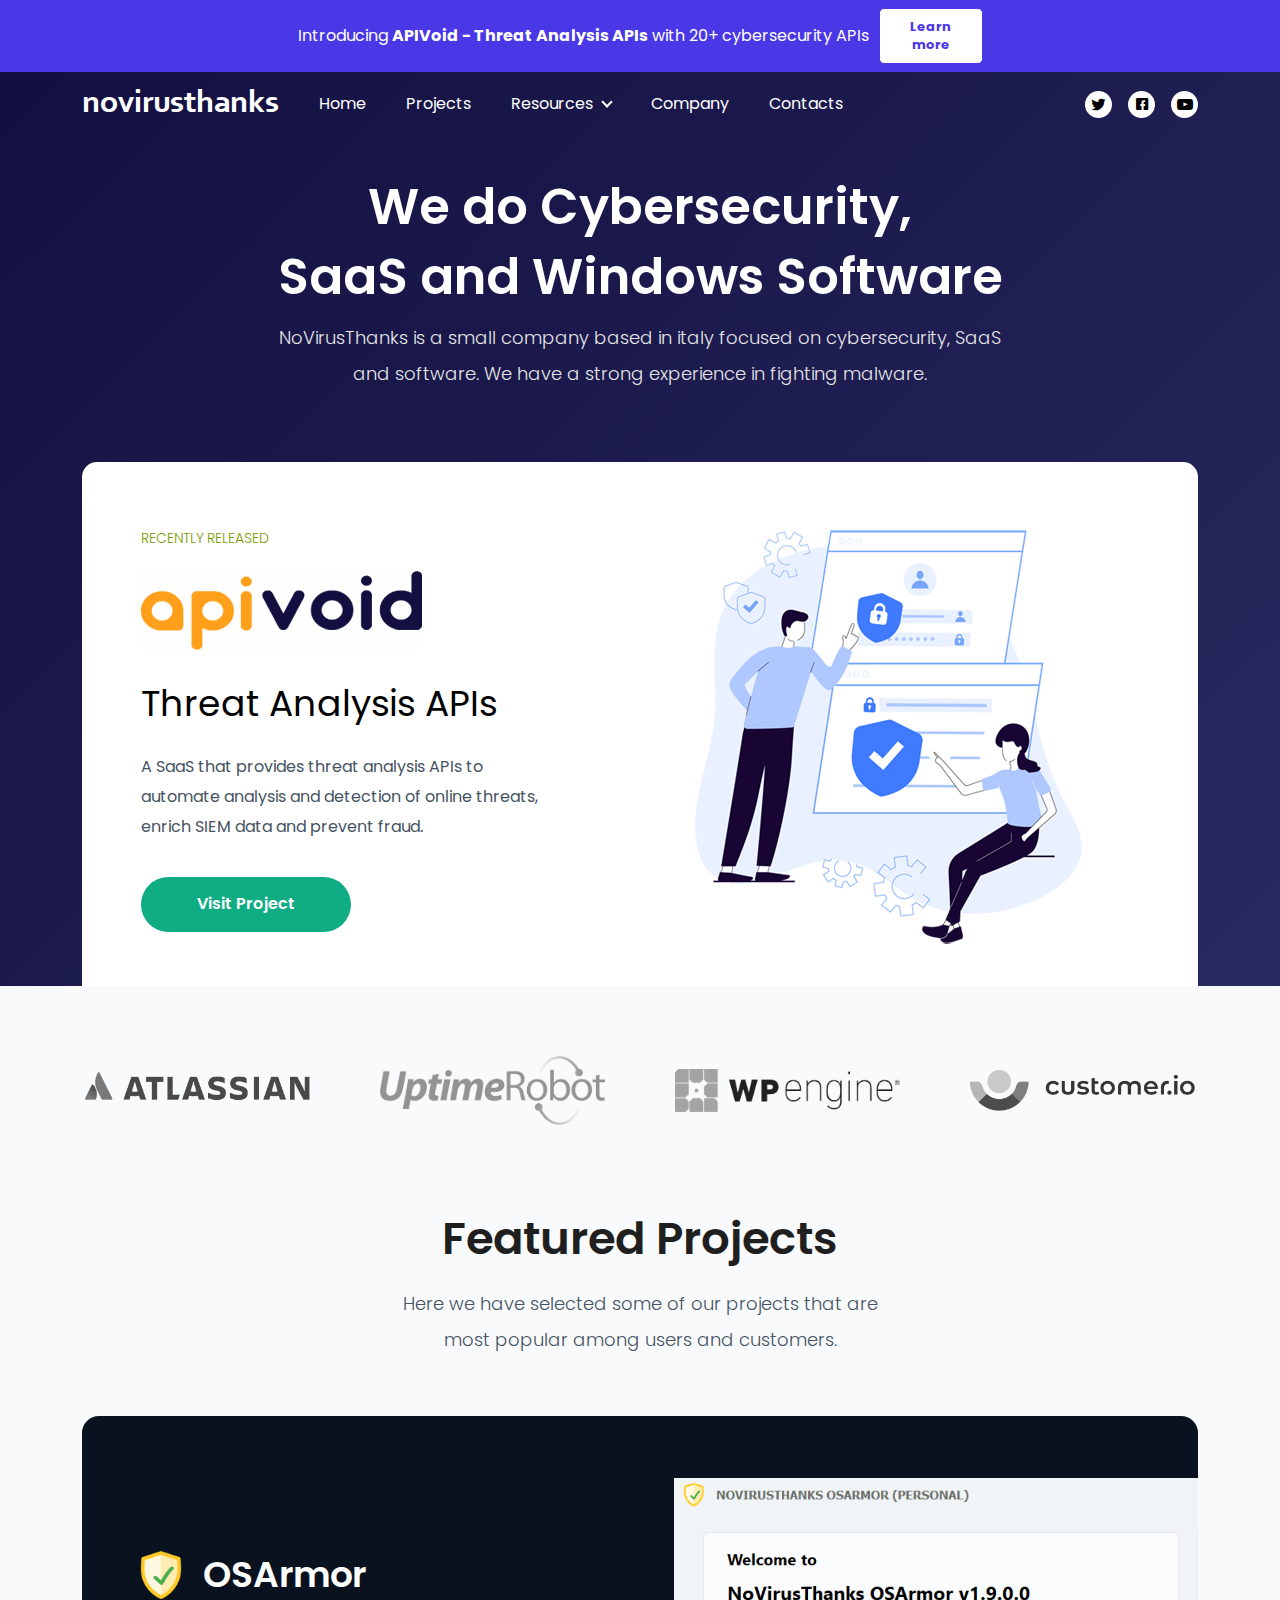
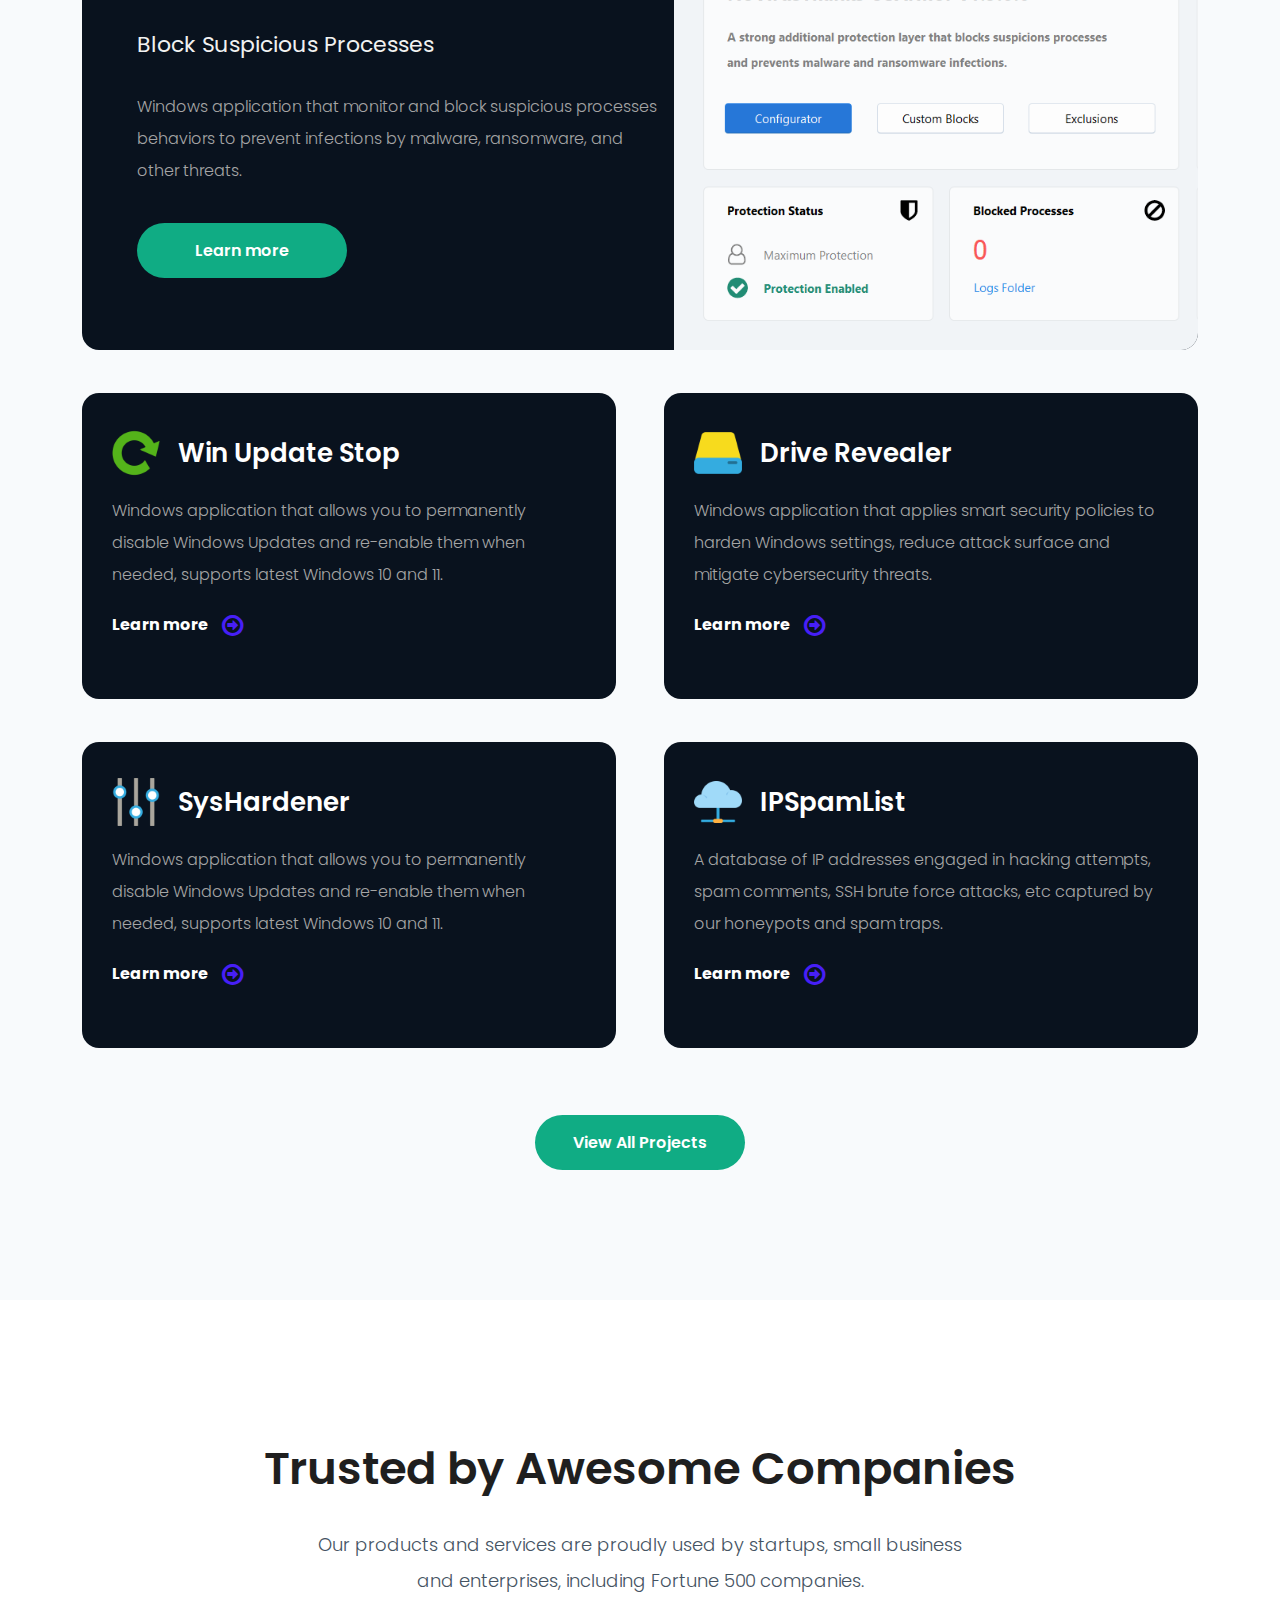
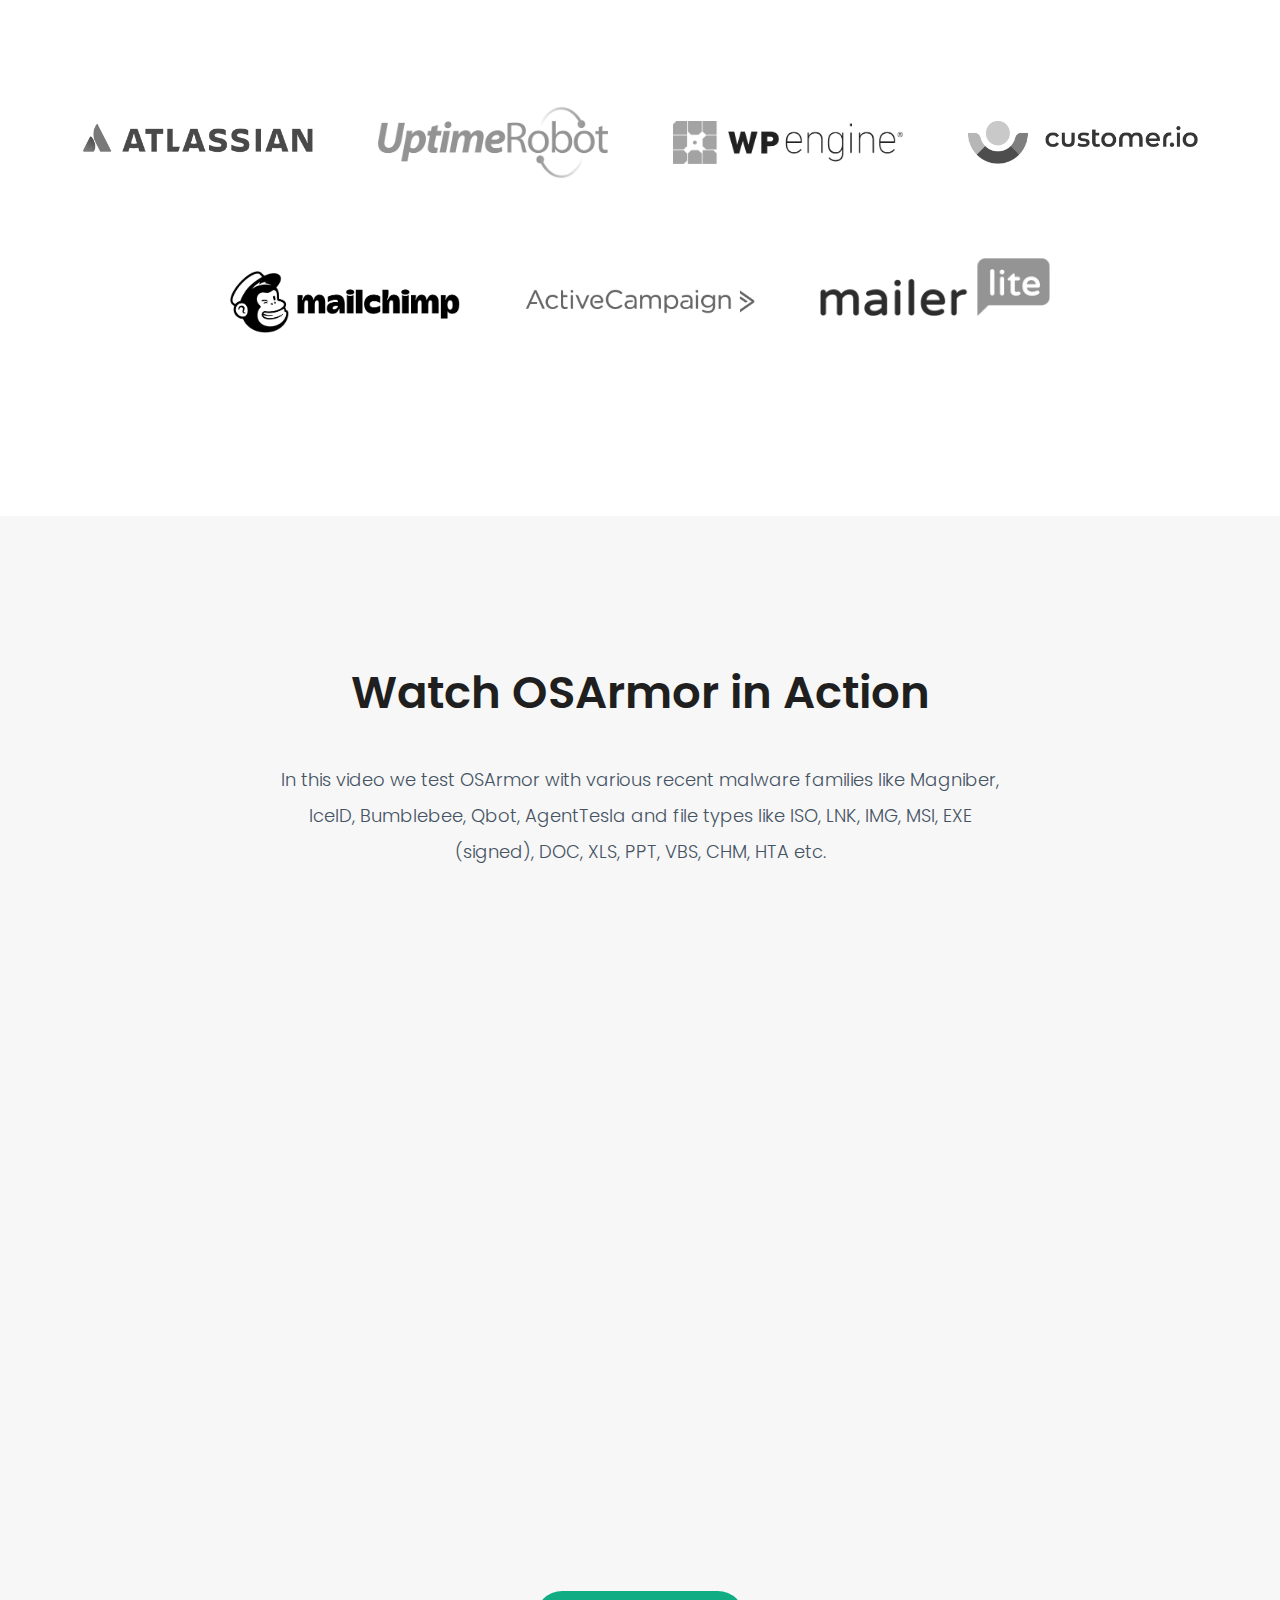
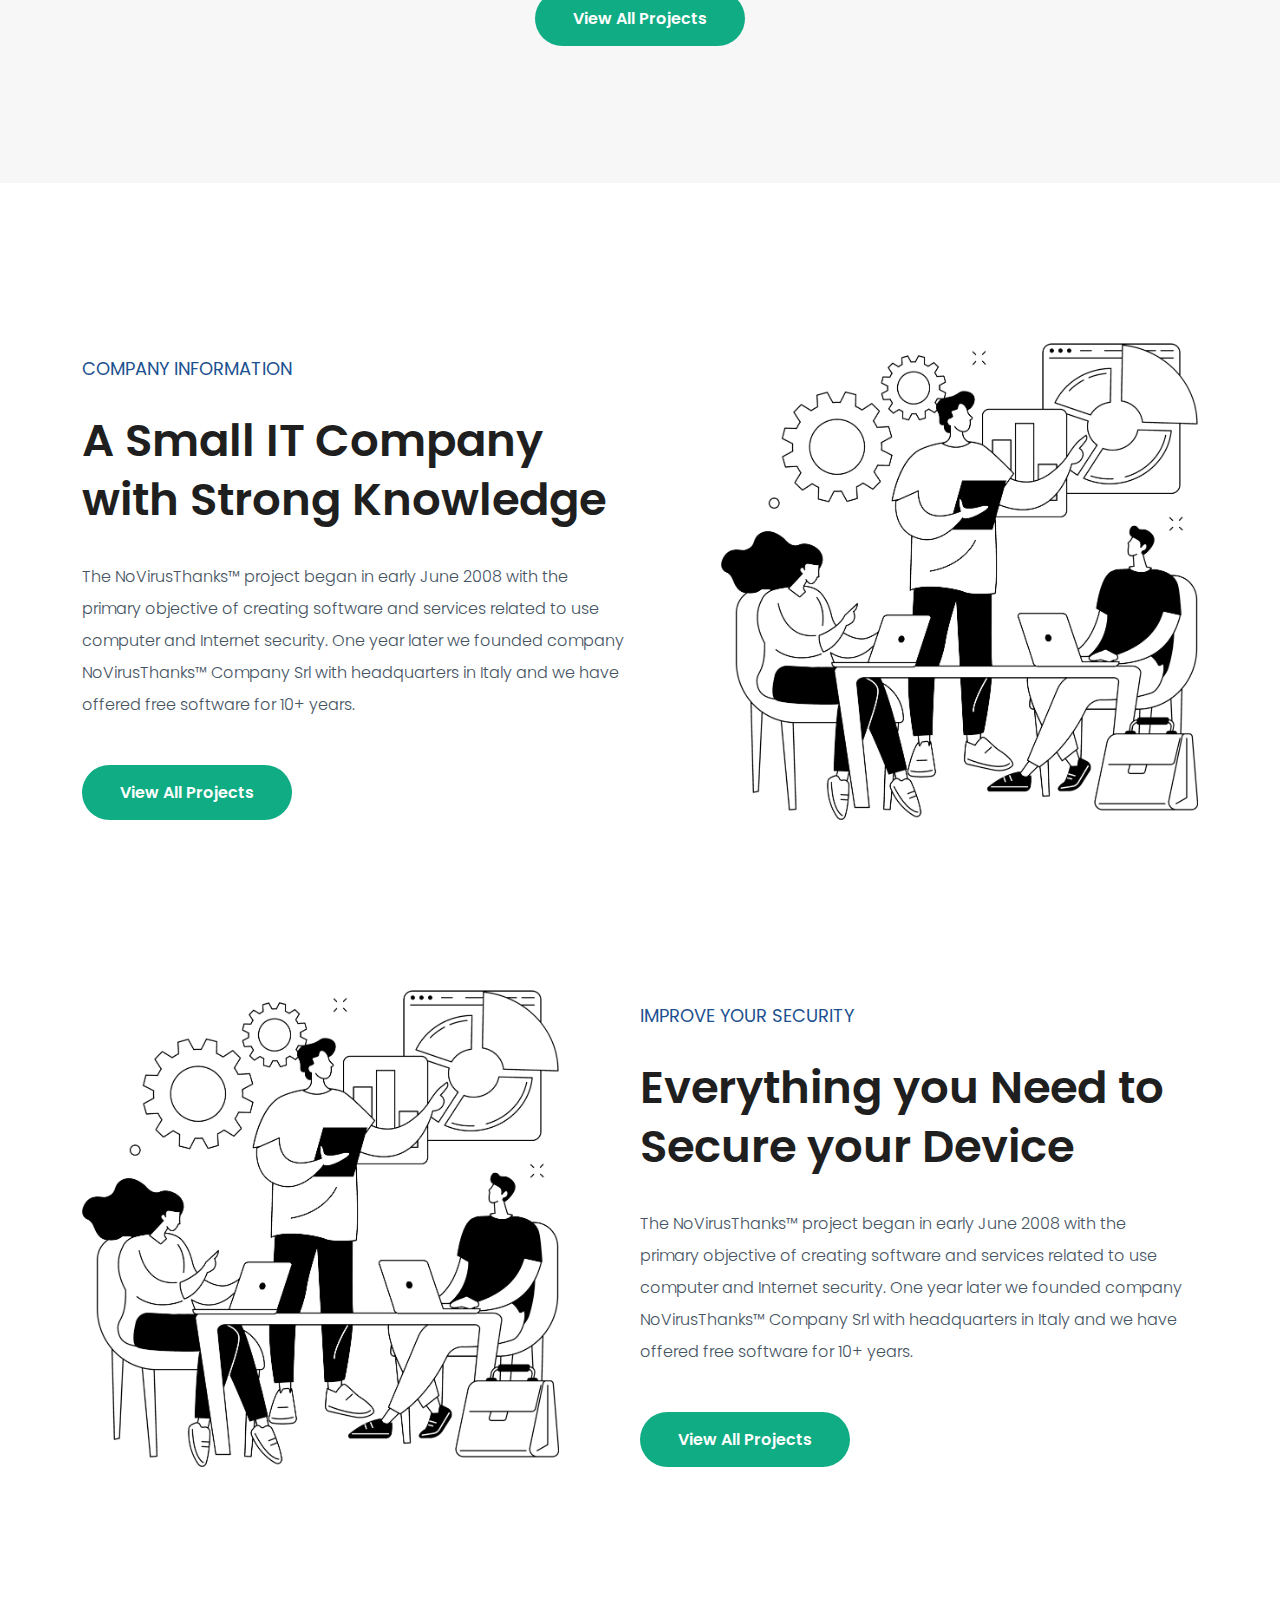
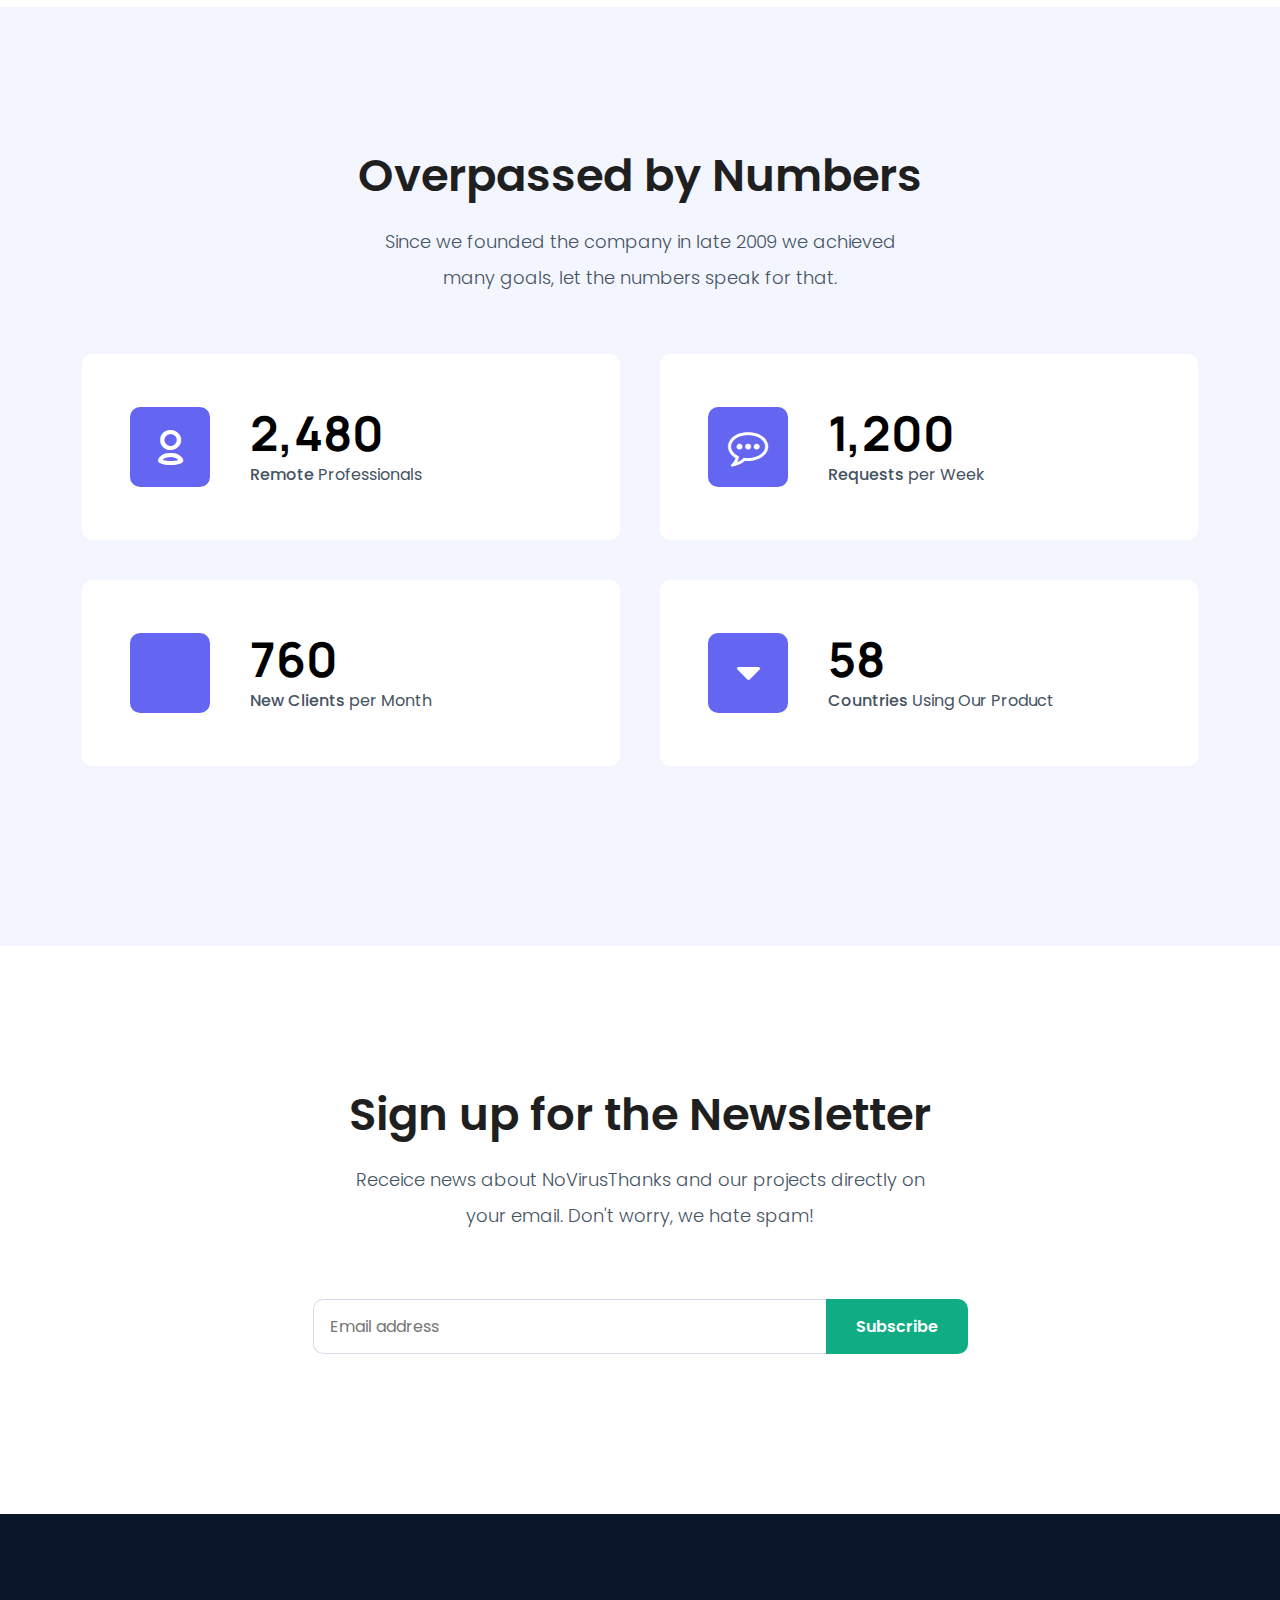
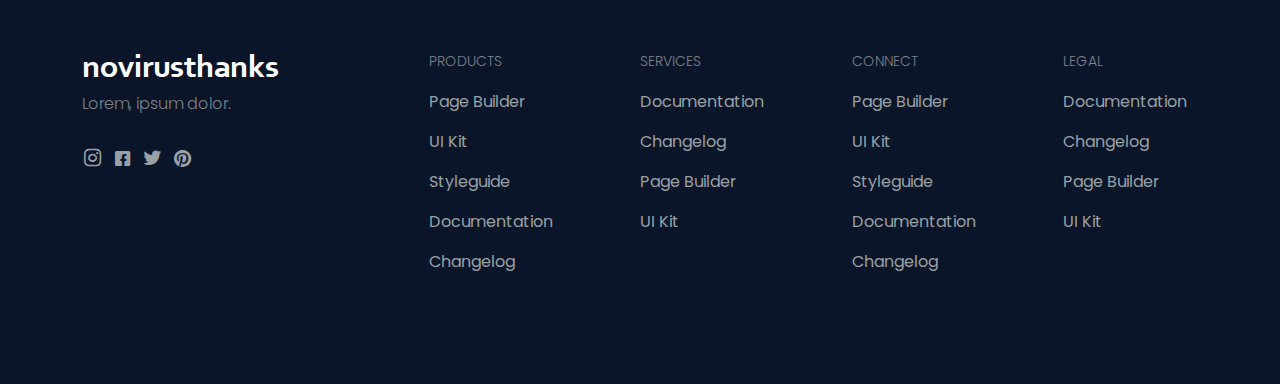
==== commit 39520ab7: "changes" ====
--- a/index.html
+++ b/index.html
@@ -50,7 +50,8 @@
               <ul class="dropdown-menu">
                 <li><a class="dropdown-item" href="#">Action</a></li>
                 <li><a class="dropdown-item" href="#">Another action</a></li>
-                <li><a class="dropdown-item" href="#">Something else here</a></li>
+                <li><a class="dropdown-item" href="#">Something else
+                    here</a></li>
               </ul>
             </li>
             <li class="nav-item">
@@ -61,15 +62,17 @@
             </li>
           </ul>
           <div class="social-icons">
-            <a href="#" class="social-icon"><i class="icon icon-twitter">&#xf099;</i></a>
-            <a href="#" class="social-icon"><i class="icon icon-facebook-rect">&#xf301;</i></a>
+            <a href="#" class="social-icon"><i
+                class="icon icon-twitter">&#xf099;</i></a>
+            <a href="#" class="social-icon"><i
+                class="icon icon-facebook-rect">&#xf301;</i></a>
             <a href="#" class="social-icon"><i
                 class="icon icon-youtube-play">&#xf16a;</i></a>
           </div>
         </div>
       </div>
     </nav>
-    <section class="hero">
+    <section class="hero hero-home">
       <div class="container">
         <div class="hero-info">
           <h1 class="section-title">We do Cybersecurity,<br> SaaS and Windows
@@ -90,7 +93,7 @@
               analysis APIs to
               automate analysis and detection of online threats,
               enrich SIEM data and prevent fraud.</p>
-            <a href="#" class="btn-view-projects">Visit Project</a>
+            <a href="projects.html" class="btn-view-projects">Visit Project</a>
           </div>
           <div class="apivoid-box-image">
             <img src="assets/images/apivoid-box.png"
@@ -179,7 +182,8 @@
           </div>
         </div>
         <div class="btn-wrapper">
-          <a href="#" class="btn-view-projects">View All Projects</a>
+          <a href="projects.html" class="btn-view-projects">View All
+            Projects</a>
         </div>
       </div>
     </section>
@@ -222,7 +226,8 @@
             allowfullscreen></iframe>
         </div>
         <div class="btn-wrapper">
-          <a href="#" class="btn-view-projects">View All Projects</a>
+          <a href="projects.html" class="btn-view-projects">View All
+            Projects</a>
         </div>
       </div>
     </section>
@@ -243,7 +248,8 @@
               NoVirusThanks&trade; Company Srl with headquarters in Italy and we
               have
               offered free software for 10+ years.</p>
-            <a href="#" class="btn-view-projects">View All Projects</a>
+            <a href="projects.html" class="btn-view-projects">View All
+              Projects</a>
           </div>
           <div class="company-info-image">
             <img src="assets/images/company-information-image.png"
@@ -269,7 +275,8 @@
               NoVirusThanks&trade; Company Srl with headquarters in Italy and we
               have
               offered free software for 10+ years.</p>
-            <a href="#" class="btn-view-projects">View All Projects</a>
+            <a href="projects.html" class="btn-view-projects">View All
+              Projects</a>
           </div>
         </div>
       </div>
@@ -281,7 +288,8 @@
           we achieved many goals, let the numbers speak for that.</p>
         <div class="overpassed-numbers">
           <div class="overpassed-number">
-            <div class="overpassed-number-icon"><i class="icon icon-headphones">&#xe801;</i></div>
+            <div class="overpassed-number-icon"><i
+                class="icon icon-headphones">&#xe801;</i></div>
             <div class="overpassed-number-info">
               <div class="overpassed-number-title">2,480</div>
               <div class="overpassed-number-subtitle"><strong>Remote</strong>
@@ -298,15 +306,18 @@
             </div>
           </div>
           <div class="overpassed-number">
-            <div class="overpassed-number-icon"><i class="icon icon-users">&#xf064;</i></div>
+            <div class="overpassed-number-icon"><i
+                class="icon icon-users">&#xf064;</i></div>
             <div class="overpassed-number-info">
               <div class="overpassed-number-title">760</div>
-              <div class="overpassed-number-subtitle"><strong>New Clients</strong>
+              <div class="overpassed-number-subtitle"><strong>New
+                  Clients</strong>
                 per Month</div>
             </div>
           </div>
           <div class="overpassed-number">
-            <div class="overpassed-number-icon"><i class="icon icon-location">&#xe800;</i></div>
+            <div class="overpassed-number-icon"><i
+                class="icon icon-location">&#xe800;</i></div>
             <div class="overpassed-number-info">
               <div class="overpassed-number-title">58</div>
               <div class="overpassed-number-subtitle"><strong>Countries</strong>
@@ -336,9 +347,12 @@
             <a href="#" class="about-footer-logo">novirusthanks</a>
             <p class="about-footer-description">Lorem, ipsum dolor.</p>
             <div class="social-icons">
-              <a href="#" class="social-icon"><i class="icon icon-instagram">&#xf16d;</i></a>
-              <a href="#" class="social-icon"><i class="icon icon-facebook-rect">&#xf301;</i></a>
-              <a href="#" class="social-icon"><i class="icon icon-twitter">&#xf099;</i></a>
+              <a href="#" class="social-icon"><i
+                  class="icon icon-instagram">&#xf16d;</i></a>
+              <a href="#" class="social-icon"><i
+                  class="icon icon-facebook-rect">&#xf301;</i></a>
+              <a href="#" class="social-icon"><i
+                  class="icon icon-twitter">&#xf099;</i></a>
               <a href="#" class="social-icon"><i
                   class="icon icon-pinterest-circled">&#xf0d2;</i></a>
             </div>
--- a/assets/css/main.css
+++ b/assets/css/main.css
@@ -2,655 +2,6 @@
 :root {
   --main-color: #10ac84;
   --main-color-hover: #0d7158;
-}
-
-.container {
-  width: 100%;
-  padding-right: 0.75rem;
-  padding-left: 0.75rem;
-  margin-right: auto;
-  margin-left: auto;
-}
-
-@media (min-width: 576px) {
-  .container {
-    max-width: 540px;
-  }
-}
-@media (min-width: 768px) {
-  .container {
-    max-width: 720px;
-  }
-}
-@media (min-width: 992px) {
-  .container {
-    max-width: 960px;
-  }
-}
-@media (min-width: 1200px) {
-  .container {
-    max-width: 1140px;
-  }
-}
-.top-bar {
-  text-align: center;
-  display: flex;
-  justify-content: center;
-  align-items: center;
-  flex-wrap: wrap;
-  padding: 8px 0;
-  background-color: #4a37e5;
-  color: #fff;
-  gap: 10px;
-}
-.top-bar p {
-  margin: 0;
-}
-.top-bar a {
-  text-decoration: none !important;
-  padding: 9px 12px;
-  background-color: #fff;
-  color: #4a37e5 !important;
-  border-radius: 5px;
-  font-weight: 700;
-  line-height: 18px;
-  font-size: 13px;
-  width: 104px;
-  border: 1px solid;
-  transition: all 0.3s ease-in-out;
-}
-.top-bar a:hover {
-  border-color: #fff;
-  background-color: transparent;
-  color: #fff !important;
-}
-@media (max-width: 992px) {
-  .top-bar {
-    padding: 10px 0;
-  }
-  .top-bar p {
-    font-size: 14px;
-  }
-}
-@media (max-width: 768px) {
-  .top-bar {
-    flex-direction: column;
-  }
-}
-
-.navbar {
-  position: absolute;
-  display: flex;
-  flex-wrap: nowrap;
-  align-items: center;
-  justify-content: flex-start;
-  padding: 16px 0;
-  background-color: transparent;
-  width: 100%;
-  left: 0;
-  z-index: 9999999;
-  transition: 0.6s;
-}
-.navbar.navbar-stuck {
-  background-color: #0c1620;
-  position: fixed;
-  top: 0;
-}
-.navbar .container {
-  display: flex;
-  flex-wrap: inherit;
-  align-items: center;
-  justify-content: space-between;
-}
-.navbar .navbar-brand {
-  display: block;
-  font-family: "Corbel", sans-serif;
-  font-weight: bold;
-  font-size: 32px;
-  color: #fff !important;
-  text-decoration: none !important;
-  white-space: nowrap;
-  line-height: 32px;
-  margin-right: 40px;
-}
-.navbar .navbar-toggler {
-  width: 40px;
-  height: 28px;
-  position: relative;
-  cursor: pointer;
-  z-index: 100;
-  background-color: transparent;
-  border: none;
-  display: none;
-}
-.navbar .navbar-toggler span {
-  background: #fff;
-  display: block;
-  position: absolute;
-  height: 2px;
-  transform: rotate(0deg);
-  transition: all 0.25s cubic-bezier(0.22, 0.61, 0.36, 1);
-  opacity: 1;
-  width: 100%;
-  left: 0;
-  cursor: pointer;
-}
-.navbar .navbar-toggler span:nth-child(1) {
-  top: 0px;
-}
-.navbar .navbar-toggler span:nth-child(2) {
-  top: 12px;
-}
-.navbar .navbar-toggler span:nth-child(3) {
-  top: 24px;
-}
-@media (prefers-reduced-motion: reduce) {
-  .navbar .navbar-toggler {
-    transition: none;
-  }
-}
-.navbar .navbar-collapse {
-  display: flex !important;
-  flex-basis: auto;
-  flex-grow: 1;
-  align-items: center;
-}
-.navbar .navbar-collapse .navbar-collapse-header {
-  display: none;
-}
-.navbar .navbar-collapse .navbar-nav {
-  display: flex;
-  padding-left: 0;
-  margin-bottom: 0;
-  list-style: none;
-  gap: 40px;
-  flex-direction: row;
-}
-.navbar .navbar-collapse .navbar-nav .nav-item {
-  display: flex;
-  align-items: center;
-  justify-content: center;
-  position: relative;
-}
-.navbar .navbar-collapse .navbar-nav .nav-item.dropdown .dropdown-menu {
-  display: none;
-  min-width: 10rem;
-  padding: 0.5rem 0;
-  position: absolute;
-  left: 0;
-  top: 100%;
-  margin-top: 0.125rem;
-  font-size: 0;
-  list-style-type: none;
-  overflow: hidden;
-  border-radius: 0.375rem;
-  background-color: #0b1529;
-  background-clip: padding-box;
-  border: 1px solid rgba(255, 255, 255, 0.15);
-  transition: all 0.2s ease-in-out;
-}
-.navbar .navbar-collapse .navbar-nav .nav-item.dropdown .dropdown-menu li .dropdown-item {
-  padding: 0.25rem 1rem;
-  clear: both;
-  font-weight: 400;
-  color: #dee2e6 !important;
-  text-align: inherit;
-  white-space: nowrap;
-  background-color: transparent;
-  border: 0;
-  display: inline-block;
-  text-decoration: none !important;
-  width: 100%;
-  font-size: 1rem;
-}
-.navbar .navbar-collapse .navbar-nav .nav-item.dropdown .dropdown-menu li .dropdown-item:hover {
-  background-color: rgb(32, 50, 73) !important;
-  color: #dee2e6;
-}
-.navbar .navbar-collapse .navbar-nav .nav-item .nav-link {
-  display: block;
-  line-height: 1.4;
-  color: #fff !important;
-  font-size: 16px;
-  text-decoration: none !important;
-  background: none;
-  transition: color 0.15s ease-in-out, background-color 0.15s ease-in-out, border-color 0.15s ease-in-out;
-}
-.navbar .navbar-collapse .navbar-nav .nav-item .nav-link.active, .navbar .navbar-collapse .navbar-nav .nav-item .nav-link.show, .navbar .navbar-collapse .navbar-nav .nav-item .nav-link:hover {
-  color: var(--main-color) !important;
-}
-@media (prefers-reduced-motion: reduce) {
-  .navbar .navbar-collapse .navbar-nav .nav-item .nav-link {
-    transition: none;
-  }
-}
-.navbar .navbar-collapse .navbar-nav .nav-item .nav-link.dropdown-toggle {
-  position: relative;
-  display: inline-flex;
-  padding-right: 18px;
-  align-items: center;
-  justify-content: space-between;
-}
-.navbar .navbar-collapse .navbar-nav .nav-item .nav-link.dropdown-toggle::after {
-  content: "";
-  border-bottom-style: solid;
-  border-bottom-width: 2px;
-  border-right-style: solid;
-  border-right-width: 2px;
-  display: inline-block;
-  height: 8px;
-  right: 0px;
-  position: absolute;
-  top: 5.5px;
-  width: 8px;
-  transform: rotate(45deg);
-  transition: all 0.2s ease-in-out;
-}
-.navbar .navbar-collapse .navbar-nav .nav-item .nav-link.dropdown-toggle.show + .dropdown-menu {
-  display: block;
-}
-.navbar .navbar-collapse .navbar-nav .nav-item .nav-link.dropdown-toggle.show::after {
-  transform: rotate(-135deg);
-  top: 9px;
-}
-.navbar .navbar-collapse .social-icons {
-  display: flex;
-  justify-content: center;
-  align-items: center;
-  margin-left: auto;
-  gap: 16px;
-}
-.navbar .navbar-collapse .social-icons .social-icon {
-  display: flex;
-  justify-content: center;
-  align-items: center;
-  width: 27px;
-  height: 27px;
-  background-color: #ffffff;
-  border-radius: 50%;
-  text-decoration: none !important;
-  color: #000 !important;
-  transition: all 0.2s ease-in-out;
-}
-.navbar .navbar-collapse .social-icons .social-icon:hover {
-  color: var(--main-color) !important;
-}
-@media (max-width: 992px) {
-  .navbar .navbar-brand {
-    font-size: 26px;
-  }
-  .navbar .navbar-toggler {
-    width: 30px;
-  }
-  .navbar .navbar-collapse {
-    background-color: #000;
-    position: fixed;
-    right: -100%;
-    top: 0px;
-    bottom: 0;
-    width: 300px;
-    max-width: 350px;
-    padding: 30px 0;
-    z-index: 99999;
-  }
-  .navbar .navbar-collapse .navbar-collapse-header {
-    display: flex;
-    align-items: center;
-    justify-content: space-between;
-    padding: 0px 30px 16px 30px;
-    border-bottom: 1px solid;
-  }
-  .navbar .navbar-collapse .navbar-collapse-header .navbar-collapse-heading {
-    margin-bottom: 0;
-    color: #fff;
-  }
-  .navbar .navbar-collapse .navbar-collapse-header .navbar-toggler {
-    width: 25px;
-  }
-  .navbar .navbar-collapse .navbar-collapse-header .navbar-toggler span:nth-child(1) {
-    top: 12px;
-    transform: rotate(135deg);
-  }
-  .navbar .navbar-collapse .navbar-collapse-header .navbar-toggler span:nth-child(2) {
-    top: 12px;
-    transform: rotate(-135deg);
-  }
-  .navbar .navbar-collapse.collapsing {
-    animation: slide-out-right 200ms forwards;
-  }
-  .navbar .navbar-collapse .navbar-nav {
-    flex-direction: column;
-    align-items: flex-start !important;
-    gap: 25px;
-    margin: 40px 0;
-    padding: 0 30px;
-  }
-  .navbar .navbar-collapse .navbar-nav .nav-item {
-    width: 100%;
-    justify-content: flex-start;
-  }
-  .navbar .navbar-collapse .navbar-nav .nav-item.dropdown {
-    flex-direction: column;
-    justify-content: flex-start !important;
-    align-items: flex-start !important;
-  }
-  .navbar .navbar-collapse .navbar-nav .nav-item.dropdown .dropdown-menu {
-    position: static !important;
-    border-radius: 0;
-    border: none;
-    width: 100%;
-    background-color: transparent;
-  }
-  .navbar .navbar-collapse .navbar-nav .nav-item.dropdown .dropdown-menu li .dropdown-item {
-    padding: 0;
-  }
-  .navbar .navbar-collapse .navbar-nav .nav-item.dropdown .dropdown-menu li .dropdown-item:hover {
-    background-color: transparent !important;
-    color: var(--main-color) !important;
-  }
-  .navbar .navbar-collapse .navbar-nav .nav-item .nav-link.active, .navbar .navbar-collapse .navbar-nav .nav-item .nav-link.show, .navbar .navbar-collapse .navbar-nav .nav-item .nav-link:hover {
-    color: var(--main-color) !important;
-  }
-  .navbar .navbar-collapse .navbar-nav .nav-item .nav-link.dropdown-toggle {
-    position: relative;
-    display: inline-flex;
-    padding-right: 18px;
-    align-items: center;
-    justify-content: space-between;
-  }
-  .navbar .navbar-collapse .social-icons {
-    justify-content: flex-start;
-    padding: 0 30px;
-  }
-  .navbar .navbar-collapse.show {
-    animation: slide-in-right 200ms forwards;
-    display: block !important;
-    overflow-y: auto;
-  }
-  .navbar .navbar-toggler {
-    display: block;
-  }
-}
-
-@keyframes slide-in-right {
-  0% {
-    right: -100%;
-  }
-  100% {
-    right: 0px;
-  }
-}
-@keyframes slide-out-right {
-  0% {
-    right: 0px;
-  }
-  100% {
-    right: -100%;
-  }
-}
-footer {
-  background-color: #0b1529;
-  color: #fff;
-  padding: 140px 0 90px 0;
-}
-footer .footer-cols {
-  display: flex;
-  justify-content: space-between;
-  flex-wrap: wrap;
-  gap: 60px;
-}
-footer .footer-cols .footer-col {
-  flex: 0 0 135px;
-  max-width: 135px;
-  width: 100%;
-}
-footer .footer-cols .footer-col.about-footer {
-  flex: 0 0 270px;
-  max-width: 270px;
-}
-footer .footer-cols .footer-col.about-footer .about-footer-logo {
-  display: block;
-  font-family: "Corbel", sans-serif;
-  font-weight: bold;
-  font-size: 32px;
-  color: #fff !important;
-  text-decoration: none !important;
-  margin-bottom: 4px;
-  line-height: 30px;
-}
-footer .footer-cols .footer-col.about-footer .about-footer-description {
-  font-size: 16px;
-  font-weight: 300;
-  color: #7d8388;
-  margin-bottom: 18px;
-}
-footer .footer-cols .footer-col.about-footer .social-icons {
-  display: flex;
-  align-items: center;
-  gap: 10px;
-}
-footer .footer-cols .footer-col.about-footer .social-icons .social-icon {
-  color: #99a1a5 !important;
-  text-decoration: none !important;
-  font-size: 20px;
-}
-footer .footer-cols .footer-col.about-footer .social-icons .social-icon:hover {
-  color: var(--main-color) !important;
-}
-footer .footer-cols .footer-col-title {
-  font-size: 14px;
-  font-weight: 300;
-  color: #7d8388;
-  text-transform: uppercase;
-  margin-bottom: 16px;
-}
-footer .footer-cols .footer-col ul {
-  list-style: none;
-  padding: 0;
-  display: flex;
-  justify-content: center;
-  flex-direction: column;
-  gap: 8px;
-}
-footer .footer-cols .footer-col ul li a {
-  font-size: 16px;
-  font-weight: 400;
-  color: #99a1a5 !important;
-  text-decoration: none !important;
-}
-footer .footer-cols .footer-col ul li a:hover {
-  color: var(--main-color) !important;
-}
-@media (max-width: 1200px) {
-  footer .footer-cols .footer-col.about-footer {
-    flex: 0 0 100%;
-    max-width: 100%;
-  }
-}
-@media (max-width: 768px) {
-  footer .footer-cols {
-    justify-content: flex-start;
-  }
-}
-
-.icon {
-  font-family: "fontello";
-  font-style: normal;
-  font-weight: normal;
-  speak: never;
-  display: inline-block;
-  text-decoration: inherit;
-  width: 1em;
-  text-align: center;
-  font-variant: normal;
-  text-transform: none;
-  line-height: 1em;
-  -webkit-font-smoothing: antialiased;
-  -moz-osx-font-smoothing: grayscale;
-}
-
-@font-face {
-  font-family: "fontello";
-  src: url("../fonts/fontello.eot");
-  src: url("../fonts/fontello.eot#iefix") format("embedded-opentype"), url("../fonts/fontello.woff") format("woff"), url("../fonts/fontello.ttf") format("truetype"), url("../fonts/fontello.svg#fontello") format("svg");
-  font-weight: normal;
-  font-style: normal;
-}
-@font-face {
-  font-family: "Corbel";
-  src: url("../fonts/CORBEL.TTF");
-  src: url("../fonts/Corbel-Bold.ttf") format("truetype");
-  font-weight: normal;
-  font-style: normal;
-}
-*,
-::after,
-::before {
-  box-sizing: border-box;
-}
-
-[role=button] {
-  cursor: pointer;
-}
-
-article,
-aside,
-dialog,
-figcaption,
-figure,
-footer,
-header,
-hgroup,
-main,
-nav,
-section {
-  display: block;
-}
-
-ol ol,
-ol ul,
-ul ol,
-ul ul {
-  margin-bottom: 0;
-}
-
-dl,
-ol,
-ul {
-  margin-top: 0;
-  margin-bottom: 1rem;
-}
-
-ol,
-ul {
-  padding-left: 2rem;
-}
-
-h1,
-h2,
-h3,
-h4,
-h5,
-h6,
-.h1,
-.h2,
-.h3,
-.h4,
-.h5,
-.h6 {
-  margin-bottom: 0.5rem;
-  font-family: inherit;
-  font-weight: 500;
-  line-height: 1.1;
-  color: inherit;
-}
-
-h1,
-h2,
-h3,
-h4,
-h5,
-h6 {
-  margin-top: 0;
-  margin-bottom: 0.5rem;
-}
-
-.h5,
-h5 {
-  font-size: 1.25rem;
-}
-
-img {
-  vertical-align: middle;
-  border-style: none;
-}
-
-p {
-  margin-top: 0;
-  margin-bottom: 1rem;
-}
-
-a {
-  color: #3939d0 !important;
-  text-decoration: underline !important;
-  cursor: pointer;
-}
-
-a,
-area,
-button,
-[role=button],
-input,
-label,
-select,
-summary,
-textarea {
-  touch-action: manipulation;
-}
-
-body {
-  margin: 0;
-  font-family: "Poppins", sans-serif;
-  font-size: 1rem;
-  font-weight: normal;
-  line-height: 2;
-  color: #575757;
-  background-color: #fff;
-  overflow-x: hidden;
-}
-
-[type=button]:not(:disabled),
-[type=reset]:not(:disabled),
-[type=submit]:not(:disabled),
-button:not(:disabled) {
-  cursor: pointer;
-}
-
-[type=button],
-[type=reset],
-[type=submit],
-button {
-  -webkit-appearance: button;
-}
-
-button,
-select {
-  text-transform: none;
-}
-
-button,
-input,
-optgroup,
-select,
-textarea {
-  margin: 0;
-  font-family: inherit;
-  font-size: inherit;
-  line-height: inherit;
-}
-
-button {
-  border-radius: 0;
 }
 
 .btn-wrapper {
@@ -692,8 +43,9 @@
   color: #1f1f1f;
   margin-bottom: 18px;
   text-align: center;
-}
-@media (max-width: 992px) {
+  line-height: 1.3;
+}
+@media (max-width: 991.98px) {
   .section-title {
     font-size: 32px;
     line-height: 1.4;
@@ -708,36 +60,1145 @@
   max-width: 520px;
   text-align: center;
 }
-@media (max-width: 992px) {
+@media (max-width: 991.98px) {
   .section-description {
     font-size: 15px;
   }
 }
 
-.hero {
+.icon {
+  font-family: "fontello";
+  font-style: normal;
+  font-weight: normal;
+  speak: never;
+  display: inline-block;
+  text-decoration: inherit;
+  width: 1em;
+  text-align: center;
+  font-variant: normal;
+  text-transform: none;
+  line-height: 1em;
+  -webkit-font-smoothing: antialiased;
+  -moz-osx-font-smoothing: grayscale;
+}
+
+@font-face {
+  font-family: "fontello";
+  src: url("../fonts/fontello.eot");
+  src: url("../fonts/fontello.eot#iefix") format("embedded-opentype"), url("../fonts/fontello.woff") format("woff"), url("../fonts/fontello.ttf") format("truetype"), url("../fonts/fontello.svg#fontello") format("svg");
+  font-weight: normal;
+  font-style: normal;
+}
+@font-face {
+  font-family: "Corbel";
+  src: url("../fonts/CORBEL.TTF");
+  src: url("../fonts/Corbel-Bold.ttf") format("truetype");
+  font-weight: normal;
+  font-style: normal;
+}
+*,
+::after,
+::before {
+  box-sizing: border-box;
+}
+
+[role=button] {
+  cursor: pointer;
+}
+
+article,
+aside,
+dialog,
+figcaption,
+figure,
+footer,
+header,
+hgroup,
+main,
+nav,
+section {
+  display: block;
+}
+
+ol ol,
+ol ul,
+ul ol,
+ul ul {
+  margin-bottom: 0;
+}
+
+dl,
+ol,
+ul {
+  margin-top: 0;
+  margin-bottom: 1rem;
+}
+
+ol,
+ul {
+  padding-left: 2rem;
+}
+
+h1,
+h2,
+h3,
+h4,
+h5,
+h6,
+.h1,
+.h2,
+.h3,
+.h4,
+.h5,
+.h6 {
+  margin-bottom: 0.5rem;
+  font-family: inherit;
+  font-weight: 500;
+  line-height: 1.1;
+  color: inherit;
+}
+
+h1,
+h2,
+h3,
+h4,
+h5,
+h6 {
+  margin-top: 0;
+  margin-bottom: 0.5rem;
+}
+
+.h5,
+h5 {
+  font-size: 1.25rem;
+}
+
+img {
+  vertical-align: middle;
+  border-style: none;
+}
+
+p {
+  margin-top: 0;
+  margin-bottom: 1rem;
+}
+
+a {
+  color: #3939d0 !important;
+  text-decoration: underline !important;
+  cursor: pointer;
+}
+
+a,
+area,
+button,
+[role=button],
+input,
+label,
+select,
+summary,
+textarea {
+  touch-action: manipulation;
+}
+
+body {
+  margin: 0;
+  font-family: "Poppins", sans-serif;
+  font-size: 1rem;
+  font-weight: normal;
+  line-height: 2;
+  color: #575757;
+  background-color: #fff;
+  overflow-x: hidden;
+}
+
+[type=button]:not(:disabled),
+[type=reset]:not(:disabled),
+[type=submit]:not(:disabled),
+button:not(:disabled) {
+  cursor: pointer;
+}
+
+[type=button],
+[type=reset],
+[type=submit],
+button {
+  -webkit-appearance: button;
+}
+
+button,
+select {
+  text-transform: none;
+}
+
+button,
+input,
+optgroup,
+select,
+textarea {
+  margin: 0;
+  font-family: inherit;
+  font-size: inherit;
+  line-height: inherit;
+}
+
+button {
+  border-radius: 0;
+}
+
+.m-0 {
+  margin: 0 !important;
+}
+
+.pt-0 {
+  padding-top: 0 !important;
+}
+
+.checklist-background {
+  background: linear-gradient(to bottom, #fbf4e3, #fffdf8);
+}
+
+.faqs-background {
+  background: linear-gradient(to bottom, #e9f4fe, #f9fdff);
+}
+
+.about-background {
+  background-color: #dfeefb;
+  background-image: linear-gradient(180deg, #dfeefb, #f8fdff 20%);
+}
+
+.container {
+  width: 100%;
+  padding-right: 0.75rem;
+  padding-left: 0.75rem;
+  margin-right: auto;
+  margin-left: auto;
+}
+
+@media (min-width: 576px) {
+  .container {
+    max-width: 540px;
+  }
+}
+@media (min-width: 768px) {
+  .container {
+    max-width: 720px;
+  }
+}
+@media (min-width: 992px) {
+  .container {
+    max-width: 960px;
+  }
+}
+@media (min-width: 1200px) {
+  .container {
+    max-width: 1140px;
+  }
+}
+.top-bar {
+  text-align: center;
+  display: flex;
+  justify-content: center;
+  align-items: center;
+  padding: 8px 0;
+  background-color: #4a37e5;
+  color: #fff;
+  gap: 10px;
+}
+.top-bar p {
+  margin: 0;
+}
+.top-bar a {
+  text-decoration: none !important;
+  padding: 9px 12px;
+  background-color: #fff;
+  color: #4a37e5 !important;
+  border-radius: 5px;
+  font-weight: 700;
+  line-height: 18px;
+  font-size: 13px;
+  width: 104px;
+  border: 1px solid;
+  transition: all 0.3s ease-in-out;
+}
+.top-bar a:hover {
+  border-color: #fff;
+  background-color: transparent;
+  color: #fff !important;
+}
+@media (max-width: 992px) {
+  .top-bar {
+    padding: 10px 0;
+  }
+  .top-bar p {
+    font-size: 14px;
+  }
+}
+@media (max-width: 768px) {
+  .top-bar p {
+    font-size: 12px;
+  }
+  .top-bar a {
+    width: 90px;
+    padding: 6px;
+  }
+}
+@media (max-width: 576px) {
+  .top-bar {
+    gap: 4px;
+  }
+  .top-bar p {
+    font-size: 9px;
+  }
+  .top-bar a {
+    font-size: 9px;
+    padding: 7px 1px;
+    width: 60px;
+  }
+}
+
+.navbar {
+  position: absolute;
+  display: flex;
+  flex-wrap: nowrap;
+  align-items: center;
+  justify-content: flex-start;
+  padding: 16px 0;
+  background-color: transparent;
+  width: 100%;
+  left: 0;
+  z-index: 9999999;
+  transition: 0.6s;
+}
+.navbar.navbar-stuck {
+  background-color: #0c1620;
+  position: fixed;
+  top: 0;
+}
+.navbar.navbar-black {
+  background-color: #0c1620;
+}
+.navbar .container {
+  display: flex;
+  flex-wrap: inherit;
+  align-items: center;
+  justify-content: space-between;
+}
+.navbar .navbar-brand {
+  display: block;
+  font-family: "Corbel", sans-serif;
+  font-weight: bold;
+  font-size: 32px;
+  color: #fff !important;
+  text-decoration: none !important;
+  white-space: nowrap;
+  line-height: 32px;
+  margin-right: 40px;
+}
+.navbar .navbar-toggler {
+  width: 40px;
+  height: 28px;
+  position: relative;
+  cursor: pointer;
+  z-index: 100;
+  background-color: transparent;
+  border: none;
+  display: none;
+}
+.navbar .navbar-toggler span {
+  background: #fff;
+  display: block;
+  position: absolute;
+  height: 2px;
+  transform: rotate(0deg);
+  transition: all 0.25s cubic-bezier(0.22, 0.61, 0.36, 1);
+  opacity: 1;
+  width: 100%;
+  left: 0;
+  cursor: pointer;
+}
+.navbar .navbar-toggler span:nth-child(1) {
+  top: 0px;
+}
+.navbar .navbar-toggler span:nth-child(2) {
+  top: 12px;
+}
+.navbar .navbar-toggler span:nth-child(3) {
+  top: 24px;
+}
+@media (prefers-reduced-motion: reduce) {
+  .navbar .navbar-toggler {
+    transition: none;
+  }
+}
+.navbar .navbar-collapse {
+  display: flex !important;
+  flex-basis: auto;
+  flex-grow: 1;
+  align-items: center;
+}
+.navbar .navbar-collapse .navbar-collapse-header {
+  display: none;
+}
+.navbar .navbar-collapse .navbar-nav {
+  display: flex;
+  padding-left: 0;
+  margin-bottom: 0;
+  list-style: none;
+  gap: 40px;
+  flex-direction: row;
+}
+.navbar .navbar-collapse .navbar-nav .nav-item {
+  display: flex;
+  align-items: center;
+  justify-content: center;
+  position: relative;
+}
+.navbar .navbar-collapse .navbar-nav .nav-item.dropdown .dropdown-menu {
+  display: none;
+  min-width: 10rem;
+  padding: 0.5rem 0;
+  position: absolute;
+  left: 0;
+  top: 100%;
+  margin-top: 0.125rem;
+  font-size: 0;
+  list-style-type: none;
+  overflow: hidden;
+  border-radius: 0.375rem;
+  background-color: #0b1529;
+  background-clip: padding-box;
+  border: 1px solid rgba(255, 255, 255, 0.15);
+  transition: all 0.2s ease-in-out;
+}
+.navbar .navbar-collapse .navbar-nav .nav-item.dropdown .dropdown-menu li .dropdown-item {
+  padding: 0.25rem 1rem;
+  clear: both;
+  font-weight: 400;
+  color: #dee2e6 !important;
+  text-align: inherit;
+  white-space: nowrap;
+  background-color: transparent;
+  border: 0;
+  display: inline-block;
+  text-decoration: none !important;
+  width: 100%;
+  font-size: 1rem;
+}
+.navbar .navbar-collapse .navbar-nav .nav-item.dropdown .dropdown-menu li .dropdown-item:hover {
+  background-color: rgb(32, 50, 73) !important;
+  color: #dee2e6;
+}
+.navbar .navbar-collapse .navbar-nav .nav-item .nav-link {
+  display: block;
+  line-height: 1.4;
+  color: #fff !important;
+  font-size: 16px;
+  text-decoration: none !important;
+  background: none;
+  transition: color 0.15s ease-in-out, background-color 0.15s ease-in-out, border-color 0.15s ease-in-out;
+}
+.navbar .navbar-collapse .navbar-nav .nav-item .nav-link.active, .navbar .navbar-collapse .navbar-nav .nav-item .nav-link.show, .navbar .navbar-collapse .navbar-nav .nav-item .nav-link:hover {
+  color: var(--main-color) !important;
+}
+@media (prefers-reduced-motion: reduce) {
+  .navbar .navbar-collapse .navbar-nav .nav-item .nav-link {
+    transition: none;
+  }
+}
+.navbar .navbar-collapse .navbar-nav .nav-item .nav-link.dropdown-toggle {
+  position: relative;
+  display: inline-flex;
+  padding-right: 18px;
+  align-items: center;
+  justify-content: space-between;
+}
+.navbar .navbar-collapse .navbar-nav .nav-item .nav-link.dropdown-toggle::after {
+  content: "";
+  border-bottom-style: solid;
+  border-bottom-width: 2px;
+  border-right-style: solid;
+  border-right-width: 2px;
+  display: inline-block;
+  height: 8px;
+  right: 0px;
+  position: absolute;
+  top: 5.5px;
+  width: 8px;
+  transform: rotate(45deg);
+  transition: all 0.2s ease-in-out;
+}
+.navbar .navbar-collapse .navbar-nav .nav-item .nav-link.dropdown-toggle.show + .dropdown-menu {
+  display: block;
+}
+.navbar .navbar-collapse .navbar-nav .nav-item .nav-link.dropdown-toggle.show::after {
+  transform: rotate(-135deg);
+  top: 9px;
+}
+.navbar .navbar-collapse .social-icons {
+  display: flex;
+  justify-content: center;
+  align-items: center;
+  margin-left: auto;
+  gap: 16px;
+}
+.navbar .navbar-collapse .social-icons .social-icon {
+  display: flex;
+  justify-content: center;
+  align-items: center;
+  width: 27px;
+  height: 27px;
+  background-color: #ffffff;
+  border-radius: 50%;
+  text-decoration: none !important;
+  color: #000 !important;
+  transition: all 0.2s ease-in-out;
+}
+.navbar .navbar-collapse .social-icons .social-icon:hover {
+  color: var(--main-color) !important;
+}
+@media (max-width: 992px) {
+  .navbar .navbar-brand {
+    font-size: 26px;
+  }
+  .navbar .navbar-toggler {
+    width: 30px;
+  }
+  .navbar .navbar-collapse {
+    background-color: #000;
+    position: fixed;
+    right: -100%;
+    top: 0px;
+    bottom: 0;
+    width: 300px;
+    max-width: 350px;
+    padding: 30px 0;
+    z-index: 99999;
+  }
+  .navbar .navbar-collapse .navbar-collapse-header {
+    display: flex;
+    align-items: center;
+    justify-content: space-between;
+    padding: 0px 30px 16px 30px;
+    border-bottom: 1px solid;
+  }
+  .navbar .navbar-collapse .navbar-collapse-header .navbar-collapse-heading {
+    margin-bottom: 0;
+    color: #fff;
+  }
+  .navbar .navbar-collapse .navbar-collapse-header .navbar-toggler {
+    width: 25px;
+  }
+  .navbar .navbar-collapse .navbar-collapse-header .navbar-toggler span:nth-child(1) {
+    top: 12px;
+    transform: rotate(135deg);
+  }
+  .navbar .navbar-collapse .navbar-collapse-header .navbar-toggler span:nth-child(2) {
+    top: 12px;
+    transform: rotate(-135deg);
+  }
+  .navbar .navbar-collapse.collapsing {
+    animation: slide-out-right 200ms forwards;
+  }
+  .navbar .navbar-collapse .navbar-nav {
+    flex-direction: column;
+    align-items: flex-start !important;
+    gap: 25px;
+    margin: 40px 0;
+    padding: 0 30px;
+  }
+  .navbar .navbar-collapse .navbar-nav .nav-item {
+    width: 100%;
+    justify-content: flex-start;
+  }
+  .navbar .navbar-collapse .navbar-nav .nav-item.dropdown {
+    flex-direction: column;
+    justify-content: flex-start !important;
+    align-items: flex-start !important;
+  }
+  .navbar .navbar-collapse .navbar-nav .nav-item.dropdown .dropdown-menu {
+    position: static !important;
+    border-radius: 0;
+    border: none;
+    width: 100%;
+    background-color: transparent;
+  }
+  .navbar .navbar-collapse .navbar-nav .nav-item.dropdown .dropdown-menu li .dropdown-item {
+    padding: 0;
+  }
+  .navbar .navbar-collapse .navbar-nav .nav-item.dropdown .dropdown-menu li .dropdown-item:hover {
+    background-color: transparent !important;
+    color: var(--main-color) !important;
+  }
+  .navbar .navbar-collapse .navbar-nav .nav-item .nav-link.active, .navbar .navbar-collapse .navbar-nav .nav-item .nav-link.show, .navbar .navbar-collapse .navbar-nav .nav-item .nav-link:hover {
+    color: var(--main-color) !important;
+  }
+  .navbar .navbar-collapse .navbar-nav .nav-item .nav-link.dropdown-toggle {
+    position: relative;
+    display: inline-flex;
+    padding-right: 18px;
+    align-items: center;
+    justify-content: space-between;
+  }
+  .navbar .navbar-collapse .social-icons {
+    justify-content: flex-start;
+    padding: 0 30px;
+  }
+  .navbar .navbar-collapse.show {
+    animation: slide-in-right 200ms forwards;
+    display: block !important;
+    overflow-y: auto;
+  }
+  .navbar .navbar-toggler {
+    display: block;
+  }
+}
+
+@keyframes slide-in-right {
+  0% {
+    right: -100%;
+  }
+  100% {
+    right: 0px;
+  }
+}
+@keyframes slide-out-right {
+  0% {
+    right: 0px;
+  }
+  100% {
+    right: -100%;
+  }
+}
+footer {
+  background-color: #0b1529;
+  color: #fff;
+  padding: 140px 0 90px 0;
+}
+footer .footer-cols {
+  display: flex;
+  justify-content: space-between;
+  flex-wrap: wrap;
+  gap: 60px;
+}
+footer .footer-cols .footer-col {
+  flex: 0 0 135px;
+  max-width: 135px;
+  width: 100%;
+}
+footer .footer-cols .footer-col.about-footer {
+  flex: 0 0 270px;
+  max-width: 270px;
+}
+footer .footer-cols .footer-col.about-footer .about-footer-logo {
+  display: block;
+  font-family: "Corbel", sans-serif;
+  font-weight: bold;
+  font-size: 32px;
+  color: #fff !important;
+  text-decoration: none !important;
+  margin-bottom: 4px;
+  line-height: 30px;
+}
+footer .footer-cols .footer-col.about-footer .about-footer-description {
+  font-size: 16px;
+  font-weight: 300;
+  color: #7d8388;
+  margin-bottom: 18px;
+}
+footer .footer-cols .footer-col.about-footer .social-icons {
+  display: flex;
+  align-items: center;
+  gap: 10px;
+}
+footer .footer-cols .footer-col.about-footer .social-icons .social-icon {
+  color: #99a1a5 !important;
+  text-decoration: none !important;
+  font-size: 20px;
+}
+footer .footer-cols .footer-col.about-footer .social-icons .social-icon:hover {
+  color: var(--main-color) !important;
+}
+footer .footer-cols .footer-col-title {
+  font-size: 14px;
+  font-weight: 300;
+  color: #7d8388;
+  text-transform: uppercase;
+  margin-bottom: 16px;
+}
+footer .footer-cols .footer-col ul {
+  list-style: none;
+  padding: 0;
+  display: flex;
+  justify-content: center;
+  flex-direction: column;
+  gap: 8px;
+}
+footer .footer-cols .footer-col ul li a {
+  font-size: 16px;
+  font-weight: 400;
+  color: #99a1a5 !important;
+  text-decoration: none !important;
+}
+footer .footer-cols .footer-col ul li a:hover {
+  color: var(--main-color) !important;
+}
+@media (max-width: 1200px) {
+  footer .footer-cols .footer-col.about-footer {
+    flex: 0 0 100%;
+    max-width: 100%;
+  }
+}
+@media (max-width: 768px) {
+  footer .footer-cols {
+    justify-content: flex-start;
+  }
+}
+
+.accordion-container {
+  max-width: 864px;
+  width: 100%;
+  margin: auto;
+  padding-bottom: 140px;
+}
+.accordion-container .accordion-item {
+  background-color: #ffffff;
+  border: 1px solid #4474dc;
+  border-radius: 8px;
+  margin-bottom: 24px;
+  padding: 16px 24px;
+}
+.accordion-container .accordion-header {
+  font-size: 20px;
+  font-weight: normal;
+  border: none;
+  background: none;
+  padding: 0;
+  width: 100%;
+  cursor: pointer;
+  display: flex;
+  align-items: center;
+  gap: 14px;
+  color: #0c1620;
+  text-align: left;
+}
+.accordion-container .accordion-header .icon {
+  transition: all 0.3s ease;
+  color: #4474dc;
+  margin-left: auto;
+}
+.accordion-container .accordion-header.active .icon {
+  transform: rotate(-90deg);
+  color: #0c1620;
+}
+.accordion-container .accordion-content {
+  overflow: hidden;
+  max-height: 0;
+  transition: max-height 0.3s ease;
+}
+.accordion-container .accordion-content p {
+  line-height: 1.7;
+  font-size: 16px;
+  font-weight: 300;
+  color: #545454;
+  padding: 0;
+}
+.accordion-container .accordion-content p:not(:last-of-type) {
+  margin: 24px 0;
+}
+.accordion-container .accordion-content p a {
+  color: #3867d6 !important;
+  text-decoration: none !important;
+  border-bottom: 1px solid #3867d6;
+  padding-bottom: 2px;
+}
+.accordion-container.accordion-checklist .accordion-item {
+  counter-increment: accordion-item;
+  padding: 24px;
+  border: 1px solid #f4a830;
+}
+.accordion-container.accordion-checklist .accordion-header::before {
+  content: counter(accordion-item);
+  font-size: 32px;
+  font-weight: bold;
+  color: #fff;
+  background-color: #ff7900;
+  width: 48px;
+  height: 48px;
+  border-radius: 50%;
+  display: flex;
+  align-items: center;
+  justify-content: center;
+}
+@media (max-width: 767.98px) {
+  .accordion-container .accordion-item {
+    padding: 12px 16px;
+  }
+  .accordion-container .accordion-header {
+    font-size: 16px;
+  }
+  .accordion-container .accordion-content p {
+    font-size: 14px;
+  }
+  .accordion-container .accordion-content p:not(:last-of-type) {
+    margin: 16px 0;
+  }
+}
+
+.company-information {
+  padding: 160px 0 140px 0;
+}
+.company-information-row {
+  display: grid;
+  grid-template-columns: repeat(auto-fit, minmax(350px, 1fr));
+}
+.company-information-row:not(:last-of-type) {
+  margin-bottom: 170px;
+  justify-items: flex-start;
+}
+.company-information-row .company-info-top-text {
+  display: block;
+  font-size: 18px;
+  font-weight: 400;
+  color: #1d5191;
+  text-transform: uppercase;
+  margin-bottom: 25px;
+  padding-top: 8px;
+}
+.company-information-row .company-info-title {
+  font-size: 45px;
+  font-weight: 600;
+  color: #1f1f1f;
+  margin-bottom: 32px;
+  line-height: 1.3;
+}
+.company-information-row .company-info-description {
+  font-size: 16px;
+  font-weight: 300;
+  color: #455362;
+  margin-bottom: 44px;
+  max-width: 547px;
+}
+.company-information-row .company-info-feats {
+  display: flex;
+  align-items: center;
+  gap: 48px;
+}
+.company-information-row .company-info-feats .company-info-feat-icon {
+  width: 45px;
+  height: 45px;
+  display: flex;
+  justify-content: center;
+  align-items: center;
+  padding: 10px;
+  font-size: 25px;
+  margin-bottom: 26px;
+  background-color: #e6effb;
+  color: #1665d8;
+  border-radius: 6px;
+}
+.company-information-row .company-info-feats .company-info-feat-title {
+  margin-bottom: 18px;
+  font-size: 20px;
+  font-size: normal;
+  color: #1f1f1f;
+}
+.company-information-row .company-info-feats .company-info-feat-desc {
+  color: #455362;
+}
+.company-information-row .company-info-image {
+  max-width: 477px;
+  max-height: 477px;
+}
+.company-information-row .company-info-image img {
+  width: 100%;
+  height: 100%;
+}
+.company-information-row .company-info-image:is(:last-child) {
+  justify-self: end;
+}
+@media (max-width: 1200px) {
+  .company-information-row {
+    gap: 50px;
+  }
+}
+@media (max-width: 991.98px) {
+  .company-information-row {
+    grid-template-columns: repeat(auto-fit, minmax(250px, 1fr));
+  }
+  .company-information-row .company-info-image {
+    margin: auto !important;
+    max-width: 400px;
+  }
+  .company-information-row .company-info {
+    order: 2;
+    position: relative;
+  }
+  .company-information-row .company-info-top-text {
+    font-size: 16px;
+  }
+  .company-information-row .company-info-title {
+    font-size: 33px;
+  }
+  .company-information-row .company-info-description {
+    font-size: 14px;
+  }
+  .company-information-row .company-info-feats {
+    gap: 28px;
+  }
+  .company-information-row .company-info-feats .company-info-feat-icon {
+    margin-bottom: 20px;
+  }
+  .company-information-row .company-info-feats .company-info-feat-title {
+    margin-bottom: 12px;
+    font-size: 16px;
+    font-size: normal;
+    color: #1f1f1f;
+  }
+  .company-information-row .company-info-feats .company-info-feat-desc {
+    color: #455362;
+    font-size: 14px;
+  }
+}
+
+.company-info-table {
+  padding: 135px 0 170px 0;
+}
+.company-info-table .section-description {
+  margin-bottom: 60px;
+  max-width: 600px;
+}
+.company-info-table table {
+  border-collapse: collapse;
+  width: 100%;
+}
+.company-info-table table tr:nth-child(odd) {
+  background-color: #f3f6ff;
+}
+.company-info-table table th,
+.company-info-table table td {
+  text-align: left;
+  padding: 16px 26px;
+  border: none;
+  font-size: 16px;
+  font-weight: 300;
+  color: #455362;
+  overflow-wrap: anywhere;
+}
+.company-info-table table th {
+  font-weight: 400;
+  color: #1f1f1f;
+  width: 30%;
+}
+@media (max-width: 767.98px) {
+  .company-info-table table td,
+  .company-info-table table th {
+    padding: 12px;
+    font-size: 14px;
+  }
+  .company-info-table table th {
+    width: auto;
+  }
+}
+
+.featured-projects {
+  padding: 0 0 130px 0;
+  background-color: #f8fafc;
+}
+.featured-projects .projects {
+  display: grid;
+  grid-template-columns: repeat(auto-fit, minmax(350px, 1fr));
+  gap: 43px 48px;
+  margin-bottom: 67px;
+}
+.featured-projects .projects .project {
+  background-color: #09121e;
+  padding: 36px 35px 58px 30px;
+  border-radius: 17px;
+  overflow: hidden;
+}
+.featured-projects .projects .project .project-title {
+  display: flex;
+  align-items: center;
+  flex-wrap: wrap;
+  gap: 18px;
+  font-size: 26px;
+  font-weight: 600;
+  color: #fff;
+  margin-bottom: 18px;
+}
+.featured-projects .projects .project .project-title .project-title-icon {
+  width: 48px;
+  height: 48px;
+  display: inline-block;
+}
+.featured-projects .projects .project .project-title .project-title-icon img {
+  max-width: 100% !important;
+}
+.featured-projects .projects .project .project-description {
+  font-size: 16px;
+  font-weight: 300;
+  color: #a5a5a5;
+  margin-bottom: 18px;
+}
+.featured-projects .projects .project .btn-learn-more {
+  font-size: 16px;
+  font-weight: bold;
+  color: #fff !important;
+  text-decoration: none !important;
+  display: inline-flex;
+  align-items: center;
+  gap: 12px;
+  position: relative;
+}
+.featured-projects .projects .project .btn-learn-more .arrow-icon {
+  color: #471ff6;
+  font-size: 25px;
+  display: flex;
+  justify-content: center;
+  align-items: center;
+  transition: all 0.2s ease-in;
+}
+.featured-projects .projects .project .btn-learn-more:hover .arrow-icon {
+  transform: translateX(4px);
+}
+.featured-projects .projects .project.safeshield-project {
+  padding: 0;
+}
+.featured-projects .projects .project.safeshield-project .project-image img {
+  -o-object-fit: contain;
+     object-fit: contain;
+  -o-object-position: bottom;
+     object-position: bottom;
+  max-width: 550px;
+}
+.featured-projects .projects .project.big-project {
+  padding: 62px 0 0 55px;
+  display: grid;
+  grid-template-columns: repeat(auto-fit, minmax(350px, 1fr));
+  grid-column: 1/3;
+  gap: 12px;
+}
+.featured-projects .projects .project.big-project.safeshield-project {
+  padding: 62px 0 0 0;
+}
+.featured-projects .projects .project.big-project.safeshield-project .project-image {
+  display: flex;
+  align-items: end;
+}
+.featured-projects .projects .project.big-project.safeshield-project .project-image img {
+  width: auto;
+  height: auto;
+  -o-object-fit: contain;
+     object-fit: contain;
+}
+.featured-projects .projects .project.big-project.safeshield-project .project-info {
+  padding-left: 55px;
+  padding-bottom: 40px;
+}
+.featured-projects .projects .project.big-project .project-info {
+  display: flex;
+  flex-direction: column;
+  justify-content: center;
+}
+.featured-projects .projects .project.big-project .project-info .project-title {
+  font-size: 36px;
+  margin-bottom: 32px;
+}
+.featured-projects .projects .project.big-project .project-info .project-subtitle {
+  font-size: 22px;
+  font-weight: 400;
+  color: #f2f2f2;
+  line-height: 1.3;
+  margin-bottom: 32px;
+}
+.featured-projects .projects .project.big-project .project-info .project-description {
+  margin-bottom: 36px;
+}
+.featured-projects .projects .project.big-project .project-image {
+  position: relative;
+}
+.featured-projects .projects .project.big-project .project-image img {
+  max-width: 100%;
+  height: 472px;
+  -o-object-fit: cover;
+     object-fit: cover;
+  -o-object-position: left;
+     object-position: left;
+}
+@media (max-width: 991.98px) {
+  .featured-projects .projects .project.big-project {
+    padding: 36px 0px 58px 30px;
+    grid-column: auto;
+    gap: 40px;
+    grid-template-columns: repeat(auto-fit, minmax(225px, 1fr));
+  }
+  .featured-projects .projects .project.big-project.safeshield-project {
+    padding: 72px 30px 0px 0;
+    grid-template-columns: 1fr;
+  }
+  .featured-projects .projects .project.big-project.safeshield-project .project-info {
+    padding: 0 0 50px 40px;
+  }
+  .featured-projects .projects .project.big-project.safeshield-project .project-image {
+    order: 2;
+    position: relative;
+  }
+  .featured-projects .projects .project.big-project.safeshield-project .project-image img {
+    -o-object-fit: fill;
+       object-fit: fill;
+    width: 100%;
+  }
+  .featured-projects.all-projects {
+    padding-bottom: 130px !important;
+  }
+}
+@media (max-width: 575.98px) {
+  .featured-projects .projects {
+    grid-template-columns: repeat(auto-fit, minmax(250px, 1fr));
+  }
+}
+.featured-projects.all-projects {
+  padding-bottom: 240px;
+  background-color: transparent !important;
+}
+.featured-projects.featured-projects-contacts {
+  padding-top: 140px;
+}
+.featured-projects.featured-projects-404 {
+  padding-top: 155px;
+}
+
+.hero .hero-info {
+  max-width: 725px;
+  text-align: center;
+  margin: auto;
+}
+.hero h1.section-title {
+  font-size: 50px;
+  margin: auto;
+  margin-bottom: 8px;
+  line-height: 1.4;
+  color: #fff !important;
+}
+@media (max-width: 991.98px) {
+  .hero h1.section-title {
+    font-size: 38px;
+  }
+}
+.hero p.section-description {
+  margin-bottom: 70px;
+  color: #e6e6e6;
+  max-width: 100%;
+}
+.hero.hero-home {
   background: linear-gradient(-45deg, #0c2461, #0a3d62, #30336b, #130f40);
   background-size: 400% 400%;
   animation: gradient 15s ease infinite;
   color: #fff;
   padding-top: 100px;
 }
-.hero .hero-info {
-  max-width: 725px;
-  text-align: center;
-  margin: auto;
-}
-.hero .hero-info h1.section-title {
-  font-size: 50px;
-  margin-bottom: 8px;
-  color: inherit;
-  line-height: 1.4;
-}
-.hero .hero-info p.section-description {
-  margin-bottom: 70px;
-  color: #e6e6e6;
-  max-width: 100%;
-}
-.hero .apivoid-box {
+.hero.hero-home .apivoid-box {
   display: grid;
   grid-template-columns: repeat(2, 1fr);
   align-items: center;
@@ -749,10 +1210,10 @@
   color: #000;
   margin: auto;
 }
-.hero .apivoid-box .apivoid-box-info {
+.hero.hero-home .apivoid-box .apivoid-box-info {
   padding-bottom: 18px;
 }
-.hero .apivoid-box .apivoid-box-info .apivoid-box-top-text {
+.hero.hero-home .apivoid-box .apivoid-box-info .apivoid-box-top-text {
   display: block;
   text-transform: uppercase;
   color: #769c02;
@@ -762,73 +1223,167 @@
   font-weight: 300;
   line-height: 10px;
 }
-.hero .apivoid-box .apivoid-box-info .apivoid-box-title {
+.hero.hero-home .apivoid-box .apivoid-box-info .apivoid-box-title {
   margin-bottom: 34px;
 }
-.hero .apivoid-box .apivoid-box-info .apivoid-box-title img {
+.hero.hero-home .apivoid-box .apivoid-box-info .apivoid-box-title img {
   max-width: 100%;
 }
-.hero .apivoid-box .apivoid-box-info .apivoid-box-subtitle {
+.hero.hero-home .apivoid-box .apivoid-box-info .apivoid-box-subtitle {
   font-size: 36px;
   margin-bottom: 28px;
   font-weight: 400;
   color: #000;
 }
-.hero .apivoid-box .apivoid-box-info .apivoid-box-description {
+.hero.hero-home .apivoid-box .apivoid-box-info .apivoid-box-description {
   font-size: 16px;
   max-width: 405px;
   margin-bottom: 35px;
   color: #455362;
   line-height: 30px;
 }
-.hero .apivoid-box .apivoid-box-image {
+.hero.hero-home .apivoid-box .apivoid-box-image {
   display: flex;
   align-items: flex-start;
   justify-content: center;
 }
-.hero .apivoid-box .apivoid-box-image img {
+.hero.hero-home .apivoid-box .apivoid-box-image img {
   max-width: 100%;
 }
-@media (max-width: 992px) {
-  .hero .hero-info h1.section-title {
+@media (max-width: 991.98px) {
+  .hero.hero-home .hero-info h1.section-title {
     font-size: 38px;
   }
-  .hero .apivoid-box {
+  .hero.hero-home .apivoid-box {
+    padding: 36px 24px 16px 24px;
+  }
+  .hero.hero-home .apivoid-box .apivoid-box-info .apivoid-box-top-text {
+    margin-bottom: 14px;
+  }
+  .hero.hero-home .apivoid-box .apivoid-box-info .apivoid-box-title {
+    margin-bottom: 20px;
+  }
+  .hero.hero-home .apivoid-box .apivoid-box-info .apivoid-box-title img {
+    max-width: 200px;
+  }
+  .hero.hero-home .apivoid-box .apivoid-box-info .apivoid-box-subtitle {
+    font-size: 28px;
+    margin-bottom: 18px;
+  }
+  .hero.hero-home .apivoid-box .apivoid-box-info .apivoid-box-description {
+    font-size: 15px;
+    margin-bottom: 25px;
+  }
+  .hero.hero-home .apivoid-box .apivoid-box-image img {
+    max-height: 250px;
+  }
+}
+@media (max-width: 767.98px) {
+  .hero.hero-home .apivoid-box {
     gap: 40px;
     padding: 80px 16px 36px 16px;
     grid-template-columns: repeat(auto-fit, minmax(350px, 1fr));
   }
-  .hero .apivoid-box .apivoid-box-info {
+  .hero.hero-home .apivoid-box .apivoid-box-info {
     order: 2;
     position: relative;
   }
-  .hero .apivoid-box .apivoid-box-info .apivoid-box-top-text {
-    margin-bottom: 14px;
-  }
-  .hero .apivoid-box .apivoid-box-info .apivoid-box-title {
-    margin-bottom: 20px;
-  }
-  .hero .apivoid-box .apivoid-box-info .apivoid-box-title img {
-    max-width: 200px;
-  }
-  .hero .apivoid-box .apivoid-box-info .apivoid-box-subtitle {
-    font-size: 28px;
-    margin-bottom: 18px;
-  }
-  .hero .apivoid-box .apivoid-box-info .apivoid-box-description {
-    font-size: 15px;
-    margin-bottom: 25px;
-  }
-  .hero .apivoid-box .apivoid-box-image img {
-    max-height: 250px;
-  }
-}
-@media (max-width: 576px) {
-  .hero .apivoid-box {
+}
+@media (max-width: 575.98px) {
+  .hero.hero-home .apivoid-box {
     grid-template-columns: repeat(auto-fit, minmax(250px, 1fr));
   }
 }
-
+.hero.hero-projects {
+  padding: 140px 0 0 0;
+}
+.hero.hero-projects .hero-info {
+  max-width: 770px !important;
+}
+.hero.hero-projects .section-title {
+  max-width: 770px;
+  color: #1f1f1f !important;
+}
+.hero.hero-projects .section-description {
+  max-width: 640px;
+  margin-bottom: 100px;
+  color: #455362;
+}
+.hero.hero-contacts {
+  background: #010c19;
+  padding-top: 140px;
+  padding-bottom: 100px;
+}
+.hero.hero-contacts .hero-info {
+  max-width: 800px;
+}
+.hero.hero-contacts .section-title {
+  max-width: 650px;
+  margin-bottom: 18px !important;
+}
+.hero.hero-contacts .section-description {
+  margin-bottom: 40px !important;
+}
+.hero.hero-contacts .contact-email {
+  color: #ffffff !important;
+  text-decoration: none !important;
+  font-weight: 600;
+  border-bottom: 5px solid #b5520a;
+  margin: auto;
+  padding-bottom: 3px;
+}
+.hero.hero-404 {
+  background: #010c19;
+  padding-top: 140px;
+  padding-bottom: 100px;
+}
+.hero.hero-404 .hero-info {
+  max-width: 725px;
+}
+.hero.hero-404 .section-title {
+  max-width: 650px;
+  margin-bottom: 18px !important;
+}
+.hero.hero-404 .section-description {
+  margin-bottom: 40px !important;
+}
+.hero.hero-404 .btn-wrapper {
+  margin-bottom: 100px;
+}
+.hero.hero-checklist, .hero.hero-faqs, .hero.hero-about {
+  padding: 140px 0 0 0;
+}
+.hero.hero-checklist .hero-info h1.section-title, .hero.hero-faqs .hero-info h1.section-title, .hero.hero-about .hero-info h1.section-title {
+  max-width: 770px;
+  color: #1f1f1f !important;
+  margin-bottom: 18px;
+}
+.hero.hero-checklist .hero-info .section-description, .hero.hero-faqs .hero-info .section-description, .hero.hero-about .hero-info .section-description {
+  max-width: 640px;
+  margin-bottom: 80px;
+  color: #455362;
+}
+.hero.hero-about {
+  padding-bottom: 120px;
+  background-image: url(../images/map.png);
+  background-position: center top;
+  background-repeat: no-repeat;
+}
+.hero.hero-about .section-description {
+  margin: 0 auto !important;
+}
+
+@keyframes gradient {
+  0% {
+    background-position: 0% 50%;
+  }
+  50% {
+    background-position: 100% 50%;
+  }
+  100% {
+    background-position: 0% 50%;
+  }
+}
 .logos {
   padding: 70px 0 85px 0;
   background-color: #f8fafc;
@@ -848,297 +1403,6 @@
 }
 .logos img:hover {
   filter: grayscale(0);
-}
-
-.featured-projects {
-  padding: 0 0 130px 0;
-  background-color: #f8fafc;
-}
-.featured-projects .projects {
-  display: grid;
-  grid-template-columns: repeat(auto-fit, minmax(350px, 1fr));
-  gap: 43px 48px;
-  margin-bottom: 67px;
-}
-.featured-projects .projects .project {
-  background-color: #09121e;
-  padding: 36px 35px 58px 30px;
-  border-radius: 17px;
-  overflow: hidden;
-}
-.featured-projects .projects .project .project-title {
-  display: flex;
-  align-items: center;
-  flex-wrap: wrap;
-  gap: 18px;
-  font-size: 26px;
-  font-weight: 600;
-  color: #fff;
-  margin-bottom: 24px;
-}
-.featured-projects .projects .project .project-title .project-title-icon {
-  width: 48px;
-  height: 48px;
-  display: inline-block;
-}
-.featured-projects .projects .project .project-title .project-title-icon img {
-  max-width: 100% !important;
-}
-.featured-projects .projects .project .project-description {
-  font-size: 16px;
-  font-weight: 300;
-  color: #a5a5a5;
-  margin-bottom: 28px;
-}
-.featured-projects .projects .project .btn-learn-more {
-  font-size: 16px;
-  font-weight: bold;
-  color: #fff !important;
-  text-decoration: none !important;
-  display: inline-flex;
-  align-items: center;
-  gap: 12px;
-  position: relative;
-}
-.featured-projects .projects .project .btn-learn-more .arrow-icon {
-  color: #471ff6;
-  font-size: 25px;
-  display: flex;
-  justify-content: center;
-  align-items: center;
-  transition: all 0.2s ease-in;
-}
-.featured-projects .projects .project .btn-learn-more:hover .arrow-icon {
-  transform: translateX(4px);
-}
-.featured-projects .projects .project.big-project {
-  padding: 62px 0 0 55px;
-  display: grid;
-  grid-template-columns: repeat(auto-fit, minmax(350px, 1fr));
-  grid-column: 1/3;
-  gap: 12px;
-}
-.featured-projects .projects .project.big-project .project-info {
-  display: flex;
-  flex-direction: column;
-  justify-content: center;
-}
-.featured-projects .projects .project.big-project .project-info .project-title {
-  font-size: 36px;
-  margin-bottom: 32px;
-}
-.featured-projects .projects .project.big-project .project-info .project-subtitle {
-  font-size: 22px;
-  font-weight: 400;
-  color: #f2f2f2;
-  margin-bottom: 32px;
-}
-.featured-projects .projects .project.big-project .project-info .project-description {
-  margin-bottom: 36px;
-}
-.featured-projects .projects .project.big-project .project-image {
-  position: relative;
-}
-.featured-projects .projects .project.big-project .project-image img {
-  max-width: 100%;
-  height: 472px;
-  -o-object-fit: cover;
-     object-fit: cover;
-  -o-object-position: left;
-     object-position: left;
-}
-@media (max-width: 992px) {
-  .featured-projects .projects .project.big-project {
-    padding: 36px 0px 58px 30px;
-    grid-column: auto;
-    gap: 40px;
-    grid-template-columns: repeat(auto-fit, minmax(225px, 1fr));
-  }
-}
-@media (max-width: 576px) {
-  .featured-projects .projects {
-    grid-template-columns: repeat(auto-fit, minmax(250px, 1fr));
-  }
-}
-
-.trusted-by {
-  padding: 140px 0 170px 0;
-}
-.trusted-by .section-title {
-  margin-bottom: 28px;
-}
-.trusted-by .section-description {
-  margin-bottom: 108px;
-  max-width: 680px;
-}
-.trusted-by .trusted-by-images {
-  display: flex;
-  justify-content: center;
-  align-items: center;
-  flex-wrap: wrap;
-  gap: 80px 65px;
-}
-.trusted-by .trusted-by-images .image {
-  display: flex;
-  align-items: center;
-  justify-content: center;
-  max-width: 230px;
-  filter: grayscale(1);
-  cursor: pointer;
-}
-.trusted-by .trusted-by-images .image img {
-  width: 100%;
-}
-.trusted-by .trusted-by-images .image.mailer-image {
-  padding-bottom: 30px;
-}
-.trusted-by .trusted-by-images .image:hover {
-  filter: grayscale(0);
-}
-
-.watch-osarmor {
-  padding: 148px 0 137px 0;
-  background-color: #f7f7f7;
-}
-.watch-osarmor .section-title {
-  margin-bottom: 40px;
-}
-.watch-osarmor .section-description {
-  margin-bottom: 65px;
-  max-width: 720px;
-}
-.watch-osarmor .video {
-  margin-bottom: 65px;
-}
-.watch-osarmor .video iframe {
-  width: 100%;
-  height: 580px;
-}
-
-.company-information {
-  padding: 160px 0 140px 0;
-}
-.company-information-row {
-  display: grid;
-  grid-template-columns: repeat(auto-fit, minmax(350px, 1fr));
-}
-.company-information-row:first-child {
-  margin-bottom: 170px;
-  justify-items: end;
-}
-.company-information-row .company-info-top-text {
-  display: block;
-  font-size: 18px;
-  font-weight: 400;
-  color: #1d5191;
-  text-transform: uppercase;
-  margin-bottom: 25px;
-  padding-top: 8px;
-}
-.company-information-row .company-info-title {
-  font-size: 45px;
-  font-weight: 600;
-  color: #1f1f1f;
-  margin-bottom: 32px;
-  line-height: 1.3;
-}
-.company-information-row .company-info-description {
-  font-size: 16px;
-  font-weight: 300;
-  color: #455362;
-  margin-bottom: 44px;
-  max-width: 547px;
-}
-.company-information-row .company-info-image {
-  max-width: 477px;
-  max-height: 477px;
-}
-.company-information-row .company-info-image img {
-  width: 100%;
-  height: 100%;
-}
-@media (max-width: 1200px) {
-  .company-information-row {
-    gap: 50px;
-  }
-}
-@media (max-width: 992px) {
-  .company-information-row {
-    grid-template-columns: repeat(auto-fit, minmax(250px, 1fr));
-  }
-  .company-information-row .company-info-image {
-    margin: auto !important;
-    max-width: 400px;
-  }
-  .company-information-row .company-info {
-    order: 2;
-    position: relative;
-  }
-  .company-information-row .company-info-top-text {
-    font-size: 16px;
-  }
-  .company-information-row .company-info-title {
-    font-size: 33px;
-  }
-  .company-information-row .company-info-description {
-    font-size: 14px;
-  }
-}
-
-.overpassed {
-  background-color: #f4f6ff;
-  padding: 140px 0 180px 0;
-}
-.overpassed .overpassed-numbers {
-  display: grid;
-  grid-template-columns: repeat(auto-fit, minmax(350px, 1fr));
-  gap: 40px;
-}
-.overpassed .overpassed-numbers .overpassed-number {
-  background-color: #fff;
-  border-radius: 10px;
-  padding: 53px 48px;
-  display: flex;
-  align-items: center;
-  gap: 40px;
-  flex-wrap: wrap;
-}
-.overpassed .overpassed-numbers .overpassed-number-info {
-  display: flex;
-  align-items: flex-start;
-  justify-content: center;
-  flex-direction: column;
-}
-.overpassed .overpassed-numbers .overpassed-number-icon {
-  display: flex;
-  align-items: center;
-  justify-content: center;
-  width: 80px;
-  height: 80px;
-  background-color: #6466f1;
-  color: #fff;
-  border-radius: 10px;
-  font-size: 40px;
-}
-.overpassed .overpassed-numbers .overpassed-number-title {
-  font-size: 48px;
-  font-weight: bold;
-  font-family: "Manrope", sans-serif;
-  margin-bottom: 8px;
-  line-height: 1;
-  color: #000;
-}
-.overpassed .overpassed-numbers .overpassed-number-subtitle {
-  color: #455362;
-  line-height: 1.2;
-}
-.overpassed .overpassed-numbers .overpassed-number-subtitle strong {
-  font-weight: 500;
-}
-@media (max-width: 768px) {
-  .overpassed .overpassed-numbers {
-    grid-template-columns: repeat(auto-fit, minmax(250px, 1fr)) !important;
-  }
 }
 
 .newsletter {
@@ -1174,7 +1438,7 @@
   width: auto;
   padding: 18px 30px;
 }
-@media (max-width: 768px) {
+@media (max-width: 767.98px) {
   .newsletter .input-group {
     max-width: 100% !important;
   }
@@ -1189,14 +1453,361 @@
   }
 }
 
-@keyframes gradient {
+.overpassed {
+  background-color: #f4f6ff;
+  padding: 140px 0 180px 0;
+}
+.overpassed .overpassed-numbers {
+  display: grid;
+  grid-template-columns: repeat(auto-fit, minmax(350px, 1fr));
+  gap: 40px;
+}
+.overpassed .overpassed-numbers .overpassed-number {
+  background-color: #fff;
+  border-radius: 10px;
+  padding: 53px 48px;
+  display: flex;
+  align-items: center;
+  gap: 40px;
+}
+.overpassed .overpassed-numbers .overpassed-number-info {
+  display: flex;
+  align-items: flex-start;
+  justify-content: center;
+  flex-direction: column;
+}
+.overpassed .overpassed-numbers .overpassed-number-icon {
+  display: flex;
+  align-items: center;
+  justify-content: center;
+  width: 80px;
+  height: 80px;
+  background-color: #6466f1;
+  color: #fff;
+  border-radius: 10px;
+  font-size: 40px;
+}
+.overpassed .overpassed-numbers .overpassed-number-title {
+  font-size: 48px;
+  font-weight: bold;
+  font-family: "Manrope", sans-serif;
+  margin-bottom: 8px;
+  line-height: 1;
+  color: #000;
+}
+.overpassed .overpassed-numbers .overpassed-number-subtitle {
+  color: #455362;
+  line-height: 1.2;
+}
+.overpassed .overpassed-numbers .overpassed-number-subtitle strong {
+  font-weight: 500;
+}
+@media (max-width: 767.98px) {
+  .overpassed .overpassed-numbers {
+    grid-template-columns: repeat(auto-fit, minmax(250px, 1fr)) !important;
+  }
+  .overpassed .overpassed-numbers .overpassed-number {
+    padding: 43px 40px;
+    display: flex;
+    align-items: center;
+    gap: 30px;
+  }
+  .overpassed .overpassed-numbers .overpassed-number-icon {
+    width: 70px;
+    height: 70px;
+    font-size: 36px;
+  }
+  .overpassed .overpassed-numbers .overpassed-number-title {
+    font-size: 40px;
+  }
+}
+
+.trusted-by {
+  padding: 140px 0 170px 0;
+}
+.trusted-by .section-title {
+  margin-bottom: 28px;
+}
+.trusted-by .section-description {
+  margin-bottom: 108px;
+  max-width: 680px;
+}
+.trusted-by .trusted-by-images {
+  display: flex;
+  justify-content: center;
+  align-items: center;
+  flex-wrap: wrap;
+  gap: 80px 65px;
+}
+.trusted-by .trusted-by-images .image {
+  display: flex;
+  align-items: center;
+  justify-content: center;
+  max-width: 230px;
+  filter: grayscale(1);
+  cursor: pointer;
+}
+.trusted-by .trusted-by-images .image img {
+  width: 100%;
+}
+.trusted-by .trusted-by-images .image.mailer-image {
+  padding-bottom: 30px;
+}
+.trusted-by .trusted-by-images .image:hover {
+  filter: grayscale(0);
+}
+
+.watch-osarmor {
+  padding: 148px 0 137px 0;
+  background-color: #f7f7f7;
+}
+.watch-osarmor .section-title {
+  margin-bottom: 40px;
+}
+.watch-osarmor .section-description {
+  margin-bottom: 65px;
+  max-width: 720px;
+}
+.watch-osarmor .video {
+  margin-bottom: 65px;
+}
+.watch-osarmor .video iframe {
+  width: 100%;
+  height: 580px;
+}
+
+.our-projects-goals {
+  background-color: #f2f6ff;
+  padding: 140px 0 180px 0;
+}
+.our-projects-goals .section-description {
+  margin-bottom: 70px;
+}
+.our-projects-goals .boxes {
+  display: flex;
+  align-items: center;
+  flex-direction: column;
+  gap: 40px;
+}
+.our-projects-goals .boxes .box {
+  display: flex;
+  align-items: center;
+  gap: 50px;
+  background-color: #ffffff;
+  padding: 42px 60px 28px 60px;
+  border-radius: 10px;
+}
+.our-projects-goals .boxes .box .title {
+  font-size: 30px;
+  font-weight: 600;
+  color: #1f1f1f;
+  text-transform: uppercase;
+  margin-bottom: 18px;
+}
+.our-projects-goals .boxes .box p {
+  font-size: 16px;
+  font-weight: 300;
+  color: #545454;
+  margin: 0;
+}
+.our-projects-goals .boxes .box p a {
+  color: #3867d6 !important;
+  border-bottom: 1px solid #3867d6 !important;
+  text-decoration: none !important;
+}
+.our-projects-goals .boxes .box .icon {
+  color: #ff8000;
+  font-size: 85px;
+}
+@media (max-width: 767.98px) {
+  .our-projects-goals .boxes .box {
+    padding: 32px;
+    gap: 30px;
+  }
+  .our-projects-goals .boxes .box .icon {
+    font-size: 70px;
+  }
+  .our-projects-goals .boxes .box .title {
+    font-size: 24px;
+    margin-bottom: 16px;
+  }
+  .our-projects-goals .boxes .box p {
+    font-size: 14px;
+  }
+}
+@media (max-width: 574.98px) {
+  .our-projects-goals .boxes .box {
+    padding: 22px 14px;
+    gap: 22px;
+  }
+  .our-projects-goals .boxes .box .icon {
+    font-size: 55px;
+  }
+  .our-projects-goals .boxes .box .title {
+    font-size: 16px;
+    margin-bottom: 12px;
+  }
+  .our-projects-goals .boxes .box p {
+    font-size: 12px;
+  }
+}
+
+.game {
+  position: relative;
+}
+
+.pacman {
+  top: 50%;
+  position: absolute;
+}
+
+.pacman,
+.pacman > div {
+  position: absolute;
+}
+
+.dot,
+.pacman,
+.social-links {
+  transform: translateY(-50%);
+}
+
+.pacman-top {
+  animation: spinTop 0.5s infinite linear;
+}
+
+.pacman-bottom {
+  animation: spinBottom 0.5s infinite linear;
+}
+
+.dot {
+  animation: dot 8s infinite linear;
+}
+
+.dot:nth-child(2) {
+  animation-delay: 1s;
+}
+
+.dot:nth-child(3) {
+  animation-delay: 2s;
+}
+
+.dot:nth-child(4) {
+  animation-delay: 3s;
+}
+
+.dot:nth-child(5) {
+  animation-delay: 4s;
+}
+
+.dot:nth-child(6) {
+  animation-delay: 5s;
+}
+
+.dot:nth-child(7) {
+  animation-delay: 6s;
+}
+
+.dot:nth-child(8) {
+  animation-delay: 7s;
+}
+
+.dot:nth-child(9) {
+  animation-delay: 8s;
+}
+
+@keyframes spinTop {
   0% {
-    background-position: 0% 50%;
+    transform: rotate(0);
   }
   50% {
-    background-position: 100% 50%;
+    transform: rotate(-35deg);
+  }
+}
+@keyframes spinBottom {
+  0% {
+    transform: rotate(0);
+  }
+  50% {
+    transform: rotate(35deg);
+  }
+}
+.game {
+  min-height: 200px;
+  max-width: 600px;
+  padding: 30px 0;
+  overflow: hidden;
+}
+
+.pacman {
+  width: 150px;
+  height: 150px;
+  transform: translateY(-50%);
+  background: 0 0;
+  z-index: 1;
+}
+
+.pacman > div {
+  background-color: #ff0;
+  height: 50%;
+  width: 100%;
+}
+
+.pacman-top {
+  top: 0;
+  border-radius: 100px 100px 0 0;
+  animation: spinTop 0.5s infinite linear;
+}
+
+.dot {
+  position: absolute;
+  top: 50%;
+  transform: translateY(-50%);
+}
+
+.pacman-bottom {
+  bottom: 0;
+  border-radius: 0 0 100px 100px;
+  animation: spinBottom 0.5s infinite linear;
+}
+
+.dot {
+  width: 20px;
+  height: 20px;
+  background-color: #fff;
+  border-radius: 4px;
+  right: -30px;
+  animation: dot 8s infinite linear;
+}
+
+@keyframes spinTop {
+  0% {
+    transform: rotate(0);
+  }
+  50% {
+    transform: rotate(-35deg);
+  }
+}
+@keyframes spinBottom {
+  0% {
+    transform: rotate(0);
+  }
+  50% {
+    transform: rotate(35deg);
+  }
+}
+@keyframes dot {
+  0% {
+    right: 0;
+  }
+  70% {
+    opacity: 1;
+  }
+  90% {
+    opacity: 0;
   }
   100% {
-    background-position: 0% 50%;
+    right: 100%;
+    opacity: 0;
   }
 }/*# sourceMappingURL=main.css.map */